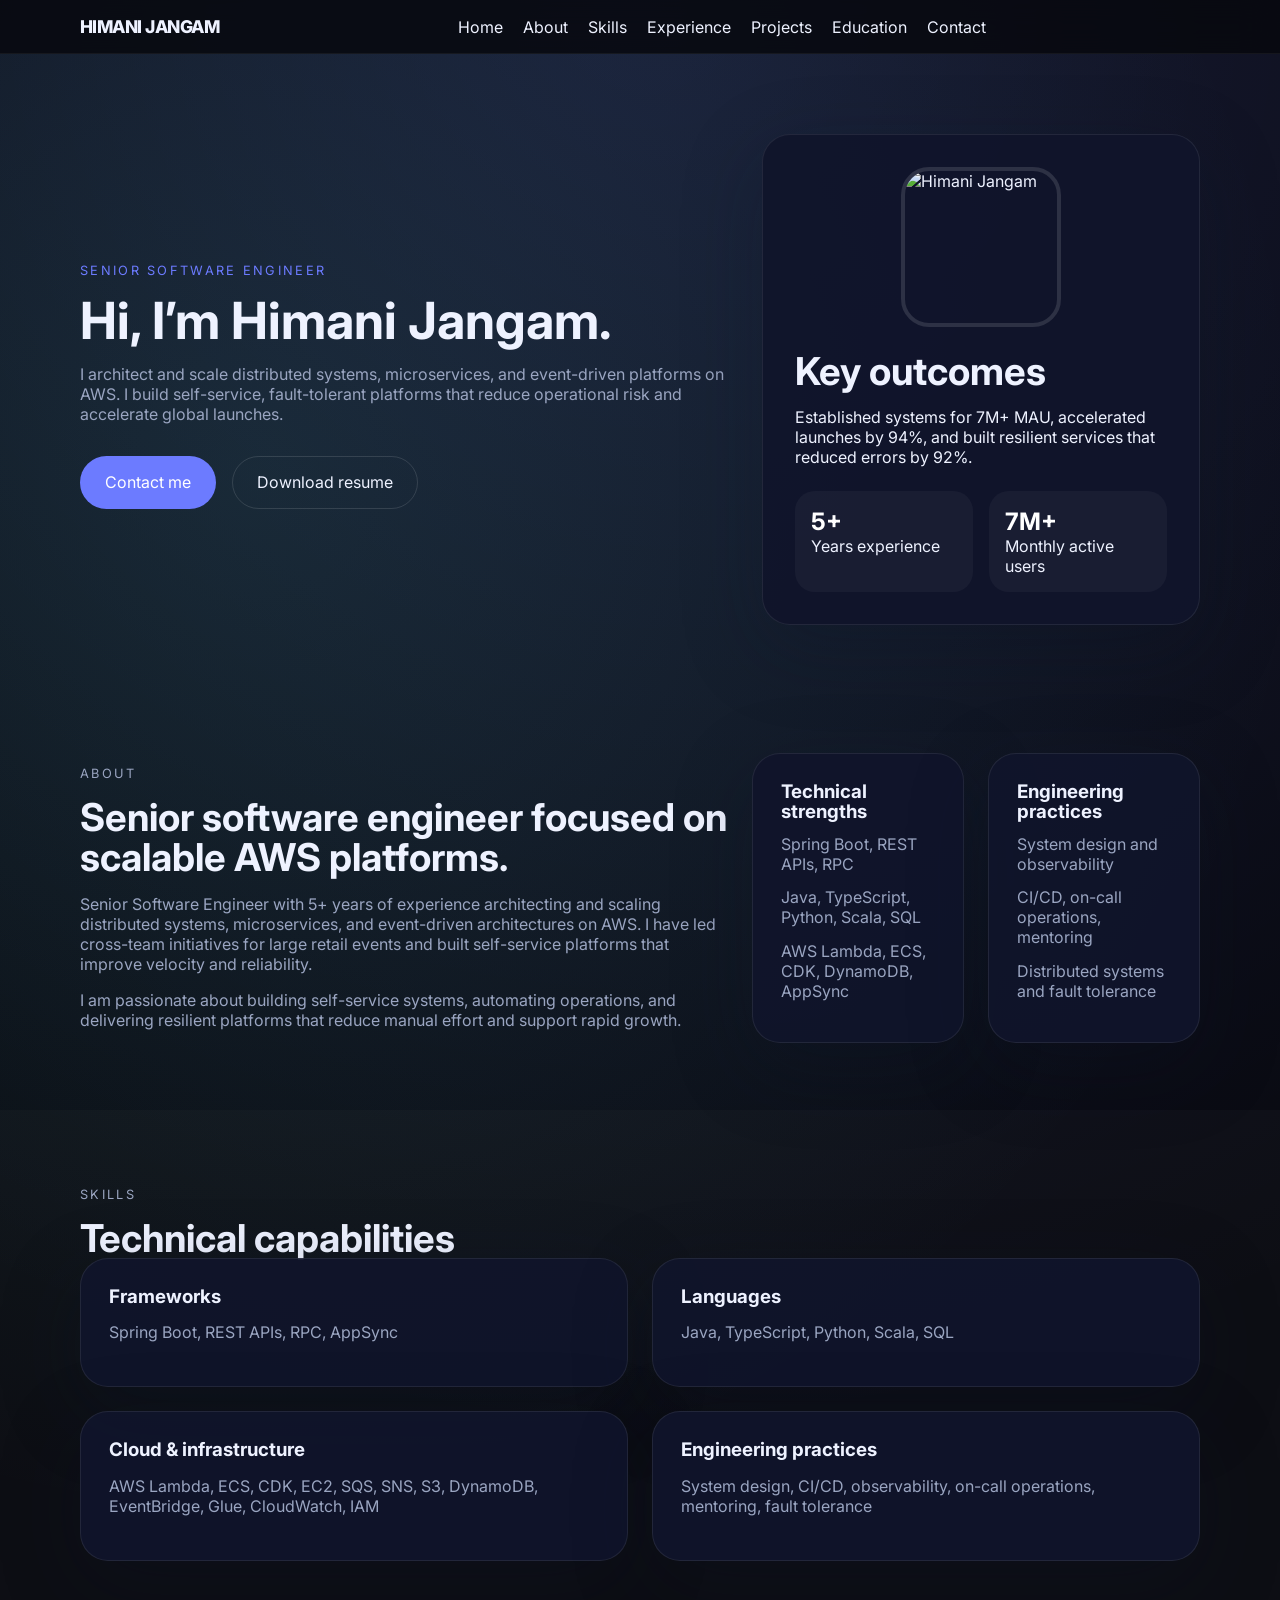
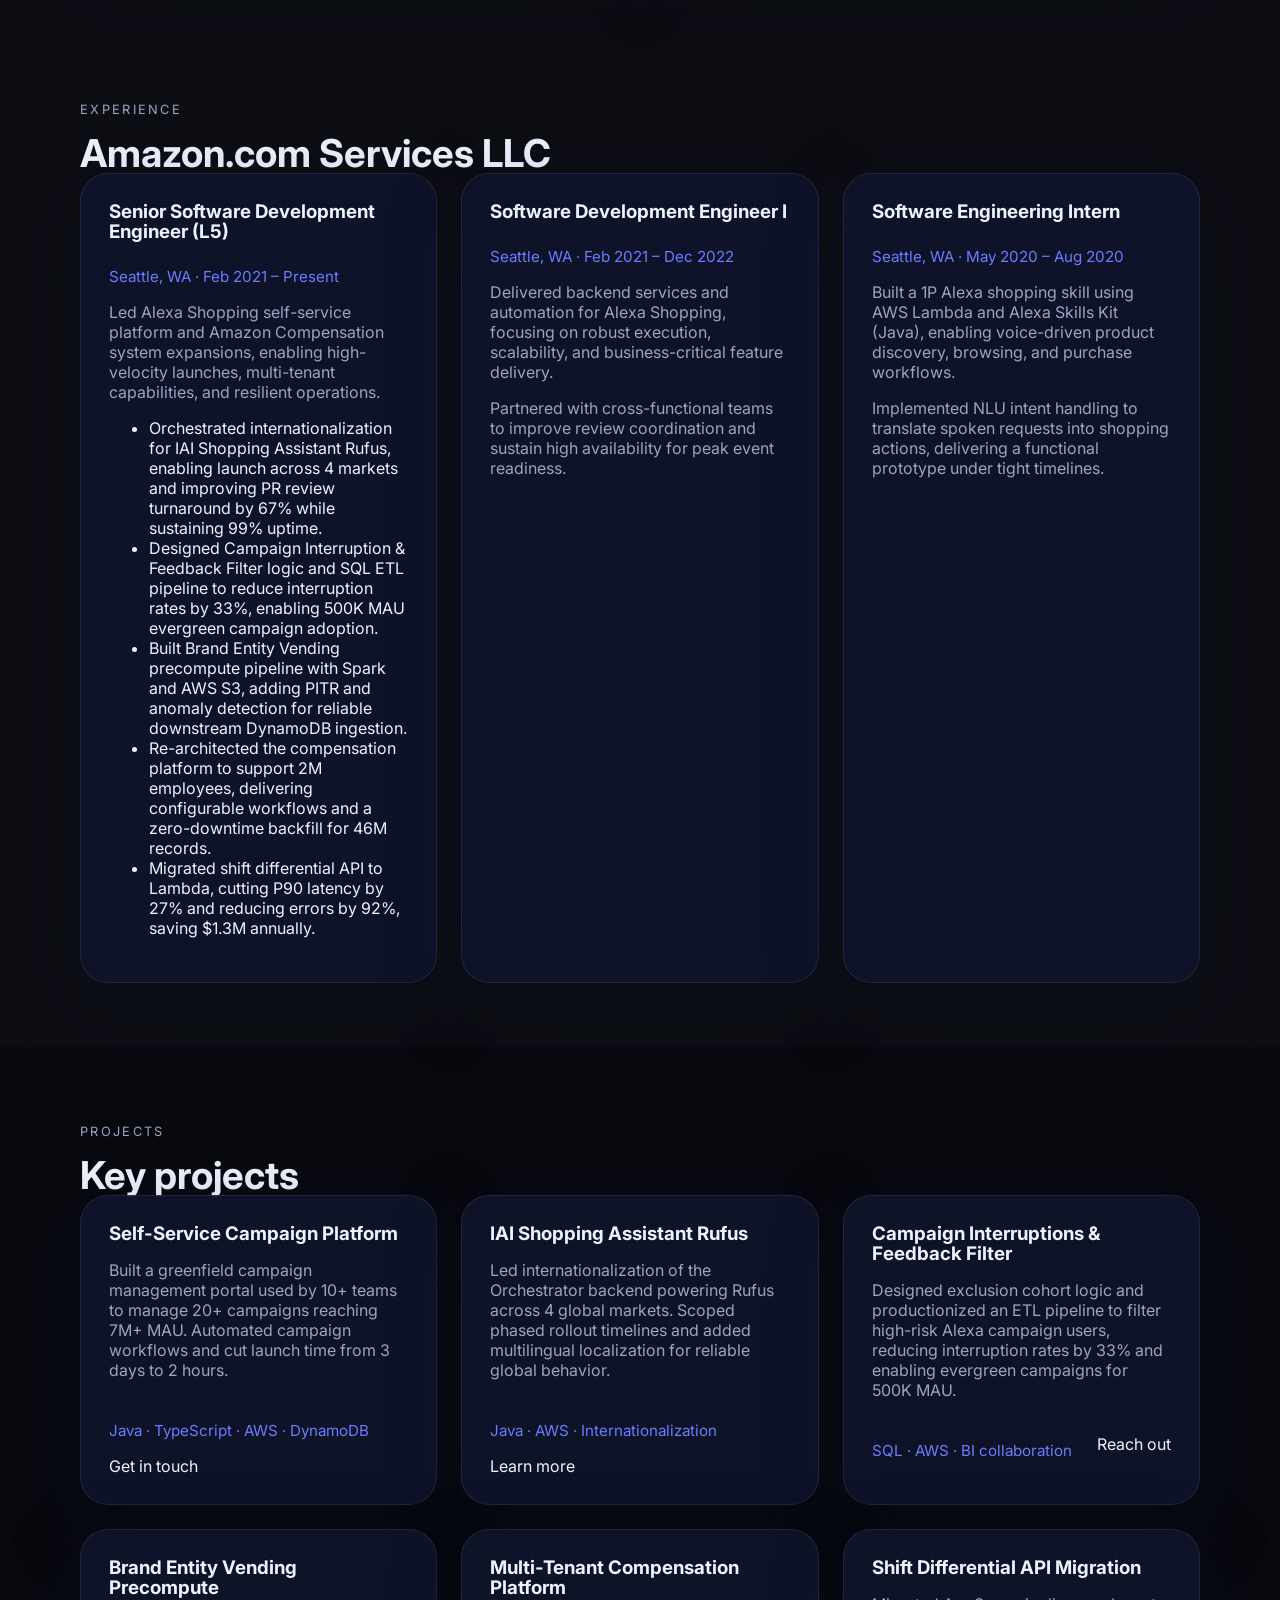
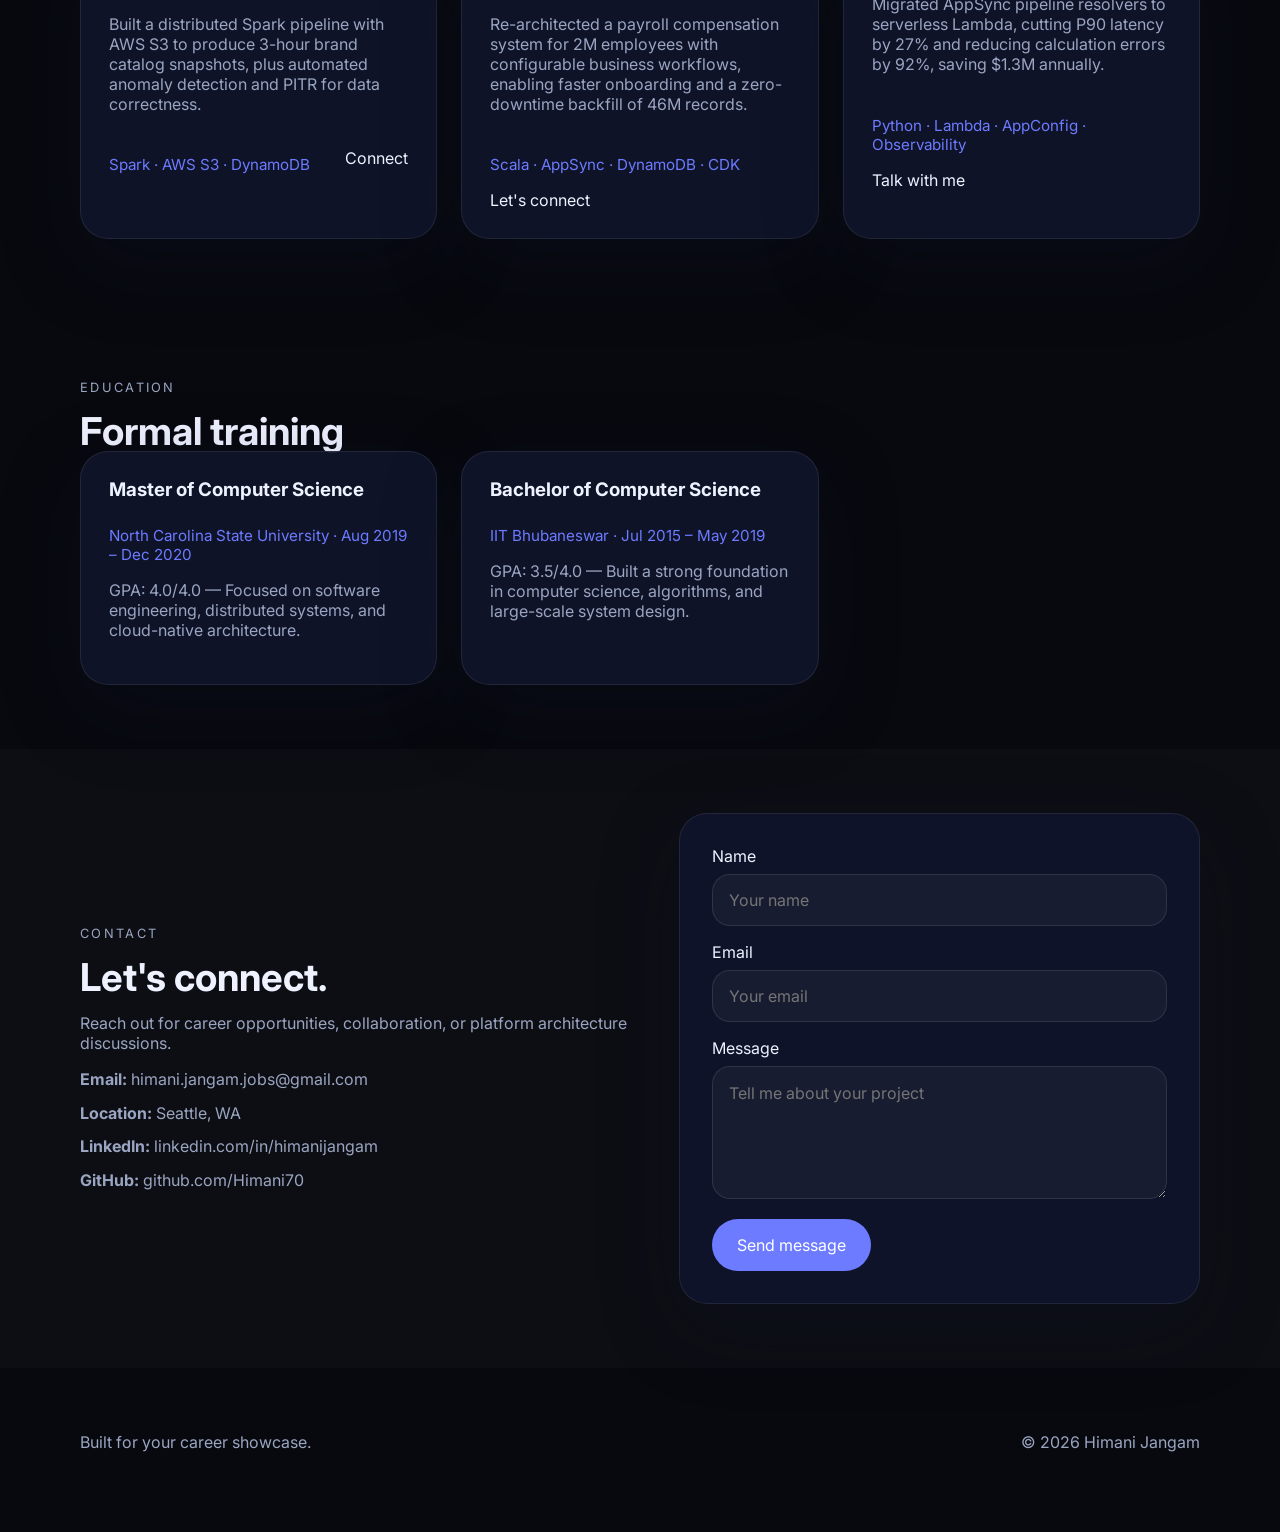
==== index.html @ 2b89b9ea "Add portfolio site and GitHub Pages workflow" ====
<!DOCTYPE html>
<html lang="en">
  <head>
    <meta charset="UTF-8" />
    <meta name="viewport" content="width=device-width, initial-scale=1.0" />
    <title>HIMANI JANGAM | Portfolio</title>
    <link rel="preconnect" href="https://fonts.googleapis.com" />
    <link rel="preconnect" href="https://fonts.gstatic.com" crossorigin />
    <link
      href="https://fonts.googleapis.com/css2?family=Inter:wght@400;500;600;700;800&display=swap"
      rel="stylesheet"
    />
    <link rel="stylesheet" href="styles.css" />
  </head>
  <body>
    <header class="header">
      <div class="container header-inner">
        <a class="brand" href="#home">HIMANI JANGAM</a>
        <button class="nav-toggle" id="navToggle" aria-label="Toggle navigation">
          <span></span>
          <span></span>
          <span></span>
        </button>
        <nav class="nav" id="navMenu">
          <a href="#home">Home</a>
          <a href="#about">About</a>
          <a href="#skills">Skills</a>
          <a href="#experience">Experience</a>
          <a href="#projects">Projects</a>
          <a href="#education">Education</a>
          <a href="#contact">Contact</a>
        </nav>
      </div>
    </header>

    <main>
      <section class="hero" id="home">
        <div class="container hero-grid">
          <div class="hero-copy">
            <p class="eyebrow">Senior Software Engineer</p>
            <h1>Hi, I’m Himani Jangam.</h1>
            <p class="hero-text">
              I architect and scale distributed systems, microservices, and event-driven platforms on AWS. I build self-service, fault-tolerant platforms that reduce operational risk and accelerate global launches.
            </p>
            <div class="hero-actions">
              <a class="button primary" href="#contact">Contact me</a>
              <a class="button secondary" href="resume.html" download="HIMANI_JANGAM_Resume.html">Download resume</a>
            </div>
          </div>
          <div class="hero-card">
            <img class="profile-photo" src="https://avatars.githubusercontent.com/u/55857710?v=4" alt="Himani Jangam" />
            <div class="card-inner">
              <h2>Key outcomes</h2>
              <p>Established systems for 7M+ MAU, accelerated launches by 94%, and built resilient services that reduced errors by 92%.</p>
              <div class="stats-grid">
                <div>
                  <strong>5+</strong>
                  <span>Years experience</span>
                </div>
                <div>
                  <strong>7M+</strong>
                  <span>Monthly active users</span>
                </div>
              </div>
            </div>
          </div>
        </div>
      </section>

      <section class="section" id="about">
        <div class="container section-grid">
          <div>
            <p class="section-label">About</p>
            <h2>Senior software engineer focused on scalable AWS platforms.</h2>
            <p>
              Senior Software Engineer with 5+ years of experience architecting and scaling distributed systems, microservices, and event-driven architectures on AWS. I have led cross-team initiatives for large retail events and built self-service platforms that improve velocity and reliability.
            </p>
            <p>
              I am passionate about building self-service systems, automating operations, and delivering resilient platforms that reduce manual effort and support rapid growth.
            </p>
          </div>
          <div class="about-cards">
            <div class="info-card">
              <h3>Technical strengths</h3>
              <ul>
                <li>Spring Boot, REST APIs, RPC</li>
                <li>Java, TypeScript, Python, Scala, SQL</li>
                <li>AWS Lambda, ECS, CDK, DynamoDB, AppSync</li>
              </ul>
            </div>
            <div class="info-card">
              <h3>Engineering practices</h3>
              <ul>
                <li>System design and observability</li>
                <li>CI/CD, on-call operations, mentoring</li>
                <li>Distributed systems and fault tolerance</li>
              </ul>
            </div>
          </div>
        </div>
      </section>

      <section class="section section-alt" id="skills">
        <div class="container">
          <p class="section-label">Skills</p>
          <h2>Technical capabilities</h2>
          <div class="skills-grid">
            <article class="skill-card">
              <h3>Frameworks</h3>
              <p>Spring Boot, REST APIs, RPC, AppSync</p>
            </article>
            <article class="skill-card">
              <h3>Languages</h3>
              <p>Java, TypeScript, Python, Scala, SQL</p>
            </article>
            <article class="skill-card">
              <h3>Cloud & infrastructure</h3>
              <p>AWS Lambda, ECS, CDK, EC2, SQS, SNS, S3, DynamoDB, EventBridge, Glue, CloudWatch, IAM</p>
            </article>
            <article class="skill-card">
              <h3>Engineering practices</h3>
              <p>System design, CI/CD, observability, on-call operations, mentoring, fault tolerance</p>
            </article>
          </div>
        </div>
      </section>

      <section class="section section-alt" id="experience">
        <div class="container">
          <p class="section-label">Experience</p>
          <h2>Amazon.com Services LLC</h2>
          <div class="cards-grid">
            <article class="experience-card">
              <h3>Senior Software Development Engineer (L5)</h3>
              <span class="meta">Seattle, WA · Feb 2021 – Present</span>
              <p>Led Alexa Shopping self-service platform and Amazon Compensation system expansions, enabling high-velocity launches, multi-tenant capabilities, and resilient operations.</p>
              <ul>
                <li>Orchestrated internationalization for IAI Shopping Assistant Rufus, enabling launch across 4 markets and improving PR review turnaround by 67% while sustaining 99% uptime.</li>
                <li>Designed Campaign Interruption & Feedback Filter logic and SQL ETL pipeline to reduce interruption rates by 33%, enabling 500K MAU evergreen campaign adoption.</li>
                <li>Built Brand Entity Vending precompute pipeline with Spark and AWS S3, adding PITR and anomaly detection for reliable downstream DynamoDB ingestion.</li>
                <li>Re-architected the compensation platform to support 2M employees, delivering configurable workflows and a zero-downtime backfill for 46M records.</li>
                <li>Migrated shift differential API to Lambda, cutting P90 latency by 27% and reducing errors by 92%, saving $1.3M annually.</li>
              </ul>
            </article>
            <article class="experience-card">
              <h3>Software Development Engineer I</h3>
              <span class="meta">Seattle, WA · Feb 2021 – Dec 2022</span>
              <p>Delivered backend services and automation for Alexa Shopping, focusing on robust execution, scalability, and business-critical feature delivery.</p>
              <p>Partnered with cross-functional teams to improve review coordination and sustain high availability for peak event readiness.</p>
            </article>
            <article class="experience-card">
              <h3>Software Engineering Intern</h3>
              <span class="meta">Seattle, WA · May 2020 – Aug 2020</span>
              <p>Built a 1P Alexa shopping skill using AWS Lambda and Alexa Skills Kit (Java), enabling voice-driven product discovery, browsing, and purchase workflows.</p>
              <p>Implemented NLU intent handling to translate spoken requests into shopping actions, delivering a functional prototype under tight timelines.</p>
            </article>
          </div>
        </div>
      </section>

      <section class="section" id="projects">
        <div class="container">
          <p class="section-label">Projects</p>
          <h2>Key projects</h2>
          <div class="cards-grid">
            <article class="project-card">
              <h3>Self-Service Campaign Platform</h3>
              <p>Built a greenfield campaign management portal used by 10+ teams to manage 20+ campaigns reaching 7M+ MAU. Automated campaign workflows and cut launch time from 3 days to 2 hours.</p>
              <div class="project-footer">
                <span>Java · TypeScript · AWS · DynamoDB</span>
                <a href="#contact">Get in touch</a>
              </div>
            </article>
            <article class="project-card">
              <h3>IAI Shopping Assistant Rufus</h3>
              <p>Led internationalization of the Orchestrator backend powering Rufus across 4 global markets. Scoped phased rollout timelines and added multilingual localization for reliable global behavior.</p>
              <div class="project-footer">
                <span>Java · AWS · Internationalization</span>
                <a href="#contact">Learn more</a>
              </div>
            </article>
            <article class="project-card">
              <h3>Campaign Interruptions & Feedback Filter</h3>
              <p>Designed exclusion cohort logic and productionized an ETL pipeline to filter high-risk Alexa campaign users, reducing interruption rates by 33% and enabling evergreen campaigns for 500K MAU.</p>
              <div class="project-footer">
                <span>SQL · AWS · BI collaboration</span>
                <a href="#contact">Reach out</a>
              </div>
            </article>
            <article class="project-card">
              <h3>Brand Entity Vending Precompute</h3>
              <p>Built a distributed Spark pipeline with AWS S3 to produce 3-hour brand catalog snapshots, plus automated anomaly detection and PITR for data correctness.</p>
              <div class="project-footer">
                <span>Spark · AWS S3 · DynamoDB</span>
                <a href="#contact">Connect</a>
              </div>
            </article>
            <article class="project-card">
              <h3>Multi-Tenant Compensation Platform</h3>
              <p>Re-architected a payroll compensation system for 2M employees with configurable business workflows, enabling faster onboarding and a zero-downtime backfill of 46M records.</p>
              <div class="project-footer">
                <span>Scala · AppSync · DynamoDB · CDK</span>
                <a href="#contact">Let's connect</a>
              </div>
            </article>
            <article class="project-card">
              <h3>Shift Differential API Migration</h3>
              <p>Migrated AppSync pipeline resolvers to serverless Lambda, cutting P90 latency by 27% and reducing calculation errors by 92%, saving $1.3M annually.</p>
              <div class="project-footer">
                <span>Python · Lambda · AppConfig · Observability</span>
                <a href="#contact">Talk with me</a>
              </div>
            </article>
          </div>
        </div>
      </section>

      <section class="section" id="education">
        <div class="container">
          <p class="section-label">Education</p>
          <h2>Formal training</h2>
          <div class="cards-grid">
            <article class="experience-card">
              <h3>Master of Computer Science</h3>
              <span class="meta">North Carolina State University · Aug 2019 – Dec 2020</span>
              <p>GPA: 4.0/4.0 — Focused on software engineering, distributed systems, and cloud-native architecture.</p>
            </article>
            <article class="experience-card">
              <h3>Bachelor of Computer Science</h3>
              <span class="meta">IIT Bhubaneswar · Jul 2015 – May 2019</span>
              <p>GPA: 3.5/4.0 — Built a strong foundation in computer science, algorithms, and large-scale system design.</p>
            </article>
          </div>
        </div>
      </section>

      <section class="section section-alt" id="contact">
        <div class="container contact-grid">
          <div>
            <p class="section-label">Contact</p>
            <h2>Let's connect.</h2>
            <p>Reach out for career opportunities, collaboration, or platform architecture discussions.</p>
            <ul class="contact-list">
              <li><strong>Email:</strong> <a href="mailto:himani.jangam.jobs@gmail.com">himani.jangam.jobs@gmail.com</a></li>
              <li><strong>Location:</strong> Seattle, WA</li>
              <li><strong>LinkedIn:</strong> <a href="https://linkedin.com/in/himanijangam" target="_blank" rel="noreferrer">linkedin.com/in/himanijangam</a></li>
              <li><strong>GitHub:</strong> <a href="https://github.com/Himani70" target="_blank" rel="noreferrer">github.com/Himani70</a></li>
            </ul>
          </div>
          <form class="contact-card" action="mailto:himani.jangam.jobs@gmail.com" method="post" enctype="text/plain">
            <label>
              Name
              <input type="text" name="name" placeholder="Your name" />
            </label>
            <label>
              Email
              <input type="email" name="email" placeholder="Your email" />
            </label>
            <label>
              Message
              <textarea name="message" rows="5" placeholder="Tell me about your project"></textarea>
            </label>
            <button class="button primary" type="submit">Send message</button>
          </form>
        </div>
      </section>
    </main>

    <footer class="footer">
      <div class="container footer-inner">
        <p>Built for your career showcase.</p>
        <p>&copy; 2026 Himani Jangam</p>
      </div>
    </footer>

    <script src="script.js"></script>
  </body>
</html>
---- styles.css ----
:root {
  color-scheme: dark;
  --bg: #08090f;
  --surface: rgba(16, 21, 43, 0.94);
  --surface-strong: #11172d;
  --text: #eef2ff;
  --muted: #9aa5c1;
  --primary: #6c7bff;
  --primary-soft: rgba(108, 123, 255, 0.16);
  --border: rgba(255, 255, 255, 0.08);
  --shadow: 0 24px 80px rgba(12, 18, 40, 0.25);
}

* {
  box-sizing: border-box;
}

html {
  scroll-behavior: smooth;
}

body {
  margin: 0;
  font-family: 'Inter', system-ui, sans-serif;
  background: radial-gradient(circle at top, rgba(108, 123, 255, 0.16), transparent 30%),
    radial-gradient(circle at 20% 10%, rgba(81, 213, 191, 0.12), transparent 24%),
    var(--bg);
  color: var(--text);
}

img {
  max-width: 100%;
}

a {
  color: inherit;
  text-decoration: none;
}

button,
input,
textarea {
  font: inherit;
}

.container {
  width: min(1120px, calc(100% - 2rem));
  margin: 0 auto;
}

.header {
  position: sticky;
  top: 0;
  z-index: 20;
  backdrop-filter: blur(18px);
  background: rgba(8, 9, 15, 0.85);
  border-bottom: 1px solid rgba(255, 255, 255, 0.05);
}

.header-inner,
.footer-inner,
.hero-grid,
.section-grid,
.contact-grid,
.cards-grid,
.stats-grid,
.about-cards {
  display: grid;
  gap: 1.5rem;
}

.header-inner,
.footer-inner {
  grid-template-columns: auto auto;
  align-items: center;
  padding: 1rem 0;
}

.brand {
  font-size: 1.1rem;
  font-weight: 800;
  letter-spacing: -0.03em;
}

.nav {
  display: flex;
  gap: 1.25rem;
  align-items: center;
}

.nav-toggle {
  display: none;
  width: 2rem;
  height: 2rem;
  border: none;
  background: transparent;
  cursor: pointer;
  flex-direction: column;
  justify-content: space-between;
  padding: 0;
}

.nav-toggle span {
  display: block;
  width: 100%;
  height: 2px;
  background: var(--text);
}

.hero {
  padding: 5rem 0 4rem;
}

.hero-grid {
  grid-template-columns: 1.35fr 0.9fr;
  align-items: center;
}

.eyebrow,
.section-label {
  text-transform: uppercase;
  letter-spacing: 0.18em;
  font-size: 0.8rem;
  color: var(--primary);
  margin-bottom: 1rem;
}

h1,
h2,
h3 {
  margin: 0;
  line-height: 1.05;
}

h1 {
  font-size: clamp(2.5rem, 4vw, 4rem);
}

h2 {
  font-size: clamp(2rem, 3vw, 2.5rem);
}

.hero-text,
.section p,
.experience-card p,
.project-card p,
.contact-list,
.about-cards li {
  color: var(--muted);
}

.hero-actions {
  display: flex;
  flex-wrap: wrap;
  gap: 1rem;
  margin-top: 2rem;
}

.button {
  display: inline-flex;
  align-items: center;
  justify-content: center;
  padding: 0.95rem 1.5rem;
  border-radius: 999px;
  border: 1px solid transparent;
  transition: transform 0.2s ease, background 0.2s ease, border-color 0.2s ease;
}

.button:hover {
  transform: translateY(-1px);
}

.button.primary {
  background: var(--primary);
  color: #fff;
}

.button.secondary {
  color: var(--text);
  border-color: rgba(255, 255, 255, 0.12);
}

.hero-card,
.info-card,
.experience-card,
.project-card,
.contact-card,
.skill-card {
  background: var(--surface);
  border: 1px solid var(--border);
  border-radius: 28px;
  box-shadow: var(--shadow);
}

.hero-card {
  padding: 2rem;
  display: flex;
  flex-direction: column;
  gap: 1.5rem;
  align-items: center;
}

.profile-photo {
  width: 160px;
  height: 160px;
  border-radius: 28px;
  object-fit: cover;
  border: 4px solid rgba(255, 255, 255, 0.12);
}

.hero-card h2,
.info-card h3,
.experience-card h3,
.project-card h3,
.skill-card h3 {
  margin-bottom: 0.75rem;
}

.skills-grid {
  display: grid;
  gap: 1.5rem;
  grid-template-columns: repeat(2, minmax(0, 1fr));
}

.skill-card {
  padding: 1.75rem;
}

.stats-grid {
  display: grid;
  gap: 1rem;
  grid-template-columns: repeat(2, minmax(0, 1fr));
  margin-top: 1.5rem;
}

.stats-grid div {
  padding: 1rem;
  border-radius: 20px;
  background: rgba(255, 255, 255, 0.04);
}

.stats-grid strong {
  display: block;
  font-size: 1.5rem;
  color: #fff;
}

.section {
  padding: 4rem 0;
}

.section-alt {
  background: rgba(255, 255, 255, 0.02);
}

.section-grid {
  grid-template-columns: 1.3fr 0.9fr;
  align-items: flex-start;
}

.about-cards {
  grid-template-columns: 1fr 1fr;
}

.info-card {
  padding: 1.75rem;
}

.info-card ul,
.contact-list {
  list-style: none;
  padding: 0;
  margin: 0;
}

.info-card li,
.contact-list li {
  margin-bottom: 0.85rem;
}

.cards-grid {
  grid-template-columns: repeat(3, minmax(0, 1fr));
}

.experience-card,
.project-card {
  padding: 1.75rem;
}

.experience-card .meta,
.project-footer span {
  display: inline-block;
  margin-top: 0.85rem;
  color: var(--primary);
  font-size: 0.95rem;
}

.project-footer {
  margin-top: 1.75rem;
  display: flex;
  align-items: center;
  justify-content: space-between;
  gap: 1rem;
  flex-wrap: wrap;
}

.contact-grid {
  grid-template-columns: 1.05fr 0.95fr;
  align-items: center;
}

.contact-card {
  padding: 2rem;
}

.contact-card label {
  display: block;
  margin-bottom: 1rem;
  color: var(--text);
}

.contact-card input,
.contact-card textarea {
  width: 100%;
  margin-top: 0.5rem;
  padding: 0.95rem 1rem;
  border-radius: 18px;
  border: 1px solid rgba(255, 255, 255, 0.1);
  background: rgba(255, 255, 255, 0.04);
  color: var(--text);
}

.contact-card textarea {
  resize: vertical;
}

.footer {
  padding: 2rem 0 3rem;
}

.footer-inner {
  justify-content: space-between;
  color: var(--muted);
}

@media (max-width: 960px) {
  .hero-grid,
  .section-grid,
  .contact-grid,
  .cards-grid,
  .about-cards {
    grid-template-columns: 1fr;
  }

  .hero {
    padding-top: 3.5rem;
  }
}

@media (max-width: 720px) {
  .header-inner,
  .footer-inner {
    grid-template-columns: 1fr;
    gap: 1rem;
  }

  .nav {
    position: fixed;
    inset: 5rem 1rem auto auto;
    right: 1rem;
    width: min(240px, calc(100% - 2rem));
    padding: 1.25rem;
    flex-direction: column;
    background: rgba(8, 9, 15, 0.98);
    border: 1px solid rgba(255, 255, 255, 0.08);
    border-radius: 22px;
    transform: translateY(-150%);
    opacity: 0;
    pointer-events: none;
    transition: transform 0.25s ease, opacity 0.25s ease;
  }

  .nav.open {
    transform: translateY(0);
    opacity: 1;
    pointer-events: auto;
  }

  .nav-toggle {
    display: inline-flex;
  }

  .nav a {
    padding: 0.75rem 0;
  }
}
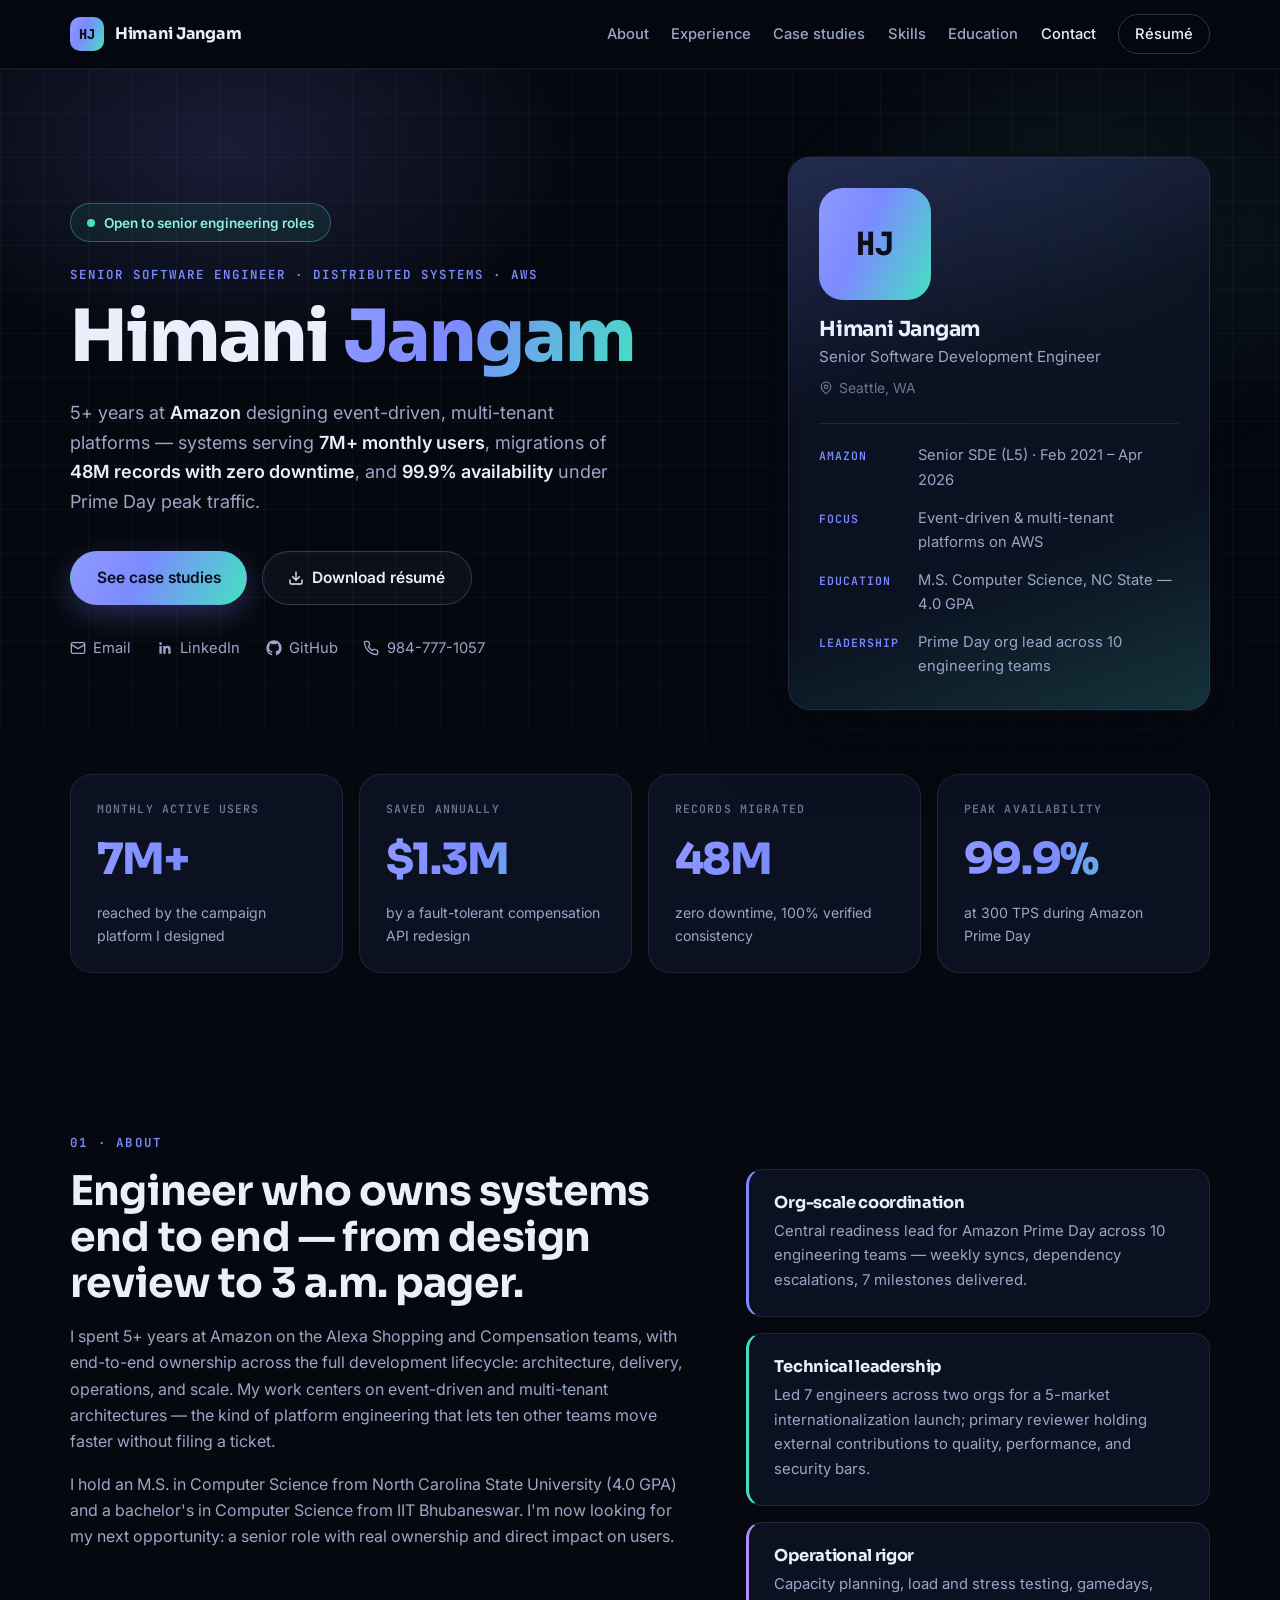
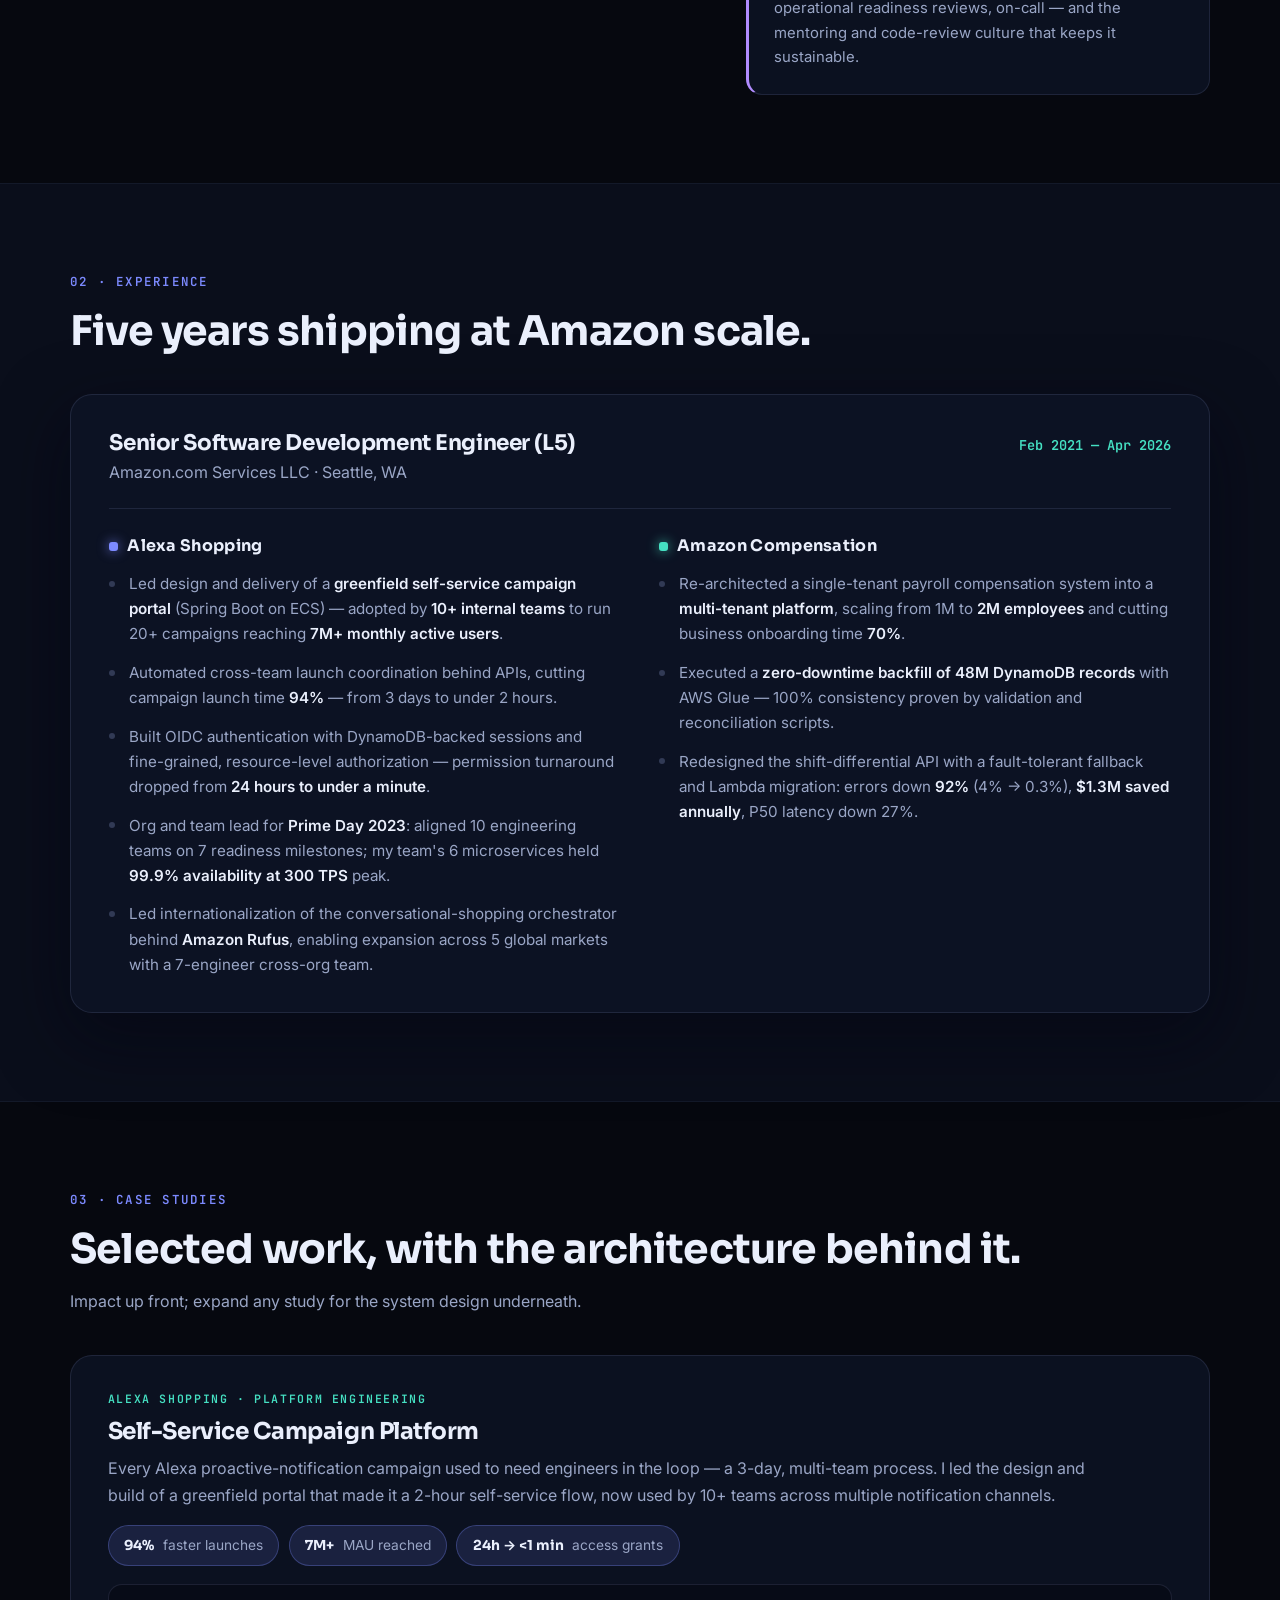
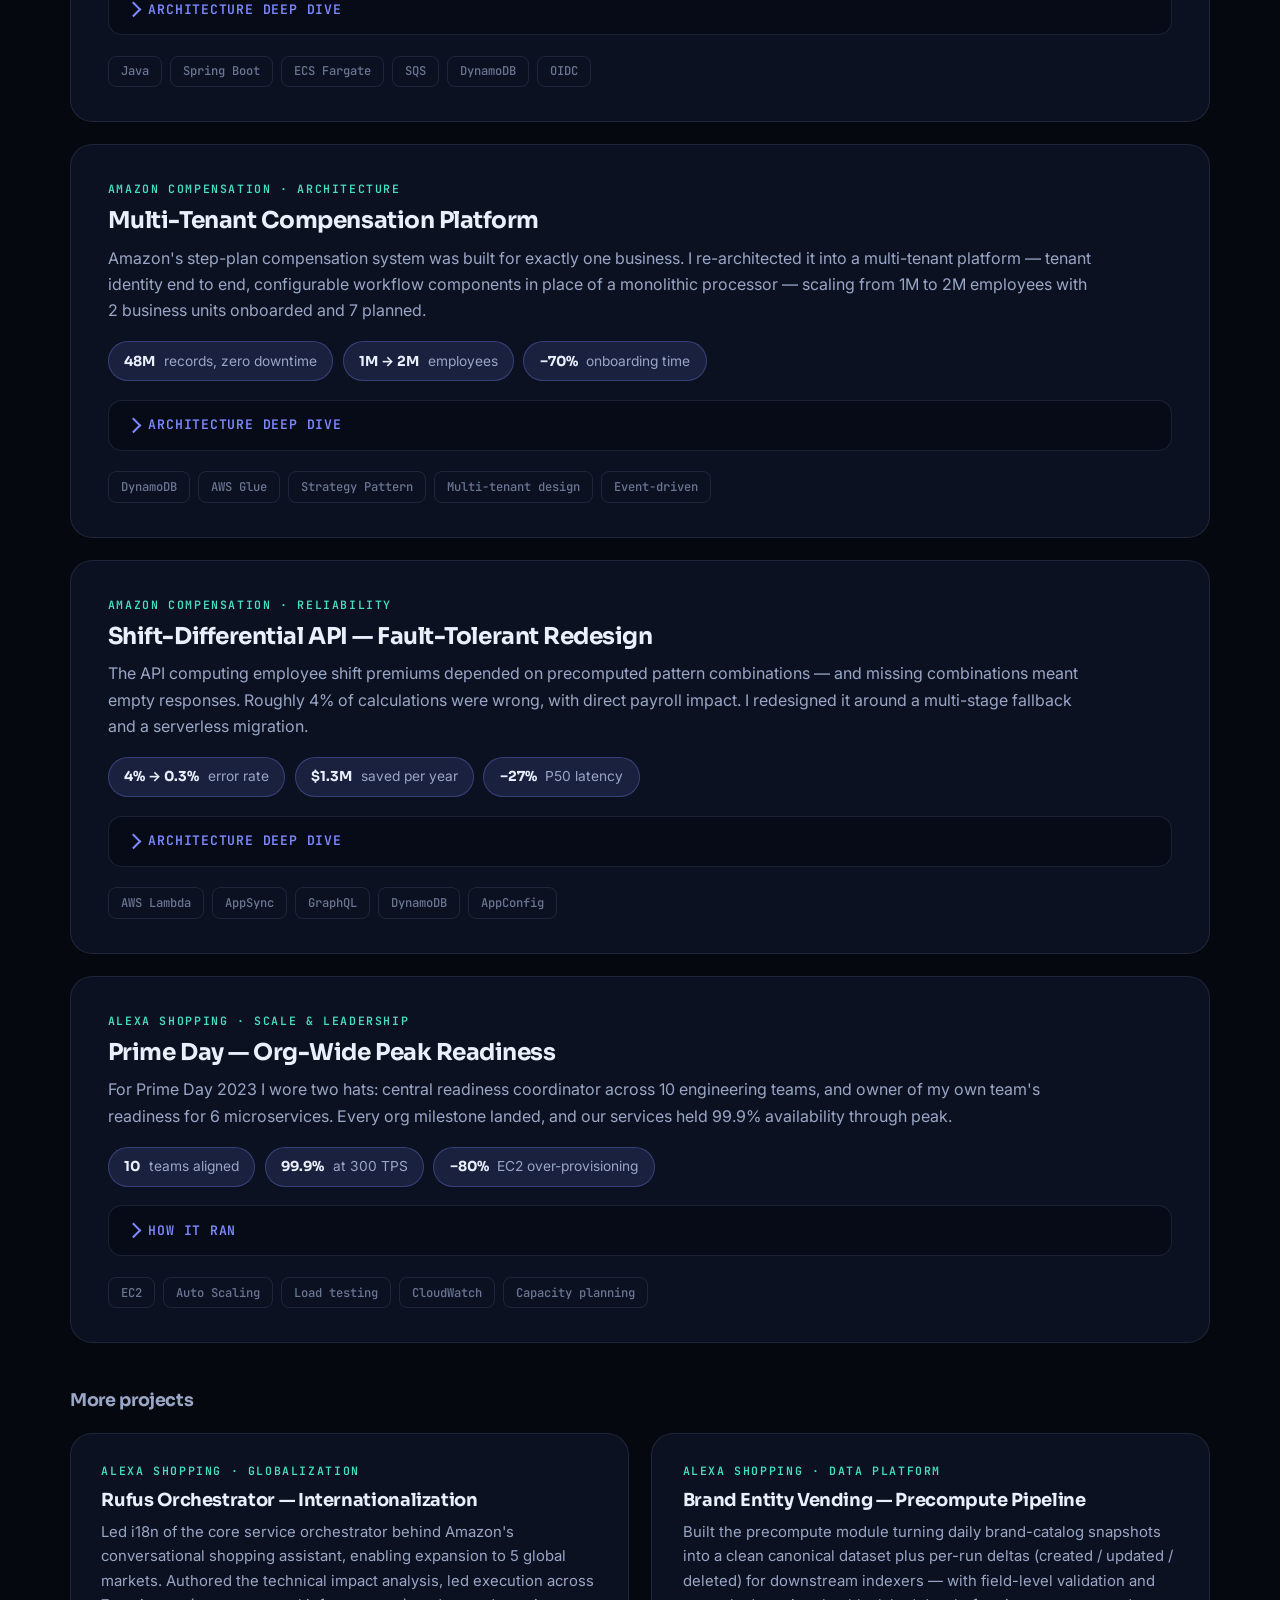
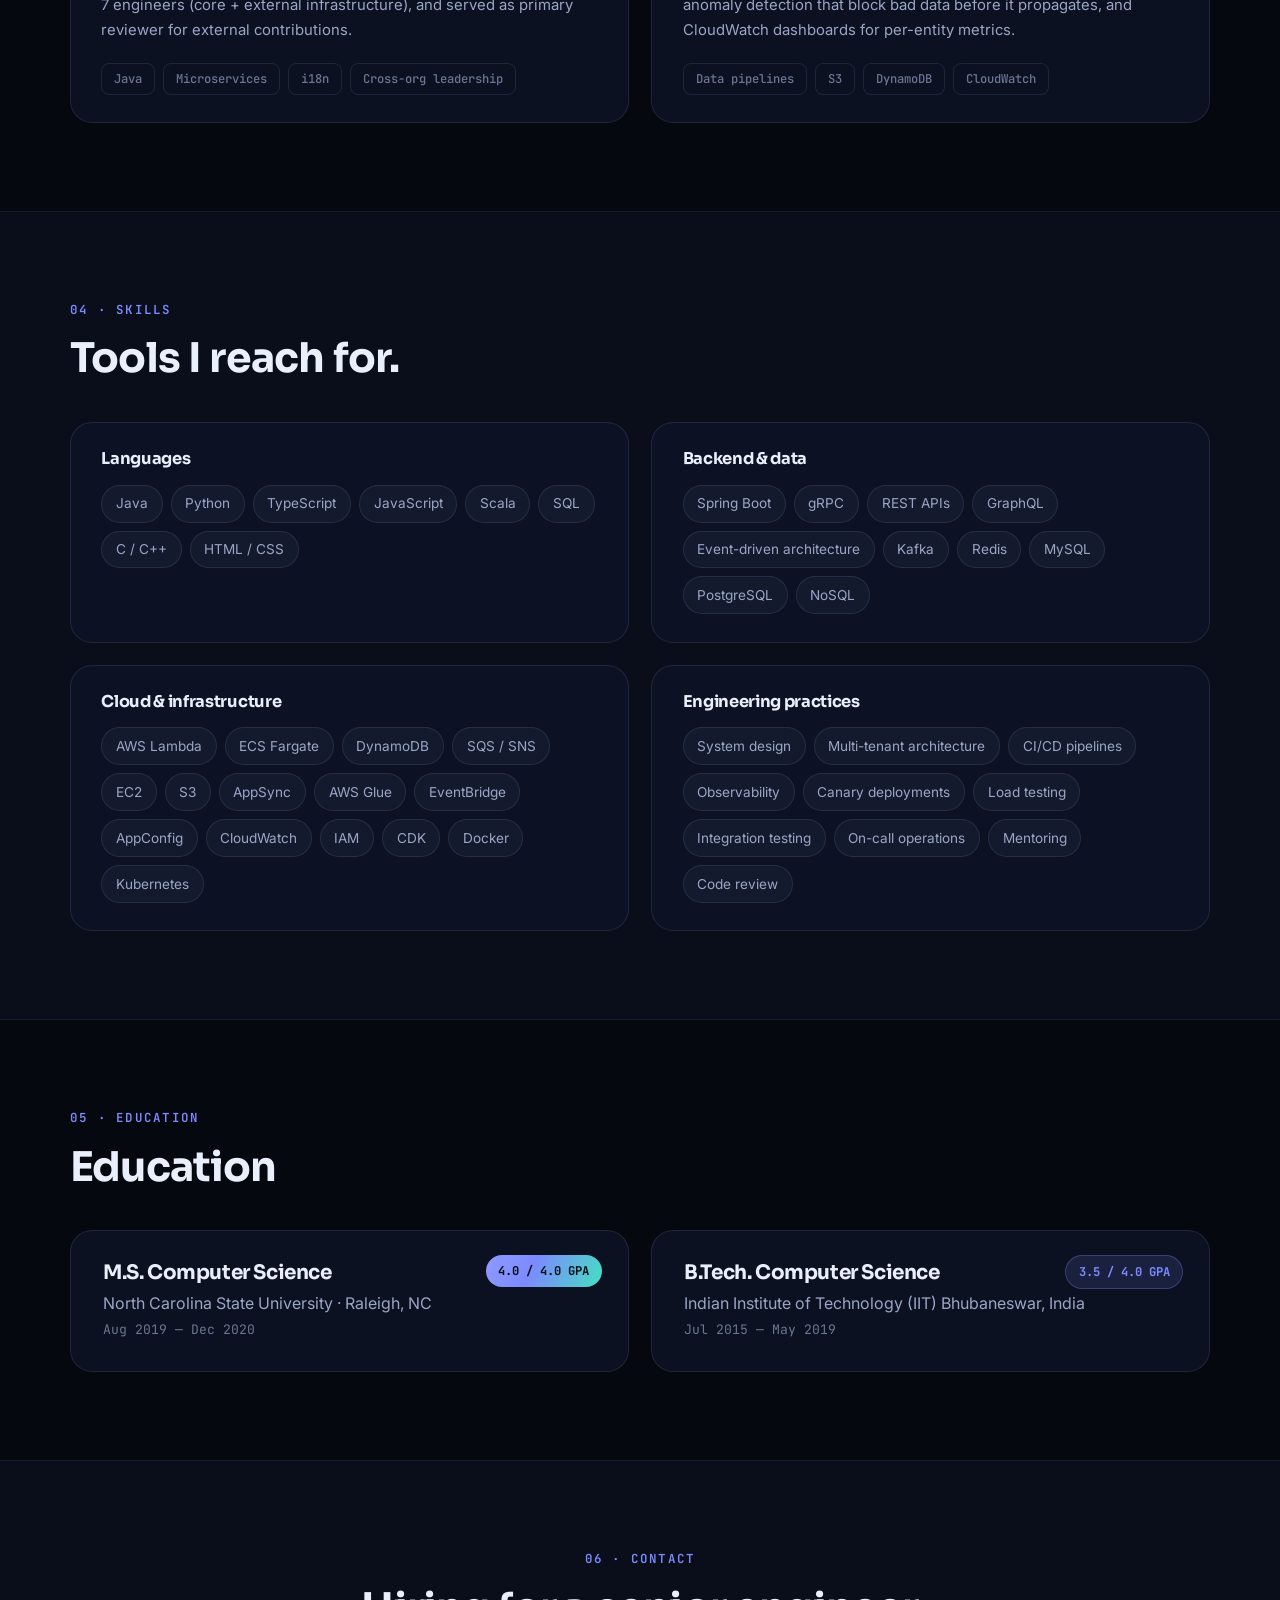
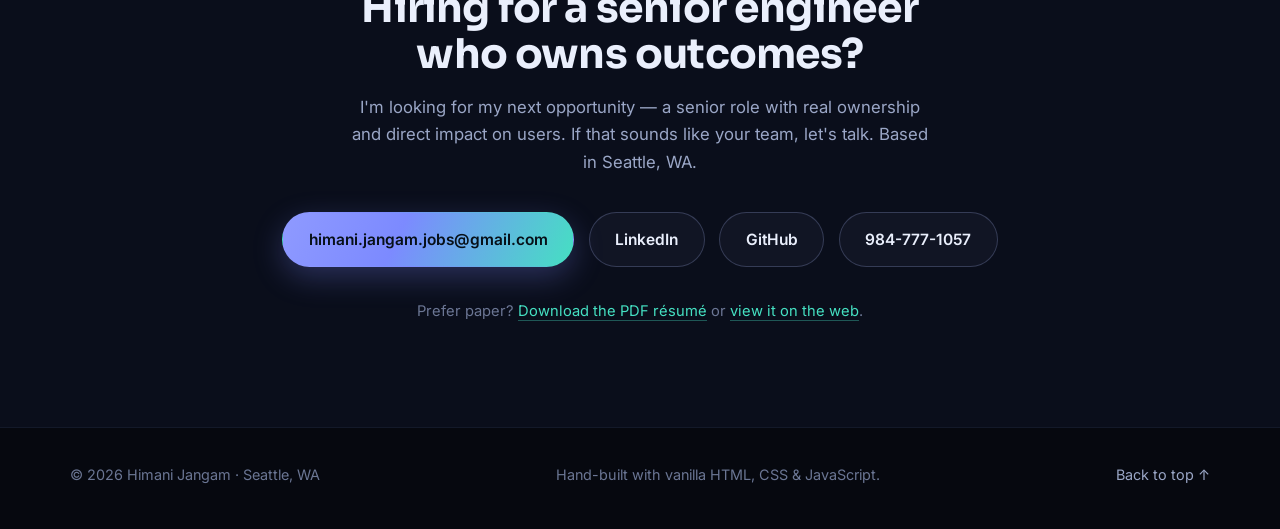
==== commit cf1e3bbf: "Revamp portfolio with recruiter-focused redesign - Rebuild index.html: impact metrics, Amazon experi" ====
--- a/index.html
+++ b/index.html
@@ -3,273 +3,491 @@
   <head>
     <meta charset="UTF-8" />
     <meta name="viewport" content="width=device-width, initial-scale=1.0" />
-    <title>HIMANI JANGAM | Portfolio</title>
+    <title>Himani Jangam · Senior Software Engineer</title>
+    <meta
+      name="description"
+      content="Himani Jangam — Senior Software Engineer with 5+ years at Amazon building distributed, event-driven systems on AWS. Platforms serving 7M+ MAU, zero-downtime migrations of 48M records, 99.9% availability at Prime Day peak."
+    />
+    <meta name="author" content="Himani Jangam" />
+    <meta name="theme-color" content="#06080f" />
+
+    <meta property="og:type" content="profile" />
+    <meta property="og:title" content="Himani Jangam · Senior Software Engineer" />
+    <meta
+      property="og:description"
+      content="5+ years at Amazon architecting distributed systems on AWS — 7M+ MAU platforms, $1.3M annual savings, 48M-record zero-downtime migrations, 99.9% availability at peak."
+    />
+    <meta property="og:image" content="https://avatars.githubusercontent.com/u/55857710?v=4" />
+
+    <link rel="icon" href="favicon.svg" type="image/svg+xml" />
     <link rel="preconnect" href="https://fonts.googleapis.com" />
     <link rel="preconnect" href="https://fonts.gstatic.com" crossorigin />
     <link
-      href="https://fonts.googleapis.com/css2?family=Inter:wght@400;500;600;700;800&display=swap"
+      href="https://fonts.googleapis.com/css2?family=Sora:wght@600;700;800&family=Inter:wght@400;500;600;700&family=JetBrains+Mono:wght@500;600&display=swap"
       rel="stylesheet"
     />
     <link rel="stylesheet" href="styles.css" />
+
+    <script type="application/ld+json">
+      {
+        "@context": "https://schema.org",
+        "@type": "Person",
+        "name": "Himani Jangam",
+        "jobTitle": "Senior Software Engineer",
+        "email": "mailto:himani.jangam.jobs@gmail.com",
+        "telephone": "+1-984-777-1057",
+        "address": { "@type": "PostalAddress", "addressLocality": "Seattle", "addressRegion": "WA" },
+        "alumniOf": [
+          { "@type": "CollegeOrUniversity", "name": "North Carolina State University" },
+          { "@type": "CollegeOrUniversity", "name": "Indian Institute of Technology Bhubaneswar" }
+        ],
+        "worksFor": { "@type": "Organization", "name": "Amazon" },
+        "sameAs": ["https://linkedin.com/in/himanijangam", "https://github.com/Himani70"]
+      }
+    </script>
   </head>
   <body>
+    <a class="skip-link" href="#main">Skip to content</a>
+    <div class="progress" id="progressBar" aria-hidden="true"></div>
+
     <header class="header">
       <div class="container header-inner">
-        <a class="brand" href="#home">HIMANI JANGAM</a>
-        <button class="nav-toggle" id="navToggle" aria-label="Toggle navigation">
-          <span></span>
-          <span></span>
-          <span></span>
-        </button>
-        <nav class="nav" id="navMenu">
-          <a href="#home">Home</a>
+        <a class="brand" href="#top" aria-label="Himani Jangam — home">
+          <span class="brand-mark" aria-hidden="true">HJ</span>
+          <span class="brand-name">Himani Jangam</span>
+        </a>
+        <nav class="nav" id="navMenu" aria-label="Primary">
           <a href="#about">About</a>
+          <a href="#experience">Experience</a>
+          <a href="#work">Case studies</a>
           <a href="#skills">Skills</a>
-          <a href="#experience">Experience</a>
-          <a href="#projects">Projects</a>
           <a href="#education">Education</a>
           <a href="#contact">Contact</a>
+          <a class="nav-cta" href="assets/Himani_Jangam_Resume.pdf" download>Résumé</a>
         </nav>
+        <button class="nav-toggle" id="navToggle" aria-label="Toggle navigation" aria-expanded="false" aria-controls="navMenu">
+          <span></span><span></span><span></span>
+        </button>
       </div>
     </header>
 
-    <main>
-      <section class="hero" id="home">
+    <main id="main">
+      <!-- ============ HERO ============ -->
+      <section class="hero" id="top">
+        <div class="hero-backdrop" aria-hidden="true"></div>
         <div class="container hero-grid">
           <div class="hero-copy">
-            <p class="eyebrow">Senior Software Engineer</p>
-            <h1>Hi, I’m Himani Jangam.</h1>
-            <p class="hero-text">
-              I architect and scale distributed systems, microservices, and event-driven platforms on AWS. I build self-service, fault-tolerant platforms that reduce operational risk and accelerate global launches.
+            <p class="status-badge reveal"><span class="pulse-dot" aria-hidden="true"></span>Open to senior engineering roles</p>
+            <p class="eyebrow reveal" style="--d: 0.05s">Senior Software Engineer · Distributed Systems · AWS</p>
+            <h1 class="reveal" style="--d: 0.1s">
+              Himani <span class="grad-text">Jangam</span>
+            </h1>
+            <p class="hero-lede reveal" style="--d: 0.15s">
+              5+ years at <strong>Amazon</strong> designing event-driven, multi-tenant platforms — systems serving
+              <strong>7M+ monthly users</strong>, migrations of <strong>48M records with zero downtime</strong>, and
+              <strong>99.9% availability</strong> under Prime Day peak traffic.
             </p>
-            <div class="hero-actions">
-              <a class="button primary" href="#contact">Contact me</a>
-              <a class="button secondary" href="resume.html" download="HIMANI_JANGAM_Resume.html">Download resume</a>
-            </div>
-          </div>
-          <div class="hero-card">
-            <img class="profile-photo" src="https://avatars.githubusercontent.com/u/55857710?v=4" alt="Himani Jangam" />
-            <div class="card-inner">
-              <h2>Key outcomes</h2>
-              <p>Established systems for 7M+ MAU, accelerated launches by 94%, and built resilient services that reduced errors by 92%.</p>
-              <div class="stats-grid">
-                <div>
-                  <strong>5+</strong>
-                  <span>Years experience</span>
-                </div>
-                <div>
-                  <strong>7M+</strong>
-                  <span>Monthly active users</span>
-                </div>
-              </div>
-            </div>
-          </div>
-        </div>
-      </section>
-
+            <div class="hero-actions reveal" style="--d: 0.2s">
+              <a class="button primary" href="#work">See case studies</a>
+              <a class="button secondary" href="assets/Himani_Jangam_Resume.pdf" download>
+                <svg viewBox="0 0 24 24" width="16" height="16" fill="none" stroke="currentColor" stroke-width="2" stroke-linecap="round" stroke-linejoin="round" aria-hidden="true"><path d="M21 15v4a2 2 0 0 1-2 2H5a2 2 0 0 1-2-2v-4"/><polyline points="7 10 12 15 17 10"/><line x1="12" y1="15" x2="12" y2="3"/></svg>
+                Download résumé
+              </a>
+            </div>
+            <ul class="hero-links reveal" style="--d: 0.25s">
+              <li>
+                <a href="mailto:himani.jangam.jobs@gmail.com">
+                  <svg viewBox="0 0 24 24" width="16" height="16" fill="none" stroke="currentColor" stroke-width="2" stroke-linecap="round" stroke-linejoin="round" aria-hidden="true"><rect x="2" y="4" width="20" height="16" rx="2"/><path d="m22 7-10 6L2 7"/></svg>
+                  Email
+                </a>
+              </li>
+              <li>
+                <a href="https://linkedin.com/in/himanijangam" target="_blank" rel="noreferrer">
+                  <svg viewBox="0 0 24 24" width="16" height="16" fill="currentColor" aria-hidden="true"><path d="M20.45 20.45h-3.55v-5.57c0-1.33-.03-3.04-1.85-3.04-1.86 0-2.14 1.45-2.14 2.94v5.67H9.35V9h3.41v1.56h.05c.48-.9 1.64-1.85 3.37-1.85 3.6 0 4.27 2.37 4.27 5.46v6.28zM5.34 7.43a2.06 2.06 0 1 1 0-4.12 2.06 2.06 0 0 1 0 4.12zM7.12 20.45H3.56V9h3.56v11.45z"/></svg>
+                  LinkedIn
+                </a>
+              </li>
+              <li>
+                <a href="https://github.com/Himani70" target="_blank" rel="noreferrer">
+                  <svg viewBox="0 0 24 24" width="16" height="16" fill="currentColor" aria-hidden="true"><path d="M12 .5A11.5 11.5 0 0 0 .5 12a11.5 11.5 0 0 0 7.86 10.91c.58.11.79-.25.79-.55v-2.17c-3.2.7-3.87-1.36-3.87-1.36-.53-1.33-1.28-1.69-1.28-1.69-1.05-.71.08-.7.08-.7 1.16.08 1.77 1.19 1.77 1.19 1.03 1.76 2.7 1.25 3.36.96.1-.75.4-1.26.72-1.55-2.55-.29-5.24-1.28-5.24-5.69 0-1.25.45-2.28 1.19-3.09-.12-.29-.52-1.46.11-3.05 0 0 .97-.31 3.18 1.18a11.05 11.05 0 0 1 5.79 0c2.2-1.49 3.17-1.18 3.17-1.18.63 1.59.23 2.76.12 3.05.74.81 1.18 1.84 1.18 3.09 0 4.42-2.69 5.39-5.26 5.68.41.35.78 1.05.78 2.12v3.14c0 .3.2.67.8.55A11.5 11.5 0 0 0 23.5 12 11.5 11.5 0 0 0 12 .5z"/></svg>
+                  GitHub
+                </a>
+              </li>
+              <li>
+                <a href="tel:+19847771057">
+                  <svg viewBox="0 0 24 24" width="16" height="16" fill="none" stroke="currentColor" stroke-width="2" stroke-linecap="round" stroke-linejoin="round" aria-hidden="true"><path d="M22 16.92v3a2 2 0 0 1-2.18 2 19.79 19.79 0 0 1-8.63-3.07 19.5 19.5 0 0 1-6-6 19.79 19.79 0 0 1-3.07-8.67A2 2 0 0 1 4.11 2h3a2 2 0 0 1 2 1.72c.12.96.36 1.9.7 2.81a2 2 0 0 1-.45 2.11L8.09 9.91a16 16 0 0 0 6 6l1.27-1.27a2 2 0 0 1 2.11-.45c.91.34 1.85.58 2.81.7A2 2 0 0 1 22 16.92z"/></svg>
+                  984-777-1057
+                </a>
+              </li>
+            </ul>
+          </div>
+
+          <aside class="hero-card reveal" style="--d: 0.2s" aria-label="Profile summary">
+            <div class="avatar-wrap">
+              <img
+                class="profile-photo"
+                id="profilePhoto"
+                src="https://avatars.githubusercontent.com/u/55857710?v=4"
+                alt="Portrait of Himani Jangam"
+                width="112"
+                height="112"
+              />
+              <div class="avatar-fallback" id="avatarFallback" aria-hidden="true">HJ</div>
+            </div>
+            <div class="hero-card-id">
+              <h2>Himani Jangam</h2>
+              <p>Senior Software Development Engineer</p>
+              <p class="hero-card-loc">
+                <svg viewBox="0 0 24 24" width="14" height="14" fill="none" stroke="currentColor" stroke-width="2" stroke-linecap="round" stroke-linejoin="round" aria-hidden="true"><path d="M20 10c0 6-8 12-8 12s-8-6-8-12a8 8 0 0 1 16 0z"/><circle cx="12" cy="10" r="3"/></svg>
+                Seattle, WA
+              </p>
+            </div>
+            <ul class="hero-card-facts">
+              <li>
+                <span class="fact-key">Amazon</span>
+                <span class="fact-val">Senior SDE (L5) · Feb 2021 – Apr 2026</span>
+              </li>
+              <li>
+                <span class="fact-key">Focus</span>
+                <span class="fact-val">Event-driven &amp; multi-tenant platforms on AWS</span>
+              </li>
+              <li>
+                <span class="fact-key">Education</span>
+                <span class="fact-val">M.S. Computer Science, NC State — 4.0 GPA</span>
+              </li>
+              <li>
+                <span class="fact-key">Leadership</span>
+                <span class="fact-val">Prime Day org lead across 10 engineering teams</span>
+              </li>
+            </ul>
+          </aside>
+        </div>
+
+        <div class="container">
+          <dl class="impact-strip reveal" aria-label="Career impact at a glance">
+            <div class="impact-tile">
+              <dt>Monthly active users</dt>
+              <dd><span class="counter" data-count="7" data-suffix="M+">0</span></dd>
+              <p>reached by the campaign platform I designed</p>
+            </div>
+            <div class="impact-tile">
+              <dt>Saved annually</dt>
+              <dd><span class="counter" data-count="1.3" data-prefix="$" data-suffix="M" data-decimals="1">0</span></dd>
+              <p>by a fault-tolerant compensation API redesign</p>
+            </div>
+            <div class="impact-tile">
+              <dt>Records migrated</dt>
+              <dd><span class="counter" data-count="48" data-suffix="M">0</span></dd>
+              <p>zero downtime, 100% verified consistency</p>
+            </div>
+            <div class="impact-tile">
+              <dt>Peak availability</dt>
+              <dd><span class="counter" data-count="99.9" data-suffix="%" data-decimals="1">0</span></dd>
+              <p>at 300 TPS during Amazon Prime Day</p>
+            </div>
+          </dl>
+        </div>
+      </section>
+
+      <!-- ============ ABOUT ============ -->
       <section class="section" id="about">
-        <div class="container section-grid">
-          <div>
-            <p class="section-label">About</p>
-            <h2>Senior software engineer focused on scalable AWS platforms.</h2>
-            <p>
-              Senior Software Engineer with 5+ years of experience architecting and scaling distributed systems, microservices, and event-driven architectures on AWS. I have led cross-team initiatives for large retail events and built self-service platforms that improve velocity and reliability.
-            </p>
-            <p>
-              I am passionate about building self-service systems, automating operations, and delivering resilient platforms that reduce manual effort and support rapid growth.
-            </p>
-          </div>
-          <div class="about-cards">
-            <div class="info-card">
-              <h3>Technical strengths</h3>
-              <ul>
-                <li>Spring Boot, REST APIs, RPC</li>
-                <li>Java, TypeScript, Python, Scala, SQL</li>
-                <li>AWS Lambda, ECS, CDK, DynamoDB, AppSync</li>
-              </ul>
-            </div>
-            <div class="info-card">
+        <div class="container">
+          <p class="section-label reveal">01 · About</p>
+          <div class="section-grid">
+            <div class="reveal" style="--d: 0.05s">
+              <h2>Engineer who owns systems end to end — from design review to 3&nbsp;a.m. pager.</h2>
+              <p>
+                I spent 5+ years at Amazon on the Alexa Shopping and Compensation teams, with end-to-end ownership across
+                the full development lifecycle: architecture, delivery, operations, and scale. My work centers on
+                event-driven and multi-tenant architectures — the kind of platform engineering that lets ten other teams
+                move faster without filing a ticket.
+              </p>
+              <p>
+                I hold an M.S. in Computer Science from North Carolina State University (4.0 GPA) and a bachelor's in
+                Computer Science from IIT Bhubaneswar. I'm now looking for my next opportunity: a senior role with real
+                ownership and direct impact on users.
+              </p>
+            </div>
+            <div class="about-cards">
+              <article class="info-card reveal" style="--d: 0.1s">
+                <h3>Org-scale coordination</h3>
+                <p>Central readiness lead for Amazon Prime Day across 10 engineering teams — weekly syncs, dependency escalations, 7 milestones delivered.</p>
+              </article>
+              <article class="info-card reveal" style="--d: 0.15s">
+                <h3>Technical leadership</h3>
+                <p>Led 7 engineers across two orgs for a 5-market internationalization launch; primary reviewer holding external contributions to quality, performance, and security bars.</p>
+              </article>
+              <article class="info-card reveal" style="--d: 0.2s">
+                <h3>Operational rigor</h3>
+                <p>Capacity planning, load and stress testing, gamedays, operational readiness reviews, on-call — and the mentoring and code-review culture that keeps it sustainable.</p>
+              </article>
+            </div>
+          </div>
+        </div>
+      </section>
+
+      <!-- ============ EXPERIENCE ============ -->
+      <section class="section section-alt" id="experience">
+        <div class="container">
+          <p class="section-label reveal">02 · Experience</p>
+          <h2 class="reveal" style="--d: 0.05s">Five years shipping at Amazon scale.</h2>
+
+          <article class="xp-card reveal" style="--d: 0.1s">
+            <header class="xp-head">
+              <div>
+                <h3>Senior Software Development Engineer (L5)</h3>
+                <p class="xp-org">Amazon.com Services LLC · Seattle, WA</p>
+              </div>
+              <p class="xp-dates">Feb 2021 — Apr 2026</p>
+            </header>
+
+            <div class="xp-teams">
+              <div class="xp-team">
+                <h4><span class="team-dot" aria-hidden="true"></span>Alexa Shopping</h4>
+                <ul>
+                  <li>Led design and delivery of a <strong>greenfield self-service campaign portal</strong> (Spring Boot on ECS) — adopted by <strong>10+ internal teams</strong> to run 20+ campaigns reaching <strong>7M+ monthly active users</strong>.</li>
+                  <li>Automated cross-team launch coordination behind APIs, cutting campaign launch time <strong>94%</strong> — from 3 days to under 2 hours.</li>
+                  <li>Built OIDC authentication with DynamoDB-backed sessions and fine-grained, resource-level authorization — permission turnaround dropped from <strong>24 hours to under a minute</strong>.</li>
+                  <li>Org and team lead for <strong>Prime Day 2023</strong>: aligned 10 engineering teams on 7 readiness milestones; my team's 6 microservices held <strong>99.9% availability at 300 TPS</strong> peak.</li>
+                  <li>Led internationalization of the conversational-shopping orchestrator behind <strong>Amazon Rufus</strong>, enabling expansion across 5 global markets with a 7-engineer cross-org team.</li>
+                </ul>
+              </div>
+              <div class="xp-team">
+                <h4><span class="team-dot alt" aria-hidden="true"></span>Amazon Compensation</h4>
+                <ul>
+                  <li>Re-architected a single-tenant payroll compensation system into a <strong>multi-tenant platform</strong>, scaling from 1M to <strong>2M employees</strong> and cutting business onboarding time <strong>70%</strong>.</li>
+                  <li>Executed a <strong>zero-downtime backfill of 48M DynamoDB records</strong> with AWS Glue — 100% consistency proven by validation and reconciliation scripts.</li>
+                  <li>Redesigned the shift-differential API with a fault-tolerant fallback and Lambda migration: errors down <strong>92%</strong> (4% → 0.3%), <strong>$1.3M saved annually</strong>, P50 latency down 27%.</li>
+                </ul>
+              </div>
+            </div>
+          </article>
+        </div>
+      </section>
+
+      <!-- ============ CASE STUDIES ============ -->
+      <section class="section" id="work">
+        <div class="container">
+          <p class="section-label reveal">03 · Case studies</p>
+          <h2 class="reveal" style="--d: 0.05s">Selected work, with the architecture behind it.</h2>
+          <p class="section-sub reveal" style="--d: 0.1s">
+            Impact up front; expand any study for the system design underneath.
+          </p>
+
+          <div class="case-list">
+            <article class="case-card reveal">
+              <p class="case-kicker">Alexa Shopping · Platform engineering</p>
+              <h3>Self-Service Campaign Platform</h3>
+              <p class="case-summary">
+                Every Alexa proactive-notification campaign used to need engineers in the loop — a 3-day,
+                multi-team process. I led the design and build of a greenfield portal that made it a 2-hour
+                self-service flow, now used by 10+ teams across multiple notification channels.
+              </p>
+              <div class="stat-chips">
+                <span class="stat-chip"><strong>94%</strong> faster launches</span>
+                <span class="stat-chip"><strong>7M+</strong> MAU reached</span>
+                <span class="stat-chip"><strong>24h → &lt;1 min</strong> access grants</span>
+              </div>
+              <details class="deep-dive">
+                <summary>Architecture deep dive</summary>
+                <ul>
+                  <li>Spring Boot service on ECS Fargate acts as the orchestration layer between the portal UI and downstream notification systems, supporting multiple delivery channels (device notifications, shopping hints, ambient home cards).</li>
+                  <li>Event-driven fan-out: audience-segment updates land on a segments queue (SQS); a producer task expands each segment into per-customer messages on a notifications queue; consumer tasks build payloads and invoke downstream delivery APIs. Each stage scales horizontally and fails independently.</li>
+                  <li>OIDC authentication through an internal identity broker, enforced by a servlet security filter with DynamoDB-backed sessions.</li>
+                  <li>Campaigns modeled as first-class resources in a centralized entitlement system — per-campaign view / update / test / execute / delete permissions, granted self-service with no manual approvals.</li>
+                </ul>
+              </details>
+              <p class="tech-tags"><span>Java</span><span>Spring Boot</span><span>ECS Fargate</span><span>SQS</span><span>DynamoDB</span><span>OIDC</span></p>
+            </article>
+
+            <article class="case-card reveal">
+              <p class="case-kicker">Amazon Compensation · Architecture</p>
+              <h3>Multi-Tenant Compensation Platform</h3>
+              <p class="case-summary">
+                Amazon's step-plan compensation system was built for exactly one business. I re-architected it
+                into a multi-tenant platform — tenant identity end to end, configurable workflow components in
+                place of a monolithic processor — scaling from 1M to 2M employees with 2 business units onboarded
+                and 7 planned.
+              </p>
+              <div class="stat-chips">
+                <span class="stat-chip"><strong>48M</strong> records, zero downtime</span>
+                <span class="stat-chip"><strong>1M → 2M</strong> employees</span>
+                <span class="stat-chip"><strong>−70%</strong> onboarding time</span>
+              </div>
+              <details class="deep-dive">
+                <summary>Architecture deep dive</summary>
+                <ul>
+                  <li>Introduced a business identifier through every service, table, and event in the platform, giving each tenant isolation plus configuration-driven business logic.</li>
+                  <li>Replaced a monolithic if/else processor with Strategy-pattern processors per workflow — wage change, tenure progression, audit — selected at runtime; each is independently testable and extensible.</li>
+                  <li>Zero-downtime backfill of 48M DynamoDB production records using AWS Glue, with validation and reconciliation scripts proving 100% data consistency.</li>
+                  <li>Partnered with BI and compensation teams to onboard the first 2 business units of 7 planned.</li>
+                </ul>
+              </details>
+              <p class="tech-tags"><span>DynamoDB</span><span>AWS Glue</span><span>Strategy Pattern</span><span>Multi-tenant design</span><span>Event-driven</span></p>
+            </article>
+
+            <article class="case-card reveal">
+              <p class="case-kicker">Amazon Compensation · Reliability</p>
+              <h3>Shift-Differential API — Fault-Tolerant Redesign</h3>
+              <p class="case-summary">
+                The API computing employee shift premiums depended on precomputed pattern combinations — and
+                missing combinations meant empty responses. Roughly 4% of calculations were wrong, with direct
+                payroll impact. I redesigned it around a multi-stage fallback and a serverless migration.
+              </p>
+              <div class="stat-chips">
+                <span class="stat-chip"><strong>4% → 0.3%</strong> error rate</span>
+                <span class="stat-chip"><strong>$1.3M</strong> saved per year</span>
+                <span class="stat-chip"><strong>−27%</strong> P50 latency</span>
+              </div>
+              <details class="deep-dive">
+                <summary>Architecture deep dive</summary>
+                <ul>
+                  <li>Multi-stage lookup: when the primary precomputed DynamoDB lookup misses, the system derives the shift-differential value dynamically from secondary lookup tables instead of returning empty.</li>
+                  <li>Migrated the AppSync API from pipeline resolvers to a Lambda-based architecture after a proof-of-concept tradeoff evaluation — the better fit for complex orchestration logic and future extensibility.</li>
+                  <li>Phased rollout behind AWS AppConfig feature flags with automatic rollback, decoupling the data-source transition from business logic — zero service interruption during migration.</li>
+                </ul>
+              </details>
+              <p class="tech-tags"><span>AWS Lambda</span><span>AppSync</span><span>GraphQL</span><span>DynamoDB</span><span>AppConfig</span></p>
+            </article>
+
+            <article class="case-card reveal">
+              <p class="case-kicker">Alexa Shopping · Scale &amp; leadership</p>
+              <h3>Prime Day — Org-Wide Peak Readiness</h3>
+              <p class="case-summary">
+                For Prime Day 2023 I wore two hats: central readiness coordinator across 10 engineering teams,
+                and owner of my own team's readiness for 6 microservices. Every org milestone landed, and our
+                services held 99.9% availability through peak.
+              </p>
+              <div class="stat-chips">
+                <span class="stat-chip"><strong>10</strong> teams aligned</span>
+                <span class="stat-chip"><strong>99.9%</strong> at 300 TPS</span>
+                <span class="stat-chip"><strong>−80%</strong> EC2 over-provisioning</span>
+              </div>
+              <details class="deep-dive">
+                <summary>How it ran</summary>
+                <ul>
+                  <li>Ran weekly readiness syncs with designated POCs from each of 10 teams — tracking milestones, communicating operational requirements, unblocking dependencies, and keeping leadership sighted on risk.</li>
+                  <li>Caught a missed downstream traffic projection late in the cycle and drove emergency scaling approval through the peak-readiness lead and org director — removing a genuine Prime Day availability risk.</li>
+                  <li>Owned my team's end-to-end readiness: capacity planning, hardware ordering, load and stress testing, operational readiness reviews, and gamedays across 6 microservices.</li>
+                  <li>Found deprecated scaling formulas silently over-provisioning EC2; corrected the configuration to cut excess capacity ~80% (~$10K/yr) and proposed the deadline-separation process fix adopted for future readiness cycles.</li>
+                </ul>
+              </details>
+              <p class="tech-tags"><span>EC2</span><span>Auto Scaling</span><span>Load testing</span><span>CloudWatch</span><span>Capacity planning</span></p>
+            </article>
+          </div>
+
+          <h3 class="more-work-title reveal">More projects</h3>
+          <div class="mini-case-grid">
+            <article class="mini-case reveal">
+              <p class="case-kicker">Alexa Shopping · Globalization</p>
+              <h4>Rufus Orchestrator — Internationalization</h4>
+              <p>
+                Led i18n of the core service orchestrator behind Amazon's conversational shopping assistant,
+                enabling expansion to 5 global markets. Authored the technical impact analysis, led execution
+                across 7 engineers (core + external infrastructure), and served as primary reviewer for external
+                contributions.
+              </p>
+              <p class="tech-tags"><span>Java</span><span>Microservices</span><span>i18n</span><span>Cross-org leadership</span></p>
+            </article>
+            <article class="mini-case reveal" style="--d: 0.08s">
+              <p class="case-kicker">Alexa Shopping · Data platform</p>
+              <h4>Brand Entity Vending — Precompute Pipeline</h4>
+              <p>
+                Built the precompute module turning daily brand-catalog snapshots into a clean canonical dataset
+                plus per-run deltas (created / updated / deleted) for downstream indexers — with field-level
+                validation and anomaly detection that block bad data before it propagates, and CloudWatch
+                dashboards for per-entity metrics.
+              </p>
+              <p class="tech-tags"><span>Data pipelines</span><span>S3</span><span>DynamoDB</span><span>CloudWatch</span></p>
+            </article>
+          </div>
+        </div>
+      </section>
+
+      <!-- ============ SKILLS ============ -->
+      <section class="section section-alt" id="skills">
+        <div class="container">
+          <p class="section-label reveal">04 · Skills</p>
+          <h2 class="reveal" style="--d: 0.05s">Tools I reach for.</h2>
+          <div class="skills-grid">
+            <article class="skill-group reveal">
+              <h3>Languages</h3>
+              <p class="chips">
+                <span>Java</span><span>Python</span><span>TypeScript</span><span>JavaScript</span><span>Scala</span><span>SQL</span><span>C / C++</span><span>HTML / CSS</span>
+              </p>
+            </article>
+            <article class="skill-group reveal" style="--d: 0.05s">
+              <h3>Backend &amp; data</h3>
+              <p class="chips">
+                <span>Spring Boot</span><span>gRPC</span><span>REST APIs</span><span>GraphQL</span><span>Event-driven architecture</span><span>Kafka</span><span>Redis</span><span>MySQL</span><span>PostgreSQL</span><span>NoSQL</span>
+              </p>
+            </article>
+            <article class="skill-group reveal" style="--d: 0.1s">
+              <h3>Cloud &amp; infrastructure</h3>
+              <p class="chips">
+                <span>AWS Lambda</span><span>ECS Fargate</span><span>DynamoDB</span><span>SQS / SNS</span><span>EC2</span><span>S3</span><span>AppSync</span><span>AWS Glue</span><span>EventBridge</span><span>AppConfig</span><span>CloudWatch</span><span>IAM</span><span>CDK</span><span>Docker</span><span>Kubernetes</span>
+              </p>
+            </article>
+            <article class="skill-group reveal" style="--d: 0.15s">
               <h3>Engineering practices</h3>
-              <ul>
-                <li>System design and observability</li>
-                <li>CI/CD, on-call operations, mentoring</li>
-                <li>Distributed systems and fault tolerance</li>
-              </ul>
-            </div>
-          </div>
-        </div>
-      </section>
-
-      <section class="section section-alt" id="skills">
-        <div class="container">
-          <p class="section-label">Skills</p>
-          <h2>Technical capabilities</h2>
-          <div class="skills-grid">
-            <article class="skill-card">
-              <h3>Frameworks</h3>
-              <p>Spring Boot, REST APIs, RPC, AppSync</p>
-            </article>
-            <article class="skill-card">
-              <h3>Languages</h3>
-              <p>Java, TypeScript, Python, Scala, SQL</p>
-            </article>
-            <article class="skill-card">
-              <h3>Cloud & infrastructure</h3>
-              <p>AWS Lambda, ECS, CDK, EC2, SQS, SNS, S3, DynamoDB, EventBridge, Glue, CloudWatch, IAM</p>
-            </article>
-            <article class="skill-card">
-              <h3>Engineering practices</h3>
-              <p>System design, CI/CD, observability, on-call operations, mentoring, fault tolerance</p>
-            </article>
-          </div>
-        </div>
-      </section>
-
-      <section class="section section-alt" id="experience">
-        <div class="container">
-          <p class="section-label">Experience</p>
-          <h2>Amazon.com Services LLC</h2>
-          <div class="cards-grid">
-            <article class="experience-card">
-              <h3>Senior Software Development Engineer (L5)</h3>
-              <span class="meta">Seattle, WA · Feb 2021 – Present</span>
-              <p>Led Alexa Shopping self-service platform and Amazon Compensation system expansions, enabling high-velocity launches, multi-tenant capabilities, and resilient operations.</p>
-              <ul>
-                <li>Orchestrated internationalization for IAI Shopping Assistant Rufus, enabling launch across 4 markets and improving PR review turnaround by 67% while sustaining 99% uptime.</li>
-                <li>Designed Campaign Interruption & Feedback Filter logic and SQL ETL pipeline to reduce interruption rates by 33%, enabling 500K MAU evergreen campaign adoption.</li>
-                <li>Built Brand Entity Vending precompute pipeline with Spark and AWS S3, adding PITR and anomaly detection for reliable downstream DynamoDB ingestion.</li>
-                <li>Re-architected the compensation platform to support 2M employees, delivering configurable workflows and a zero-downtime backfill for 46M records.</li>
-                <li>Migrated shift differential API to Lambda, cutting P90 latency by 27% and reducing errors by 92%, saving $1.3M annually.</li>
-              </ul>
-            </article>
-            <article class="experience-card">
-              <h3>Software Development Engineer I</h3>
-              <span class="meta">Seattle, WA · Feb 2021 – Dec 2022</span>
-              <p>Delivered backend services and automation for Alexa Shopping, focusing on robust execution, scalability, and business-critical feature delivery.</p>
-              <p>Partnered with cross-functional teams to improve review coordination and sustain high availability for peak event readiness.</p>
-            </article>
-            <article class="experience-card">
-              <h3>Software Engineering Intern</h3>
-              <span class="meta">Seattle, WA · May 2020 – Aug 2020</span>
-              <p>Built a 1P Alexa shopping skill using AWS Lambda and Alexa Skills Kit (Java), enabling voice-driven product discovery, browsing, and purchase workflows.</p>
-              <p>Implemented NLU intent handling to translate spoken requests into shopping actions, delivering a functional prototype under tight timelines.</p>
-            </article>
-          </div>
-        </div>
-      </section>
-
-      <section class="section" id="projects">
-        <div class="container">
-          <p class="section-label">Projects</p>
-          <h2>Key projects</h2>
-          <div class="cards-grid">
-            <article class="project-card">
-              <h3>Self-Service Campaign Platform</h3>
-              <p>Built a greenfield campaign management portal used by 10+ teams to manage 20+ campaigns reaching 7M+ MAU. Automated campaign workflows and cut launch time from 3 days to 2 hours.</p>
-              <div class="project-footer">
-                <span>Java · TypeScript · AWS · DynamoDB</span>
-                <a href="#contact">Get in touch</a>
-              </div>
-            </article>
-            <article class="project-card">
-              <h3>IAI Shopping Assistant Rufus</h3>
-              <p>Led internationalization of the Orchestrator backend powering Rufus across 4 global markets. Scoped phased rollout timelines and added multilingual localization for reliable global behavior.</p>
-              <div class="project-footer">
-                <span>Java · AWS · Internationalization</span>
-                <a href="#contact">Learn more</a>
-              </div>
-            </article>
-            <article class="project-card">
-              <h3>Campaign Interruptions & Feedback Filter</h3>
-              <p>Designed exclusion cohort logic and productionized an ETL pipeline to filter high-risk Alexa campaign users, reducing interruption rates by 33% and enabling evergreen campaigns for 500K MAU.</p>
-              <div class="project-footer">
-                <span>SQL · AWS · BI collaboration</span>
-                <a href="#contact">Reach out</a>
-              </div>
-            </article>
-            <article class="project-card">
-              <h3>Brand Entity Vending Precompute</h3>
-              <p>Built a distributed Spark pipeline with AWS S3 to produce 3-hour brand catalog snapshots, plus automated anomaly detection and PITR for data correctness.</p>
-              <div class="project-footer">
-                <span>Spark · AWS S3 · DynamoDB</span>
-                <a href="#contact">Connect</a>
-              </div>
-            </article>
-            <article class="project-card">
-              <h3>Multi-Tenant Compensation Platform</h3>
-              <p>Re-architected a payroll compensation system for 2M employees with configurable business workflows, enabling faster onboarding and a zero-downtime backfill of 46M records.</p>
-              <div class="project-footer">
-                <span>Scala · AppSync · DynamoDB · CDK</span>
-                <a href="#contact">Let's connect</a>
-              </div>
-            </article>
-            <article class="project-card">
-              <h3>Shift Differential API Migration</h3>
-              <p>Migrated AppSync pipeline resolvers to serverless Lambda, cutting P90 latency by 27% and reducing calculation errors by 92%, saving $1.3M annually.</p>
-              <div class="project-footer">
-                <span>Python · Lambda · AppConfig · Observability</span>
-                <a href="#contact">Talk with me</a>
-              </div>
-            </article>
-          </div>
-        </div>
-      </section>
-
+              <p class="chips">
+                <span>System design</span><span>Multi-tenant architecture</span><span>CI/CD pipelines</span><span>Observability</span><span>Canary deployments</span><span>Load testing</span><span>Integration testing</span><span>On-call operations</span><span>Mentoring</span><span>Code review</span>
+              </p>
+            </article>
+          </div>
+        </div>
+      </section>
+
+      <!-- ============ EDUCATION ============ -->
       <section class="section" id="education">
         <div class="container">
-          <p class="section-label">Education</p>
-          <h2>Formal training</h2>
-          <div class="cards-grid">
-            <article class="experience-card">
-              <h3>Master of Computer Science</h3>
-              <span class="meta">North Carolina State University · Aug 2019 – Dec 2020</span>
-              <p>GPA: 4.0/4.0 — Focused on software engineering, distributed systems, and cloud-native architecture.</p>
-            </article>
-            <article class="experience-card">
-              <h3>Bachelor of Computer Science</h3>
-              <span class="meta">IIT Bhubaneswar · Jul 2015 – May 2019</span>
-              <p>GPA: 3.5/4.0 — Built a strong foundation in computer science, algorithms, and large-scale system design.</p>
-            </article>
-          </div>
-        </div>
-      </section>
-
+          <p class="section-label reveal">05 · Education</p>
+          <h2 class="reveal" style="--d: 0.05s">Education</h2>
+          <div class="edu-grid">
+            <article class="edu-card reveal">
+              <span class="gpa-badge">4.0 / 4.0 GPA</span>
+              <h3>M.S. Computer Science</h3>
+              <p class="edu-school">North Carolina State University · Raleigh, NC</p>
+              <p class="edu-dates">Aug 2019 — Dec 2020</p>
+            </article>
+            <article class="edu-card reveal" style="--d: 0.08s">
+              <span class="gpa-badge subtle">3.5 / 4.0 GPA</span>
+              <h3>B.Tech. Computer Science</h3>
+              <p class="edu-school">Indian Institute of Technology (IIT) Bhubaneswar, India</p>
+              <p class="edu-dates">Jul 2015 — May 2019</p>
+            </article>
+          </div>
+        </div>
+      </section>
+
+      <!-- ============ CONTACT ============ -->
       <section class="section section-alt" id="contact">
-        <div class="container contact-grid">
-          <div>
-            <p class="section-label">Contact</p>
-            <h2>Let's connect.</h2>
-            <p>Reach out for career opportunities, collaboration, or platform architecture discussions.</p>
-            <ul class="contact-list">
-              <li><strong>Email:</strong> <a href="mailto:himani.jangam.jobs@gmail.com">himani.jangam.jobs@gmail.com</a></li>
-              <li><strong>Location:</strong> Seattle, WA</li>
-              <li><strong>LinkedIn:</strong> <a href="https://linkedin.com/in/himanijangam" target="_blank" rel="noreferrer">linkedin.com/in/himanijangam</a></li>
-              <li><strong>GitHub:</strong> <a href="https://github.com/Himani70" target="_blank" rel="noreferrer">github.com/Himani70</a></li>
-            </ul>
-          </div>
-          <form class="contact-card" action="mailto:himani.jangam.jobs@gmail.com" method="post" enctype="text/plain">
-            <label>
-              Name
-              <input type="text" name="name" placeholder="Your name" />
-            </label>
-            <label>
-              Email
-              <input type="email" name="email" placeholder="Your email" />
-            </label>
-            <label>
-              Message
-              <textarea name="message" rows="5" placeholder="Tell me about your project"></textarea>
-            </label>
-            <button class="button primary" type="submit">Send message</button>
-          </form>
+        <div class="container contact-wrap">
+          <p class="section-label reveal">06 · Contact</p>
+          <h2 class="reveal" style="--d: 0.05s">Hiring for a senior engineer<br />who owns outcomes?</h2>
+          <p class="contact-lede reveal" style="--d: 0.1s">
+            I'm looking for my next opportunity — a senior role with real ownership and direct impact on users.
+            If that sounds like your team, let's talk. Based in Seattle, WA.
+          </p>
+          <div class="contact-actions reveal" style="--d: 0.15s">
+            <a class="button primary" href="mailto:himani.jangam.jobs@gmail.com">himani.jangam.jobs@gmail.com</a>
+            <a class="button secondary" href="https://linkedin.com/in/himanijangam" target="_blank" rel="noreferrer">LinkedIn</a>
+            <a class="button secondary" href="https://github.com/Himani70" target="_blank" rel="noreferrer">GitHub</a>
+            <a class="button secondary" href="tel:+19847771057">984-777-1057</a>
+          </div>
+          <p class="contact-alt reveal" style="--d: 0.2s">
+            Prefer paper? <a href="assets/Himani_Jangam_Resume.pdf" download>Download the PDF résumé</a> or
+            <a href="resume.html">view it on the web</a>.
+          </p>
         </div>
       </section>
     </main>
 
     <footer class="footer">
       <div class="container footer-inner">
-        <p>Built for your career showcase.</p>
-        <p>&copy; 2026 Himani Jangam</p>
+        <p>© <span id="year">2026</span> Himani Jangam · Seattle, WA</p>
+        <p class="footer-note">Hand-built with vanilla HTML, CSS &amp; JavaScript.</p>
+        <a class="to-top" href="#top">Back to top ↑</a>
       </div>
     </footer>
 
--- a/styles.css
+++ b/styles.css
@@ -1,396 +1,870 @@
+/* ==========================================================================
+   Himani Jangam — portfolio
+   Dark, editorial, recruiter-first. Vanilla CSS, no frameworks.
+   ========================================================================== */
+
 :root {
   color-scheme: dark;
-  --bg: #08090f;
-  --surface: rgba(16, 21, 43, 0.94);
-  --surface-strong: #11172d;
-  --text: #eef2ff;
-  --muted: #9aa5c1;
-  --primary: #6c7bff;
-  --primary-soft: rgba(108, 123, 255, 0.16);
-  --border: rgba(255, 255, 255, 0.08);
-  --shadow: 0 24px 80px rgba(12, 18, 40, 0.25);
-}
-
-* {
-  box-sizing: border-box;
-}
+  --bg: #06080f;
+  --bg-raise: #0a0e1b;
+  --surface: rgba(15, 21, 40, 0.72);
+  --surface-solid: #10162a;
+  --border: rgba(148, 163, 216, 0.14);
+  --border-strong: rgba(148, 163, 216, 0.28);
+  --text: #eaeffc;
+  --muted: #9aa6c6;
+  --faint: #6b7694;
+  --accent: #7c8aff;
+  --accent-2: #45e0c2;
+  --accent-soft: rgba(124, 138, 255, 0.14);
+  --grad: linear-gradient(115deg, #8f9aff 0%, #7c8aff 40%, #45e0c2 100%);
+  --shadow: 0 24px 70px rgba(3, 6, 18, 0.55);
+  --radius: 22px;
+  --font-display: 'Sora', 'Inter', system-ui, sans-serif;
+  --font-body: 'Inter', system-ui, -apple-system, sans-serif;
+  --font-mono: 'JetBrains Mono', 'SFMono-Regular', Consolas, monospace;
+}
+
+* { box-sizing: border-box; }
 
 html {
   scroll-behavior: smooth;
+  scroll-padding-top: 5.5rem;
 }
 
 body {
   margin: 0;
-  font-family: 'Inter', system-ui, sans-serif;
-  background: radial-gradient(circle at top, rgba(108, 123, 255, 0.16), transparent 30%),
-    radial-gradient(circle at 20% 10%, rgba(81, 213, 191, 0.12), transparent 24%),
-    var(--bg);
+  font-family: var(--font-body);
+  font-size: 1rem;
+  line-height: 1.65;
+  background: var(--bg);
   color: var(--text);
-}
-
-img {
-  max-width: 100%;
-}
-
-a {
-  color: inherit;
-  text-decoration: none;
-}
-
-button,
-input,
-textarea {
-  font: inherit;
-}
+  -webkit-font-smoothing: antialiased;
+  text-rendering: optimizeLegibility;
+}
+
+img { max-width: 100%; display: block; }
+
+a { color: inherit; text-decoration: none; }
+
+p { margin: 0 0 1rem; }
+
+h1, h2, h3, h4 {
+  margin: 0 0 1rem;
+  font-family: var(--font-display);
+  font-weight: 700;
+  line-height: 1.12;
+  letter-spacing: -0.02em;
+}
+
+h1 { font-size: clamp(2.75rem, 6vw, 4.5rem); font-weight: 800; }
+h2 { font-size: clamp(1.85rem, 3.2vw, 2.6rem); }
+h3 { font-size: 1.35rem; }
+h4 { font-size: 1.05rem; }
 
 .container {
-  width: min(1120px, calc(100% - 2rem));
+  width: min(1140px, calc(100% - 2.5rem));
   margin: 0 auto;
+}
+
+::selection { background: rgba(124, 138, 255, 0.35); }
+
+:focus-visible {
+  outline: 2px solid var(--accent-2);
+  outline-offset: 3px;
+  border-radius: 4px;
+}
+
+.skip-link {
+  position: absolute;
+  top: -100px;
+  left: 1rem;
+  z-index: 100;
+  padding: 0.6rem 1rem;
+  background: var(--accent);
+  color: #fff;
+  border-radius: 10px;
+  font-weight: 600;
+}
+.skip-link:focus { top: 0.75rem; }
+
+/* --------------------------------------------------------------------------
+   Scroll progress + header
+   -------------------------------------------------------------------------- */
+
+.progress {
+  position: fixed;
+  inset: 0 auto auto 0;
+  height: 2px;
+  width: 0;
+  z-index: 60;
+  background: var(--grad);
 }
 
 .header {
   position: sticky;
   top: 0;
-  z-index: 20;
-  backdrop-filter: blur(18px);
-  background: rgba(8, 9, 15, 0.85);
-  border-bottom: 1px solid rgba(255, 255, 255, 0.05);
-}
-
-.header-inner,
-.footer-inner,
-.hero-grid,
-.section-grid,
-.contact-grid,
-.cards-grid,
-.stats-grid,
-.about-cards {
+  z-index: 50;
+  background: rgba(6, 8, 15, 0.78);
+  backdrop-filter: blur(16px);
+  -webkit-backdrop-filter: blur(16px);
+  border-bottom: 1px solid rgba(148, 163, 216, 0.1);
+}
+
+.header-inner {
+  display: flex;
+  align-items: center;
+  justify-content: space-between;
+  gap: 1.5rem;
+  padding: 0.85rem 0;
+}
+
+.brand {
+  display: inline-flex;
+  align-items: center;
+  gap: 0.65rem;
+  font-family: var(--font-display);
+  font-weight: 700;
+  letter-spacing: -0.01em;
+}
+
+.brand-mark {
+  display: inline-grid;
+  place-items: center;
+  width: 2.15rem;
+  height: 2.15rem;
+  border-radius: 10px;
+  background: var(--grad);
+  color: #0a0d1a;
+  font-size: 0.85rem;
+  font-weight: 800;
+  font-family: var(--font-mono);
+}
+
+.nav {
+  display: flex;
+  align-items: center;
+  gap: 1.4rem;
+  font-size: 0.92rem;
+  font-weight: 500;
+  color: var(--muted);
+}
+
+.nav a { transition: color 0.2s ease; }
+.nav a:hover { color: var(--text); }
+.nav a.active { color: var(--text); }
+
+.nav-cta {
+  padding: 0.45rem 1rem;
+  border: 1px solid var(--border-strong);
+  border-radius: 999px;
+  color: var(--text);
+  transition: border-color 0.2s ease, background 0.2s ease;
+}
+.nav-cta:hover { border-color: var(--accent); background: var(--accent-soft); }
+
+.nav-toggle {
+  display: none;
+  flex-direction: column;
+  justify-content: center;
+  gap: 5px;
+  width: 2.4rem;
+  height: 2.4rem;
+  padding: 0.5rem;
+  border: 1px solid var(--border);
+  border-radius: 10px;
+  background: transparent;
+  cursor: pointer;
+}
+.nav-toggle span {
+  display: block;
+  height: 2px;
+  width: 100%;
+  border-radius: 2px;
+  background: var(--text);
+  transition: transform 0.25s ease, opacity 0.25s ease;
+}
+.nav-toggle[aria-expanded='true'] span:nth-child(1) { transform: translateY(7px) rotate(45deg); }
+.nav-toggle[aria-expanded='true'] span:nth-child(2) { opacity: 0; }
+.nav-toggle[aria-expanded='true'] span:nth-child(3) { transform: translateY(-7px) rotate(-45deg); }
+
+/* --------------------------------------------------------------------------
+   Hero
+   -------------------------------------------------------------------------- */
+
+.hero {
+  position: relative;
+  padding: 5.5rem 0 4.5rem;
+  overflow: hidden;
+}
+
+.hero-backdrop {
+  position: absolute;
+  inset: 0;
+  pointer-events: none;
+  background:
+    radial-gradient(560px 340px at 18% 8%, rgba(124, 138, 255, 0.16), transparent 65%),
+    radial-gradient(520px 360px at 85% 18%, rgba(69, 224, 194, 0.1), transparent 62%),
+    linear-gradient(rgba(148, 163, 216, 0.05) 1px, transparent 1px),
+    linear-gradient(90deg, rgba(148, 163, 216, 0.05) 1px, transparent 1px);
+  background-size: auto, auto, 44px 44px, 44px 44px;
+  -webkit-mask-image: linear-gradient(#000 55%, transparent 96%);
+  mask-image: linear-gradient(#000 55%, transparent 96%);
+}
+
+.hero-grid {
+  position: relative;
   display: grid;
-  gap: 1.5rem;
-}
-
-.header-inner,
-.footer-inner {
-  grid-template-columns: auto auto;
-  align-items: center;
-  padding: 1rem 0;
-}
-
-.brand {
-  font-size: 1.1rem;
+  grid-template-columns: 1.35fr 0.85fr;
+  gap: 3rem;
+  align-items: center;
+}
+
+.status-badge {
+  display: inline-flex;
+  align-items: center;
+  gap: 0.55rem;
+  margin: 0 0 1.4rem;
+  padding: 0.45rem 1rem;
+  border: 1px solid rgba(69, 224, 194, 0.35);
+  border-radius: 999px;
+  background: rgba(69, 224, 194, 0.08);
+  color: #8ef0dc;
+  font-size: 0.85rem;
+  font-weight: 600;
+}
+
+.pulse-dot {
+  width: 8px;
+  height: 8px;
+  border-radius: 50%;
+  background: var(--accent-2);
+  box-shadow: 0 0 0 0 rgba(69, 224, 194, 0.6);
+  animation: pulse 2.2s infinite;
+}
+
+@keyframes pulse {
+  0% { box-shadow: 0 0 0 0 rgba(69, 224, 194, 0.55); }
+  70% { box-shadow: 0 0 0 9px rgba(69, 224, 194, 0); }
+  100% { box-shadow: 0 0 0 0 rgba(69, 224, 194, 0); }
+}
+
+.eyebrow {
+  margin: 0 0 0.75rem;
+  font-family: var(--font-mono);
+  font-size: 0.78rem;
+  font-weight: 600;
+  letter-spacing: 0.16em;
+  text-transform: uppercase;
+  color: var(--accent);
+}
+
+.grad-text {
+  background: var(--grad);
+  -webkit-background-clip: text;
+  background-clip: text;
+  color: transparent;
+}
+
+.hero-lede {
+  max-width: 34rem;
+  margin: 1.25rem 0 0;
+  font-size: 1.13rem;
+  color: var(--muted);
+}
+.hero-lede strong { color: var(--text); font-weight: 600; }
+
+.hero-actions {
+  display: flex;
+  flex-wrap: wrap;
+  gap: 0.9rem;
+  margin-top: 2.1rem;
+}
+
+.button {
+  display: inline-flex;
+  align-items: center;
+  justify-content: center;
+  gap: 0.5rem;
+  padding: 0.85rem 1.6rem;
+  border-radius: 999px;
+  border: 1px solid transparent;
+  font-weight: 600;
+  font-size: 0.97rem;
+  cursor: pointer;
+  transition: transform 0.2s ease, box-shadow 0.2s ease, border-color 0.2s ease, background 0.2s ease;
+}
+.button:hover { transform: translateY(-2px); }
+.button:active { transform: translateY(0); }
+
+.button.primary {
+  background: var(--grad);
+  color: #071018;
+  box-shadow: 0 10px 30px rgba(124, 138, 255, 0.28);
+}
+.button.primary:hover { box-shadow: 0 14px 38px rgba(124, 138, 255, 0.4); }
+
+.button.secondary {
+  border-color: var(--border-strong);
+  color: var(--text);
+  background: rgba(148, 163, 216, 0.05);
+}
+.button.secondary:hover { border-color: var(--accent); background: var(--accent-soft); }
+
+.hero-links {
+  display: flex;
+  flex-wrap: wrap;
+  gap: 0.5rem 1.6rem;
+  margin: 1.9rem 0 0;
+  padding: 0;
+  list-style: none;
+  font-size: 0.92rem;
+  color: var(--muted);
+}
+.hero-links a {
+  display: inline-flex;
+  align-items: center;
+  gap: 0.45rem;
+  transition: color 0.2s ease;
+}
+.hero-links a:hover { color: var(--accent-2); }
+
+/* Hero profile card */
+
+.hero-card {
+  position: relative;
+  padding: 1.9rem;
+  border: 1px solid var(--border);
+  border-radius: var(--radius);
+  background: var(--surface);
+  box-shadow: var(--shadow);
+  backdrop-filter: blur(10px);
+}
+.hero-card::before {
+  content: '';
+  position: absolute;
+  inset: -1px;
+  z-index: -1;
+  border-radius: inherit;
+  background: linear-gradient(160deg, rgba(124, 138, 255, 0.4), transparent 38%, transparent 68%, rgba(69, 224, 194, 0.3));
+  opacity: 0.55;
+  filter: blur(1px);
+}
+
+.avatar-wrap { position: relative; width: 112px; height: 112px; margin-bottom: 1.1rem; }
+
+.profile-photo {
+  width: 112px;
+  height: 112px;
+  border-radius: 24px;
+  object-fit: cover;
+  border: 2px solid rgba(148, 163, 216, 0.3);
+}
+
+.avatar-fallback {
+  display: none;
+  position: absolute;
+  inset: 0;
+  place-items: center;
+  border-radius: 24px;
+  background: var(--grad);
+  color: #0a0d1a;
+  font-family: var(--font-mono);
+  font-size: 2rem;
+  font-weight: 800;
+}
+.avatar-wrap.failed .profile-photo { display: none; }
+.avatar-wrap.failed .avatar-fallback { display: grid; }
+
+.hero-card-id h2 { margin: 0 0 0.2rem; font-size: 1.3rem; }
+.hero-card-id p { margin: 0; color: var(--muted); font-size: 0.95rem; }
+
+.hero-card-loc {
+  display: inline-flex;
+  align-items: center;
+  gap: 0.35rem;
+  margin-top: 0.45rem !important;
+  color: var(--faint) !important;
+  font-size: 0.87rem !important;
+}
+
+.hero-card-facts {
+  margin: 1.3rem 0 0;
+  padding: 1.2rem 0 0;
+  list-style: none;
+  border-top: 1px solid var(--border);
+  display: grid;
+  gap: 0.85rem;
+}
+.hero-card-facts li { display: grid; grid-template-columns: 5.4rem 1fr; gap: 0.75rem; align-items: baseline; }
+.fact-key {
+  font-family: var(--font-mono);
+  font-size: 0.72rem;
+  font-weight: 600;
+  letter-spacing: 0.08em;
+  text-transform: uppercase;
+  color: var(--accent);
+}
+.fact-val { font-size: 0.92rem; color: var(--muted); }
+
+/* Impact strip */
+
+.impact-strip {
+  display: grid;
+  grid-template-columns: repeat(4, 1fr);
+  gap: 1rem;
+  margin: 4rem 0 0;
+  padding: 0;
+}
+
+.impact-tile {
+  padding: 1.5rem 1.6rem;
+  border: 1px solid var(--border);
+  border-radius: var(--radius);
+  background: var(--surface);
+  transition: transform 0.25s ease, border-color 0.25s ease;
+}
+.impact-tile:hover { transform: translateY(-4px); border-color: var(--border-strong); }
+
+.impact-tile dt {
+  font-family: var(--font-mono);
+  font-size: 0.72rem;
+  font-weight: 600;
+  letter-spacing: 0.1em;
+  text-transform: uppercase;
+  color: var(--faint);
+}
+
+.impact-tile dd {
+  margin: 0.4rem 0 0.35rem;
+  font-family: var(--font-display);
+  font-size: clamp(2rem, 3.4vw, 2.7rem);
   font-weight: 800;
   letter-spacing: -0.03em;
-}
-
-.nav {
-  display: flex;
-  gap: 1.25rem;
-  align-items: center;
-}
-
-.nav-toggle {
-  display: none;
-  width: 2rem;
-  height: 2rem;
-  border: none;
-  background: transparent;
+  background: var(--grad);
+  -webkit-background-clip: text;
+  background-clip: text;
+  color: transparent;
+}
+
+.impact-tile p { margin: 0; font-size: 0.88rem; color: var(--muted); }
+
+/* --------------------------------------------------------------------------
+   Sections
+   -------------------------------------------------------------------------- */
+
+.section { padding: 5.5rem 0; }
+.section-alt { background: var(--bg-raise); border-block: 1px solid rgba(148, 163, 216, 0.07); }
+
+.section-label {
+  margin: 0 0 1rem;
+  font-family: var(--font-mono);
+  font-size: 0.78rem;
+  font-weight: 600;
+  letter-spacing: 0.18em;
+  text-transform: uppercase;
+  color: var(--accent);
+}
+
+.section-sub { max-width: 40rem; color: var(--muted); margin-bottom: 2.5rem; }
+
+.section-grid {
+  display: grid;
+  grid-template-columns: 1.15fr 0.85fr;
+  gap: 3rem;
+  align-items: start;
+}
+.section-grid p { color: var(--muted); }
+.section-grid h2 { max-width: 24ch; }
+
+.about-cards { display: grid; gap: 1rem; }
+
+.info-card {
+  padding: 1.5rem 1.6rem;
+  border: 1px solid var(--border);
+  border-left: 3px solid var(--accent);
+  border-radius: 16px;
+  background: var(--surface);
+}
+.info-card:nth-child(2) { border-left-color: var(--accent-2); }
+.info-card:nth-child(3) { border-left-color: #b18cff; }
+.info-card h3 { margin-bottom: 0.4rem; font-size: 1.02rem; }
+.info-card p { margin: 0; font-size: 0.93rem; color: var(--muted); }
+
+/* --------------------------------------------------------------------------
+   Experience
+   -------------------------------------------------------------------------- */
+
+.xp-card {
+  margin-top: 2.5rem;
+  padding: 2.2rem 2.4rem;
+  border: 1px solid var(--border);
+  border-radius: var(--radius);
+  background: var(--surface);
+  box-shadow: var(--shadow);
+}
+
+.xp-head {
+  display: flex;
+  flex-wrap: wrap;
+  justify-content: space-between;
+  align-items: baseline;
+  gap: 0.5rem 2rem;
+  padding-bottom: 1.4rem;
+  border-bottom: 1px solid var(--border);
+}
+.xp-head h3 { margin: 0 0 0.25rem; }
+.xp-org { margin: 0; color: var(--muted); }
+.xp-dates {
+  margin: 0;
+  font-family: var(--font-mono);
+  font-size: 0.85rem;
+  font-weight: 600;
+  color: var(--accent-2);
+  white-space: nowrap;
+}
+
+.xp-teams {
+  display: grid;
+  grid-template-columns: 1fr 1fr;
+  gap: 2.4rem;
+  margin-top: 1.8rem;
+}
+
+.xp-team h4 {
+  display: flex;
+  align-items: center;
+  gap: 0.55rem;
+  margin-bottom: 1rem;
+  font-size: 1rem;
+  letter-spacing: 0.02em;
+}
+
+.team-dot {
+  width: 9px;
+  height: 9px;
+  border-radius: 3px;
+  background: var(--accent);
+  box-shadow: 0 0 12px rgba(124, 138, 255, 0.8);
+}
+.team-dot.alt { background: var(--accent-2); box-shadow: 0 0 12px rgba(69, 224, 194, 0.8); }
+
+.xp-team ul { margin: 0; padding: 0; list-style: none; display: grid; gap: 0.85rem; }
+.xp-team li {
+  position: relative;
+  padding-left: 1.25rem;
+  font-size: 0.95rem;
+  color: var(--muted);
+}
+.xp-team li::before {
+  content: '';
+  position: absolute;
+  left: 0;
+  top: 0.62em;
+  width: 6px;
+  height: 6px;
+  border-radius: 50%;
+  background: var(--border-strong);
+}
+.xp-team strong { color: var(--text); font-weight: 600; }
+
+/* --------------------------------------------------------------------------
+   Case studies
+   -------------------------------------------------------------------------- */
+
+.case-list { display: grid; gap: 1.4rem; margin-top: 2.5rem; }
+
+.case-card {
+  padding: 2.1rem 2.3rem;
+  border: 1px solid var(--border);
+  border-radius: var(--radius);
+  background: var(--surface);
+  transition: border-color 0.25s ease, transform 0.25s ease;
+}
+.case-card:hover { border-color: var(--border-strong); transform: translateY(-3px); }
+
+.case-kicker {
+  margin: 0 0 0.6rem;
+  font-family: var(--font-mono);
+  font-size: 0.72rem;
+  font-weight: 600;
+  letter-spacing: 0.14em;
+  text-transform: uppercase;
+  color: var(--accent-2);
+}
+
+.case-card h3 { margin-bottom: 0.7rem; font-size: 1.45rem; }
+.case-summary { max-width: 62rem; color: var(--muted); }
+
+.stat-chips { display: flex; flex-wrap: wrap; gap: 0.6rem; margin: 1.1rem 0 0.4rem; }
+
+.stat-chip {
+  padding: 0.45rem 0.95rem;
+  border: 1px solid rgba(124, 138, 255, 0.3);
+  border-radius: 999px;
+  background: var(--accent-soft);
+  font-size: 0.86rem;
+  color: var(--muted);
+}
+.stat-chip strong {
+  margin-right: 0.3rem;
+  font-family: var(--font-display);
+  font-weight: 700;
+  color: var(--text);
+}
+
+.deep-dive {
+  margin-top: 1.15rem;
+  border: 1px solid var(--border);
+  border-radius: 14px;
+  background: rgba(6, 9, 18, 0.55);
+  overflow: hidden;
+}
+
+.deep-dive summary {
+  display: flex;
+  align-items: center;
+  gap: 0.6rem;
+  padding: 0.85rem 1.2rem;
   cursor: pointer;
-  flex-direction: column;
-  justify-content: space-between;
-  padding: 0;
-}
-
-.nav-toggle span {
-  display: block;
-  width: 100%;
-  height: 2px;
-  background: var(--text);
-}
-
-.hero {
-  padding: 5rem 0 4rem;
-}
-
-.hero-grid {
-  grid-template-columns: 1.35fr 0.9fr;
-  align-items: center;
-}
-
-.eyebrow,
-.section-label {
+  list-style: none;
+  font-family: var(--font-mono);
+  font-size: 0.82rem;
+  font-weight: 600;
+  letter-spacing: 0.06em;
   text-transform: uppercase;
-  letter-spacing: 0.18em;
-  font-size: 0.8rem;
-  color: var(--primary);
-  margin-bottom: 1rem;
-}
-
-h1,
-h2,
-h3 {
+  color: var(--accent);
+  user-select: none;
+  transition: background 0.2s ease;
+}
+.deep-dive summary:hover { background: rgba(124, 138, 255, 0.07); }
+.deep-dive summary::-webkit-details-marker { display: none; }
+.deep-dive summary::before {
+  content: '';
+  width: 0.55rem;
+  height: 0.55rem;
+  border-right: 2px solid currentColor;
+  border-bottom: 2px solid currentColor;
+  transform: rotate(-45deg);
+  transition: transform 0.25s ease;
+  flex: none;
+}
+.deep-dive[open] summary::before { transform: rotate(45deg); }
+
+.deep-dive ul {
   margin: 0;
-  line-height: 1.05;
-}
-
-h1 {
-  font-size: clamp(2.5rem, 4vw, 4rem);
-}
-
-h2 {
-  font-size: clamp(2rem, 3vw, 2.5rem);
-}
-
-.hero-text,
-.section p,
-.experience-card p,
-.project-card p,
-.contact-list,
-.about-cards li {
+  padding: 0.35rem 1.4rem 1.25rem 2.4rem;
+  display: grid;
+  gap: 0.7rem;
+  font-size: 0.93rem;
   color: var(--muted);
 }
-
-.hero-actions {
+.deep-dive li::marker { color: var(--accent); }
+
+.tech-tags {
   display: flex;
   flex-wrap: wrap;
-  gap: 1rem;
-  margin-top: 2rem;
-}
-
-.button {
-  display: inline-flex;
-  align-items: center;
-  justify-content: center;
-  padding: 0.95rem 1.5rem;
-  border-radius: 999px;
-  border: 1px solid transparent;
-  transition: transform 0.2s ease, background 0.2s ease, border-color 0.2s ease;
-}
-
-.button:hover {
-  transform: translateY(-1px);
-}
-
-.button.primary {
-  background: var(--primary);
-  color: #fff;
-}
-
-.button.secondary {
-  color: var(--text);
-  border-color: rgba(255, 255, 255, 0.12);
-}
-
-.hero-card,
-.info-card,
-.experience-card,
-.project-card,
-.contact-card,
-.skill-card {
+  gap: 0.5rem;
+  margin: 1.3rem 0 0;
+}
+.tech-tags span {
+  padding: 0.3rem 0.75rem;
+  border: 1px solid var(--border);
+  border-radius: 8px;
+  font-family: var(--font-mono);
+  font-size: 0.76rem;
+  font-weight: 500;
+  color: var(--faint);
+}
+
+.more-work-title { margin: 3rem 0 1.4rem; font-size: 1.1rem; color: var(--muted); }
+
+.mini-case-grid { display: grid; grid-template-columns: 1fr 1fr; gap: 1.4rem; }
+
+.mini-case {
+  padding: 1.7rem 1.9rem;
+  border: 1px solid var(--border);
+  border-radius: var(--radius);
   background: var(--surface);
-  border: 1px solid var(--border);
-  border-radius: 28px;
-  box-shadow: var(--shadow);
-}
-
-.hero-card {
-  padding: 2rem;
-  display: flex;
-  flex-direction: column;
-  gap: 1.5rem;
-  align-items: center;
-}
-
-.profile-photo {
-  width: 160px;
-  height: 160px;
-  border-radius: 28px;
-  object-fit: cover;
-  border: 4px solid rgba(255, 255, 255, 0.12);
-}
-
-.hero-card h2,
-.info-card h3,
-.experience-card h3,
-.project-card h3,
-.skill-card h3 {
-  margin-bottom: 0.75rem;
-}
+  transition: border-color 0.25s ease, transform 0.25s ease;
+}
+.mini-case:hover { border-color: var(--border-strong); transform: translateY(-3px); }
+.mini-case h4 { margin-bottom: 0.6rem; font-size: 1.12rem; }
+.mini-case > p:not(.case-kicker):not(.tech-tags) { font-size: 0.93rem; color: var(--muted); }
+
+/* --------------------------------------------------------------------------
+   Skills
+   -------------------------------------------------------------------------- */
 
 .skills-grid {
   display: grid;
-  gap: 1.5rem;
-  grid-template-columns: repeat(2, minmax(0, 1fr));
-}
-
-.skill-card {
-  padding: 1.75rem;
-}
-
-.stats-grid {
-  display: grid;
-  gap: 1rem;
-  grid-template-columns: repeat(2, minmax(0, 1fr));
-  margin-top: 1.5rem;
-}
-
-.stats-grid div {
-  padding: 1rem;
-  border-radius: 20px;
-  background: rgba(255, 255, 255, 0.04);
-}
-
-.stats-grid strong {
-  display: block;
-  font-size: 1.5rem;
-  color: #fff;
-}
-
-.section {
-  padding: 4rem 0;
-}
-
-.section-alt {
-  background: rgba(255, 255, 255, 0.02);
-}
-
-.section-grid {
-  grid-template-columns: 1.3fr 0.9fr;
-  align-items: flex-start;
-}
-
-.about-cards {
   grid-template-columns: 1fr 1fr;
-}
-
-.info-card {
-  padding: 1.75rem;
-}
-
-.info-card ul,
-.contact-list {
-  list-style: none;
-  padding: 0;
-  margin: 0;
-}
-
-.info-card li,
-.contact-list li {
-  margin-bottom: 0.85rem;
-}
-
-.cards-grid {
-  grid-template-columns: repeat(3, minmax(0, 1fr));
-}
-
-.experience-card,
-.project-card {
-  padding: 1.75rem;
-}
-
-.experience-card .meta,
-.project-footer span {
-  display: inline-block;
-  margin-top: 0.85rem;
-  color: var(--primary);
-  font-size: 0.95rem;
-}
-
-.project-footer {
-  margin-top: 1.75rem;
-  display: flex;
+  gap: 1.4rem;
+  margin-top: 2.5rem;
+}
+
+.skill-group {
+  padding: 1.7rem 1.9rem;
+  border: 1px solid var(--border);
+  border-radius: var(--radius);
+  background: var(--surface);
+}
+.skill-group h3 { font-size: 1.02rem; margin-bottom: 1rem; }
+
+.chips { display: flex; flex-wrap: wrap; gap: 0.5rem; margin: 0; }
+.chips span {
+  padding: 0.42rem 0.85rem;
+  border: 1px solid var(--border);
+  border-radius: 999px;
+  background: rgba(148, 163, 216, 0.06);
+  font-size: 0.85rem;
+  color: var(--muted);
+  transition: border-color 0.2s ease, color 0.2s ease, background 0.2s ease;
+}
+.chips span:hover {
+  border-color: var(--accent);
+  color: var(--text);
+  background: var(--accent-soft);
+}
+
+/* --------------------------------------------------------------------------
+   Education
+   -------------------------------------------------------------------------- */
+
+.edu-grid { display: grid; grid-template-columns: 1fr 1fr; gap: 1.4rem; margin-top: 2.5rem; }
+
+.edu-card {
+  position: relative;
+  padding: 1.9rem 2rem;
+  border: 1px solid var(--border);
+  border-radius: var(--radius);
+  background: var(--surface);
+}
+.edu-card h3 { margin: 0 0 0.35rem; font-size: 1.25rem; }
+.edu-school { margin: 0 0 0.2rem; color: var(--muted); }
+.edu-dates { margin: 0; font-family: var(--font-mono); font-size: 0.82rem; color: var(--faint); }
+
+.gpa-badge {
+  position: absolute;
+  top: 1.5rem;
+  right: 1.6rem;
+  padding: 0.35rem 0.8rem;
+  border-radius: 999px;
+  background: var(--grad);
+  color: #071018;
+  font-family: var(--font-mono);
+  font-size: 0.76rem;
+  font-weight: 700;
+}
+.gpa-badge.subtle {
+  background: var(--accent-soft);
+  color: var(--accent);
+  border: 1px solid rgba(124, 138, 255, 0.3);
+}
+
+/* --------------------------------------------------------------------------
+   Contact + footer
+   -------------------------------------------------------------------------- */
+
+.contact-wrap { text-align: center; max-width: 780px; }
+.contact-wrap .section-label { text-align: center; }
+.contact-wrap h2 { margin-inline: auto; }
+
+.contact-lede { max-width: 36rem; margin: 0 auto 2.2rem; color: var(--muted); font-size: 1.05rem; }
+
+.contact-actions {
+  display: flex;
+  flex-wrap: wrap;
+  justify-content: center;
+  gap: 0.9rem;
+}
+
+.contact-alt { margin-top: 2rem; font-size: 0.92rem; color: var(--faint); }
+.contact-alt a { color: var(--accent-2); border-bottom: 1px solid rgba(69, 224, 194, 0.35); }
+.contact-alt a:hover { border-bottom-color: var(--accent-2); }
+
+.footer { padding: 2.2rem 0 2.6rem; }
+
+.footer-inner {
+  display: flex;
+  flex-wrap: wrap;
   align-items: center;
   justify-content: space-between;
-  gap: 1rem;
-  flex-wrap: wrap;
-}
-
-.contact-grid {
-  grid-template-columns: 1.05fr 0.95fr;
-  align-items: center;
-}
-
-.contact-card {
-  padding: 2rem;
-}
-
-.contact-card label {
-  display: block;
-  margin-bottom: 1rem;
-  color: var(--text);
-}
-
-.contact-card input,
-.contact-card textarea {
-  width: 100%;
-  margin-top: 0.5rem;
-  padding: 0.95rem 1rem;
-  border-radius: 18px;
-  border: 1px solid rgba(255, 255, 255, 0.1);
-  background: rgba(255, 255, 255, 0.04);
-  color: var(--text);
-}
-
-.contact-card textarea {
-  resize: vertical;
-}
-
-.footer {
-  padding: 2rem 0 3rem;
-}
-
-.footer-inner {
-  justify-content: space-between;
-  color: var(--muted);
-}
-
-@media (max-width: 960px) {
-  .hero-grid,
-  .section-grid,
-  .contact-grid,
-  .cards-grid,
-  .about-cards {
-    grid-template-columns: 1fr;
-  }
-
-  .hero {
-    padding-top: 3.5rem;
-  }
-}
-
-@media (max-width: 720px) {
-  .header-inner,
-  .footer-inner {
-    grid-template-columns: 1fr;
-    gap: 1rem;
-  }
+  gap: 0.75rem 2rem;
+  color: var(--faint);
+  font-size: 0.9rem;
+}
+.footer-inner p { margin: 0; }
+.footer-note { color: var(--faint); }
+.to-top { color: var(--muted); transition: color 0.2s ease; }
+.to-top:hover { color: var(--accent-2); }
+
+/* --------------------------------------------------------------------------
+   Reveal animation
+   -------------------------------------------------------------------------- */
+
+.reveal {
+  opacity: 0;
+  transform: translateY(18px);
+  transition: opacity 0.65s ease var(--d, 0s), transform 0.65s ease var(--d, 0s);
+}
+.reveal.visible { opacity: 1; transform: none; }
+
+/* No-JS and reduced motion: everything visible, nothing moves */
+@media (prefers-reduced-motion: reduce) {
+  html { scroll-behavior: auto; }
+  .reveal { opacity: 1; transform: none; transition: none; }
+  .pulse-dot { animation: none; }
+  * { transition-duration: 0.01ms !important; animation-duration: 0.01ms !important; }
+}
+
+/* --------------------------------------------------------------------------
+   Responsive
+   -------------------------------------------------------------------------- */
+
+@media (max-width: 1000px) {
+  .hero-grid { grid-template-columns: 1fr; gap: 2.2rem; }
+  .hero-card { max-width: 480px; }
+  .impact-strip { grid-template-columns: 1fr 1fr; }
+  .section-grid { grid-template-columns: 1fr; gap: 2rem; }
+  .xp-teams { grid-template-columns: 1fr; gap: 2rem; }
+  .skills-grid, .edu-grid, .mini-case-grid { grid-template-columns: 1fr; }
+}
+
+@media (max-width: 760px) {
+  .section { padding: 4rem 0; }
+  .hero { padding: 3.5rem 0; }
+
+  .nav-toggle { display: inline-flex; }
 
   .nav {
     position: fixed;
-    inset: 5rem 1rem auto auto;
+    top: 4.4rem;
     right: 1rem;
-    width: min(240px, calc(100% - 2rem));
-    padding: 1.25rem;
+    z-index: 55;
     flex-direction: column;
-    background: rgba(8, 9, 15, 0.98);
-    border: 1px solid rgba(255, 255, 255, 0.08);
-    border-radius: 22px;
-    transform: translateY(-150%);
+    align-items: flex-start;
+    gap: 0.4rem;
+    width: min(260px, calc(100% - 2rem));
+    padding: 1rem;
+    border: 1px solid var(--border-strong);
+    border-radius: 18px;
+    background: rgba(9, 12, 23, 0.98);
+    box-shadow: var(--shadow);
+    transform: translateY(-12px);
     opacity: 0;
     pointer-events: none;
-    transition: transform 0.25s ease, opacity 0.25s ease;
+    visibility: hidden;
+    transition: transform 0.25s ease, opacity 0.25s ease, visibility 0.25s;
   }
-
-  .nav.open {
-    transform: translateY(0);
-    opacity: 1;
-    pointer-events: auto;
-  }
-
-  .nav-toggle {
-    display: inline-flex;
-  }
-
-  .nav a {
-    padding: 0.75rem 0;
-  }
-}
+  .nav.open { transform: none; opacity: 1; pointer-events: auto; visibility: visible; }
+  .nav a { width: 100%; padding: 0.55rem 0.6rem; border-radius: 10px; }
+  .nav a:hover { background: rgba(148, 163, 216, 0.08); }
+  .nav-cta { text-align: center; margin-top: 0.4rem; }
+
+  .brand-name { font-size: 0.98rem; }
+  .impact-strip { grid-template-columns: 1fr; }
+  .xp-card, .case-card { padding: 1.6rem 1.4rem; }
+  .hero-card-facts li { grid-template-columns: 1fr; gap: 0.15rem; }
+  .contact-actions .button { width: 100%; }
+}
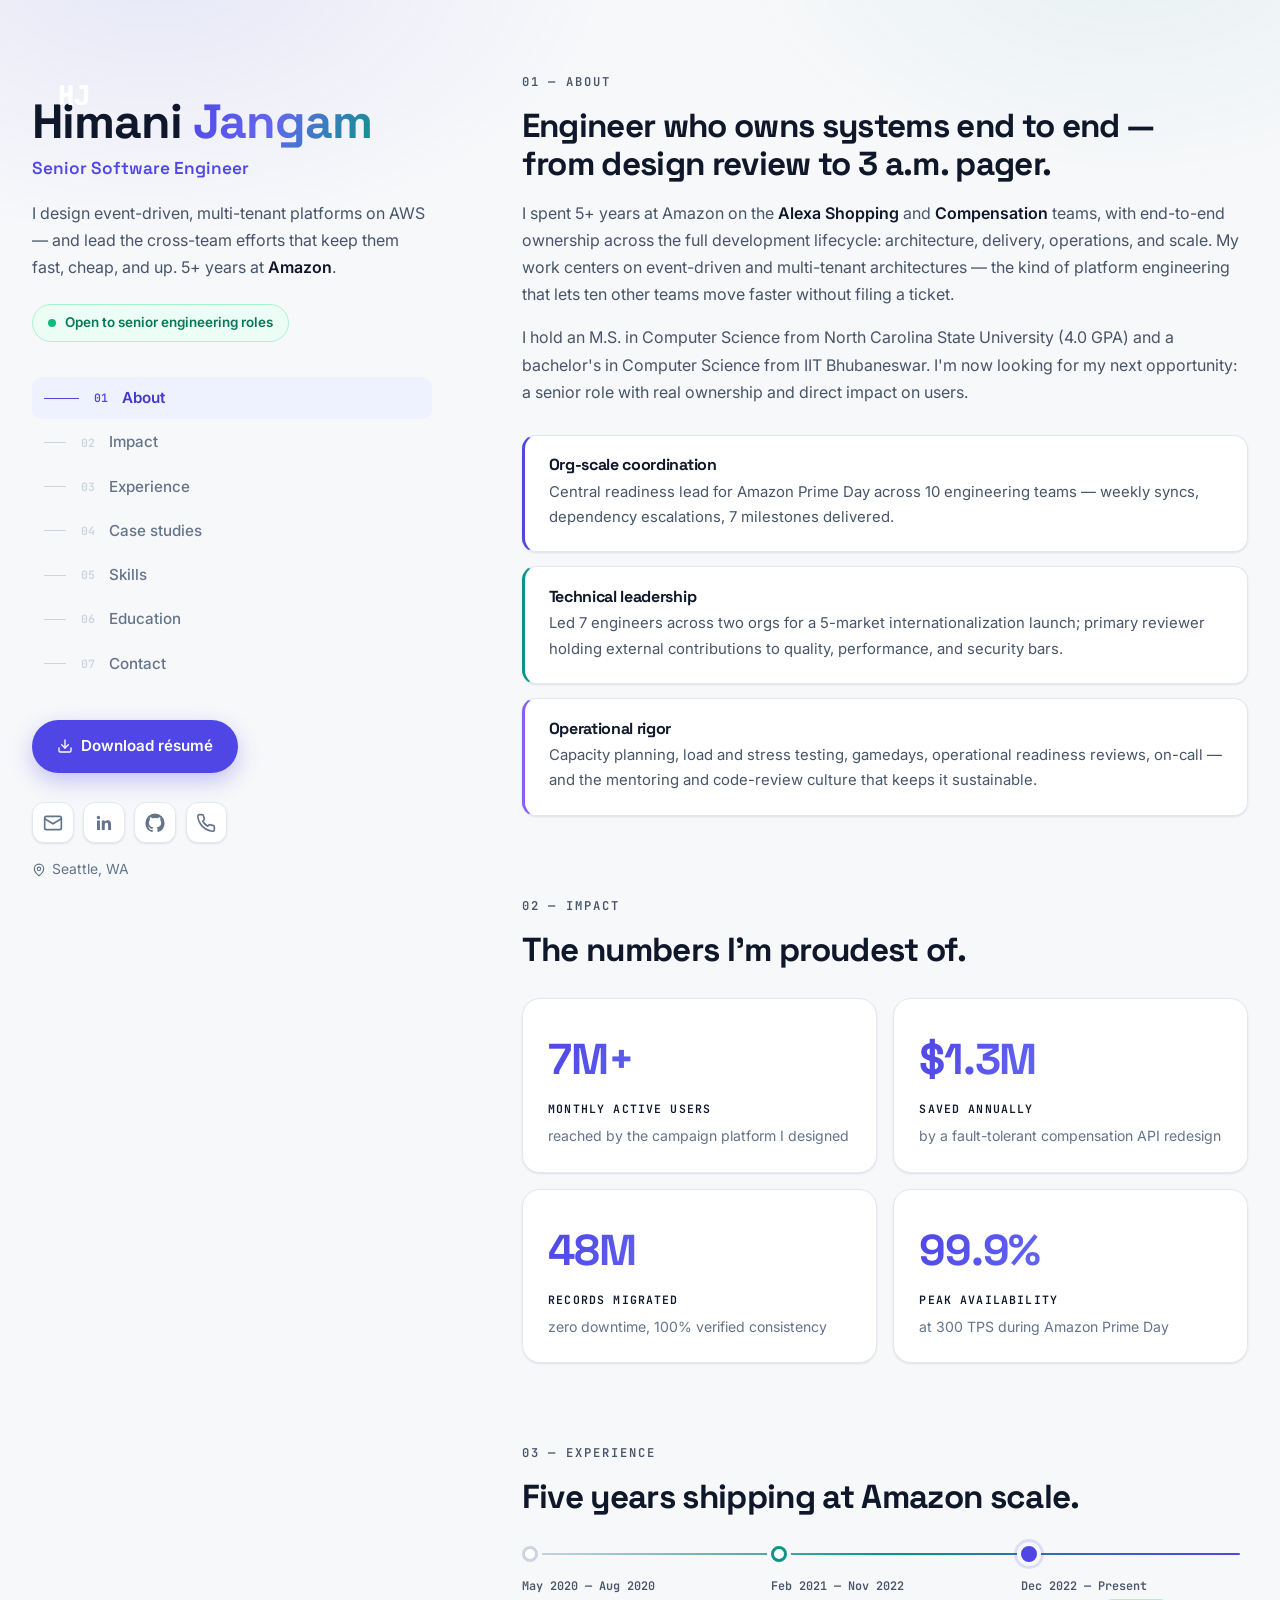
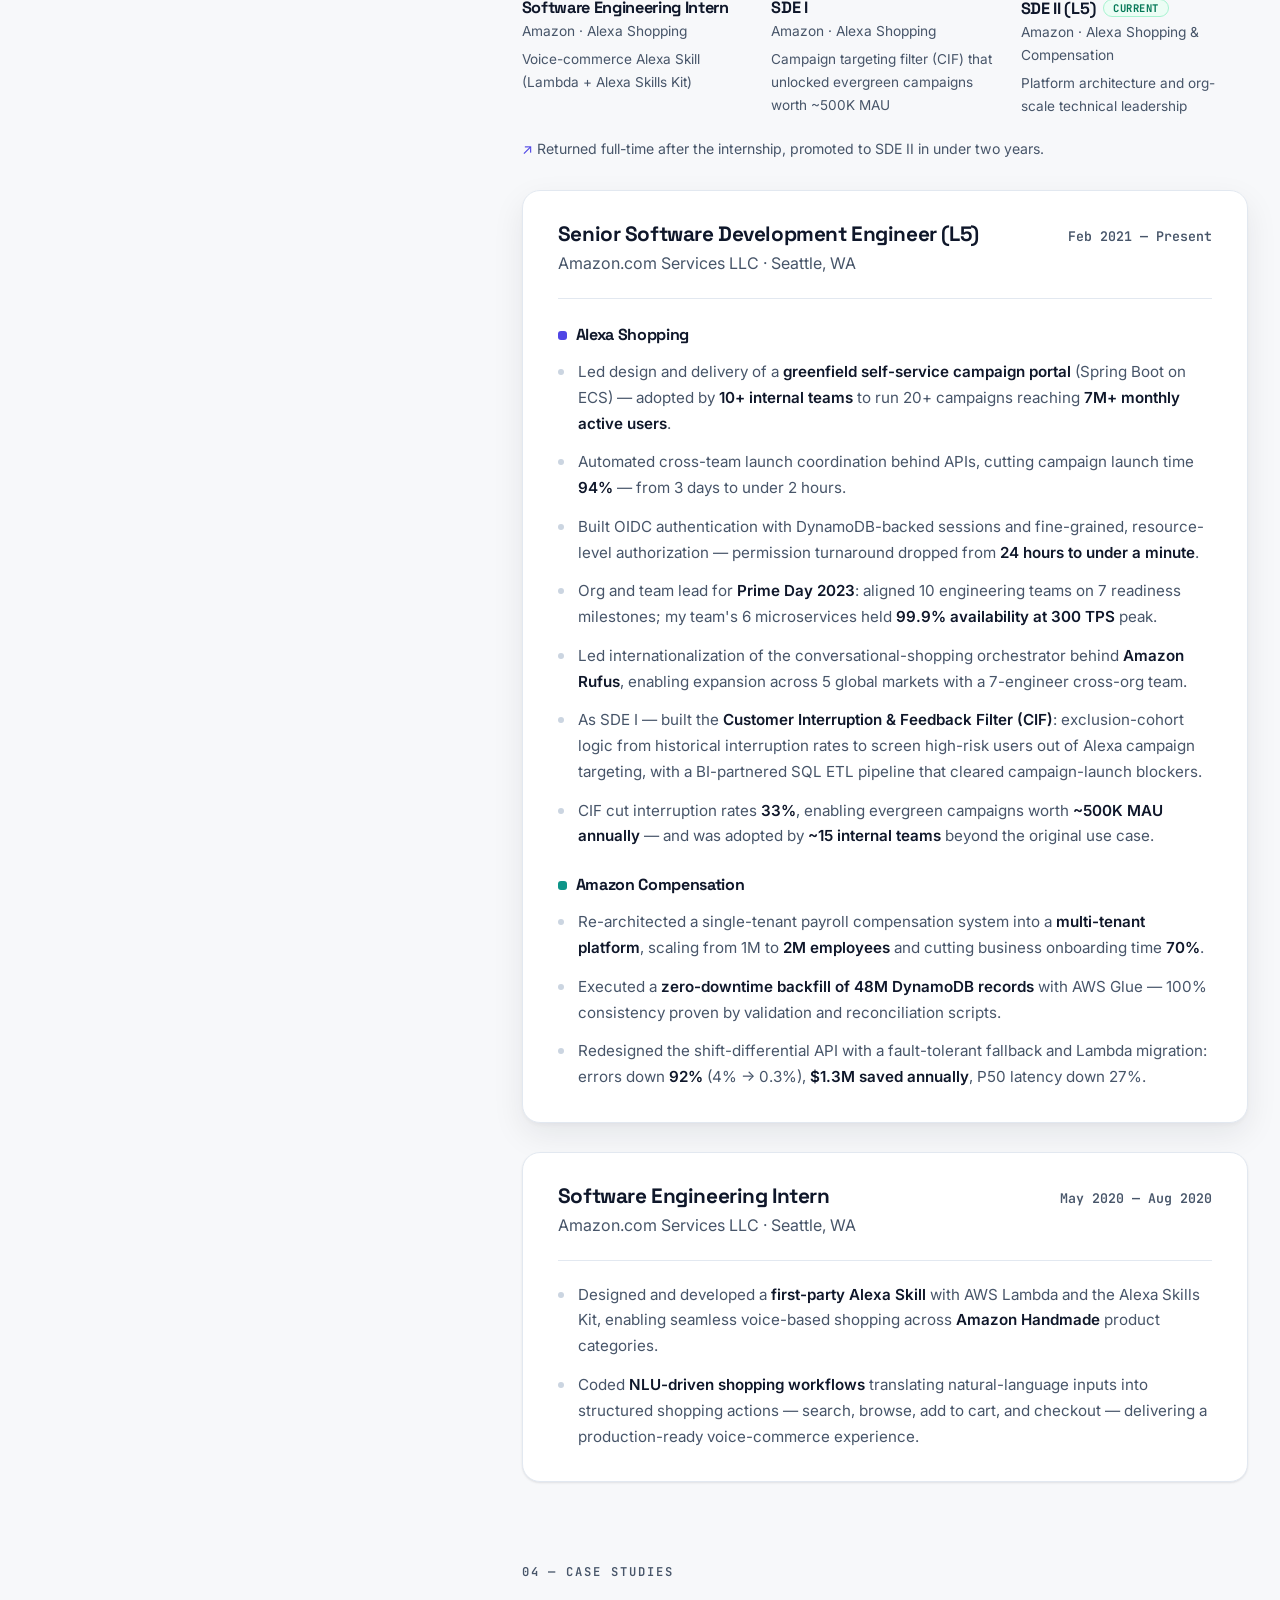
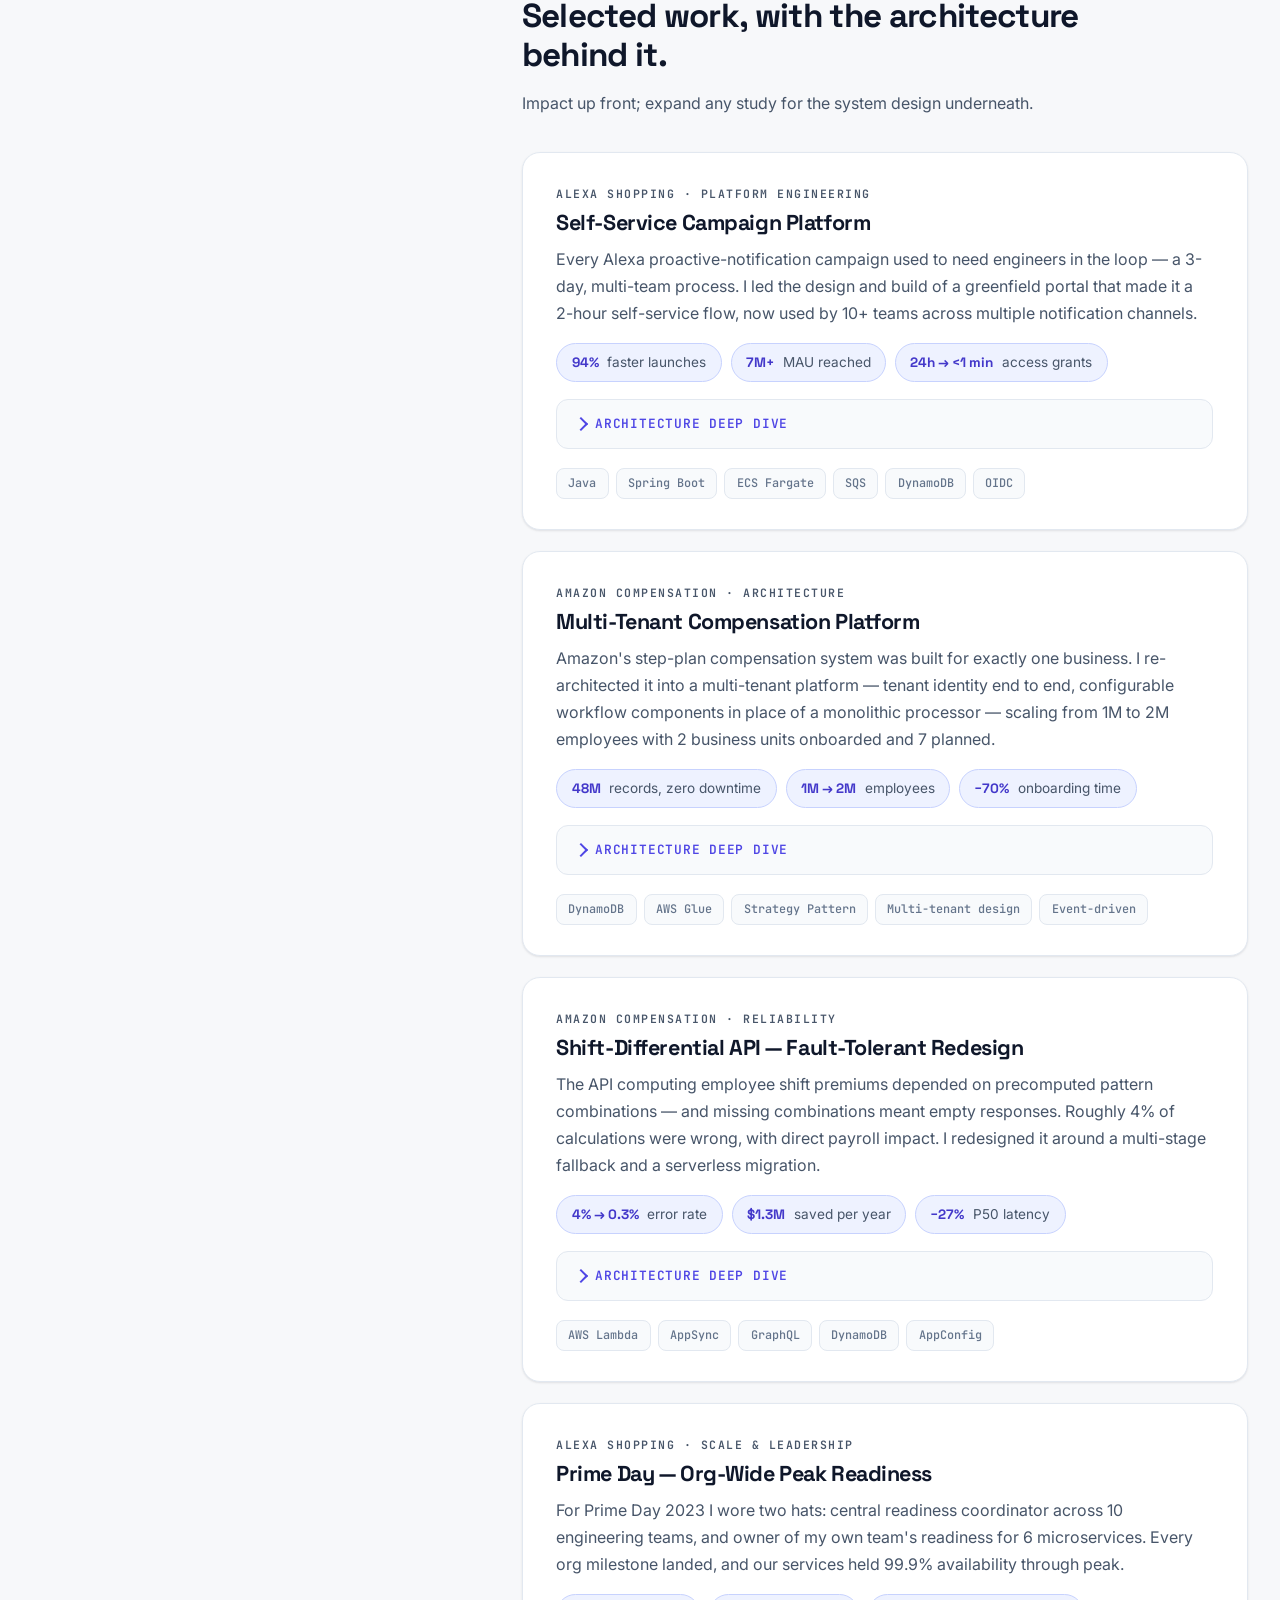
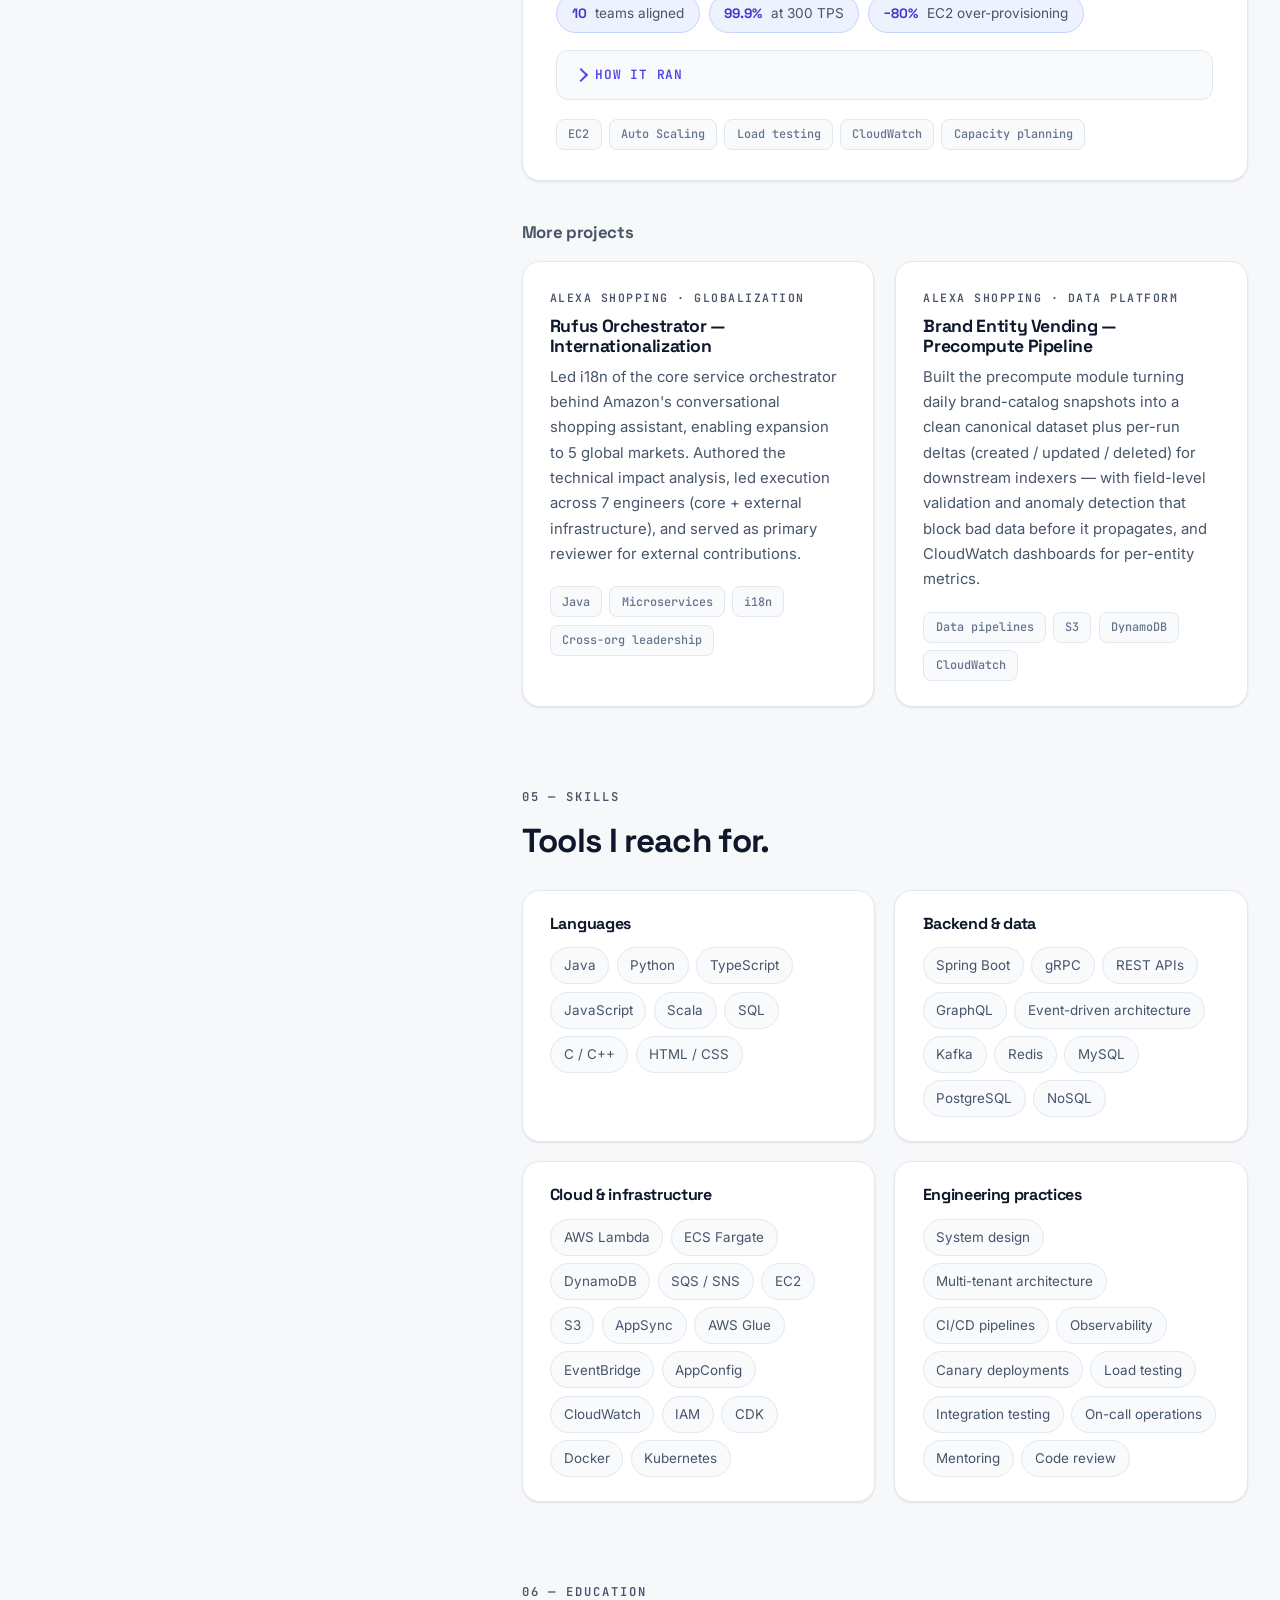
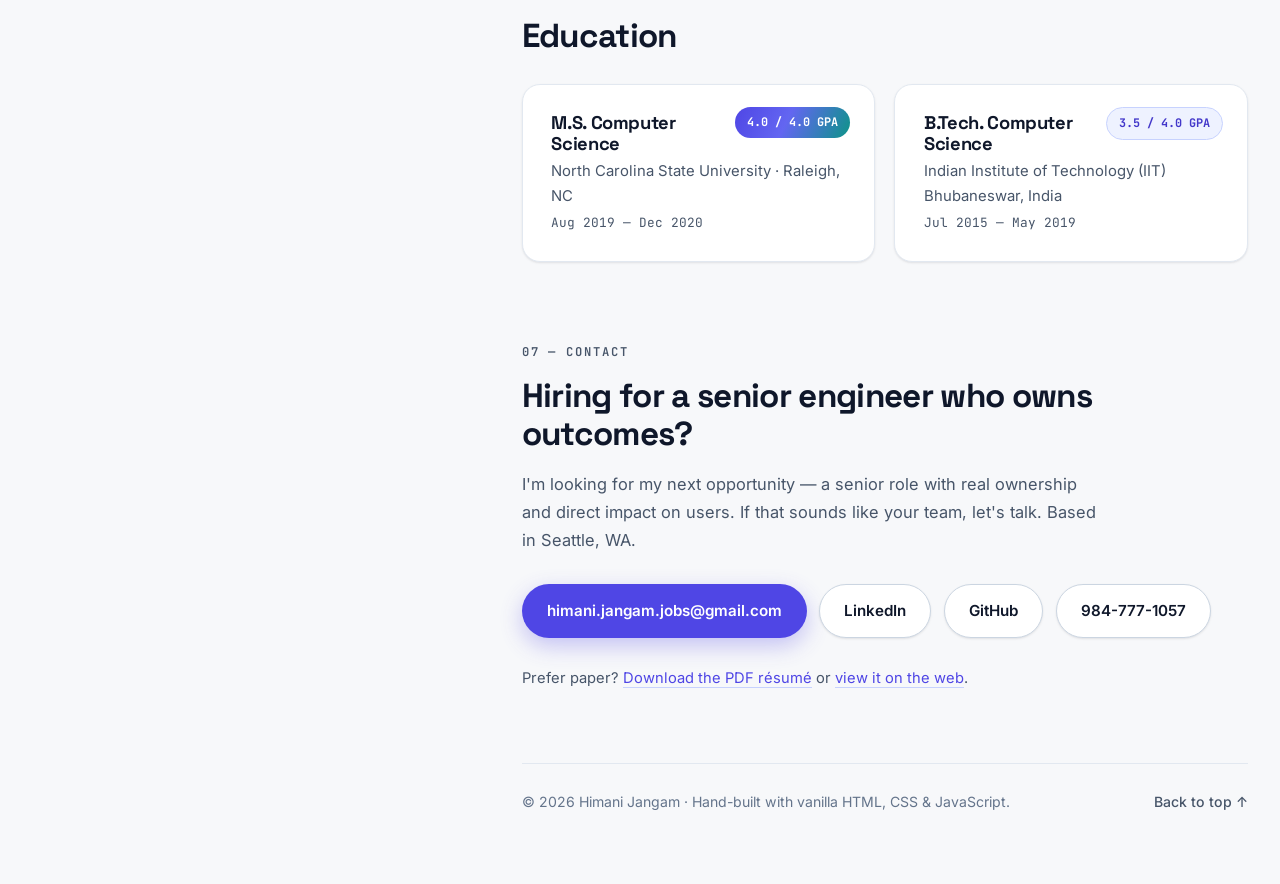
==== commit 3aa2cb9f: "Switch to light theme with split-sidebar layout; add career progression - Rebuild as split-screen te" ====
--- a/index.html
+++ b/index.html
@@ -9,7 +9,7 @@
       content="Himani Jangam — Senior Software Engineer with 5+ years at Amazon building distributed, event-driven systems on AWS. Platforms serving 7M+ MAU, zero-downtime migrations of 48M records, 99.9% availability at Prime Day peak."
     />
     <meta name="author" content="Himani Jangam" />
-    <meta name="theme-color" content="#06080f" />
+    <meta name="theme-color" content="#f7f8fa" />
 
     <meta property="og:type" content="profile" />
     <meta property="og:title" content="Himani Jangam · Senior Software Engineer" />
@@ -23,7 +23,7 @@
     <link rel="preconnect" href="https://fonts.googleapis.com" />
     <link rel="preconnect" href="https://fonts.gstatic.com" crossorigin />
     <link
-      href="https://fonts.googleapis.com/css2?family=Sora:wght@600;700;800&family=Inter:wght@400;500;600;700&family=JetBrains+Mono:wght@500;600&display=swap"
+      href="https://fonts.googleapis.com/css2?family=Space+Grotesk:wght@500;600;700&family=Inter:wght@400;500;600;700&family=JetBrains+Mono:wght@500;600&display=swap"
       rel="stylesheet"
     />
     <link rel="stylesheet" href="styles.css" />
@@ -49,188 +49,171 @@
   <body>
     <a class="skip-link" href="#main">Skip to content</a>
     <div class="progress" id="progressBar" aria-hidden="true"></div>
-
-    <header class="header">
-      <div class="container header-inner">
-        <a class="brand" href="#top" aria-label="Himani Jangam — home">
-          <span class="brand-mark" aria-hidden="true">HJ</span>
-          <span class="brand-name">Himani Jangam</span>
-        </a>
-        <nav class="nav" id="navMenu" aria-label="Primary">
-          <a href="#about">About</a>
-          <a href="#experience">Experience</a>
-          <a href="#work">Case studies</a>
-          <a href="#skills">Skills</a>
-          <a href="#education">Education</a>
-          <a href="#contact">Contact</a>
-          <a class="nav-cta" href="assets/Himani_Jangam_Resume.pdf" download>Résumé</a>
-        </nav>
-        <button class="nav-toggle" id="navToggle" aria-label="Toggle navigation" aria-expanded="false" aria-controls="navMenu">
-          <span></span><span></span><span></span>
-        </button>
-      </div>
-    </header>
-
-    <main id="main">
-      <!-- ============ HERO ============ -->
-      <section class="hero" id="top">
-        <div class="hero-backdrop" aria-hidden="true"></div>
-        <div class="container hero-grid">
-          <div class="hero-copy">
-            <p class="status-badge reveal"><span class="pulse-dot" aria-hidden="true"></span>Open to senior engineering roles</p>
-            <p class="eyebrow reveal" style="--d: 0.05s">Senior Software Engineer · Distributed Systems · AWS</p>
-            <h1 class="reveal" style="--d: 0.1s">
-              Himani <span class="grad-text">Jangam</span>
-            </h1>
-            <p class="hero-lede reveal" style="--d: 0.15s">
-              5+ years at <strong>Amazon</strong> designing event-driven, multi-tenant platforms — systems serving
-              <strong>7M+ monthly users</strong>, migrations of <strong>48M records with zero downtime</strong>, and
-              <strong>99.9% availability</strong> under Prime Day peak traffic.
-            </p>
-            <div class="hero-actions reveal" style="--d: 0.2s">
-              <a class="button primary" href="#work">See case studies</a>
-              <a class="button secondary" href="assets/Himani_Jangam_Resume.pdf" download>
-                <svg viewBox="0 0 24 24" width="16" height="16" fill="none" stroke="currentColor" stroke-width="2" stroke-linecap="round" stroke-linejoin="round" aria-hidden="true"><path d="M21 15v4a2 2 0 0 1-2 2H5a2 2 0 0 1-2-2v-4"/><polyline points="7 10 12 15 17 10"/><line x1="12" y1="15" x2="12" y2="3"/></svg>
-                Download résumé
+    <div class="page-glow" aria-hidden="true"></div>
+
+    <div class="layout">
+      <!-- ============ SIDEBAR ============ -->
+      <header class="sidebar">
+        <div class="sidebar-inner">
+          <div class="avatar-wrap">
+            <img
+              class="profile-photo"
+              id="profilePhoto"
+              src="https://avatars.githubusercontent.com/u/55857710?v=4"
+              alt="Portrait of Himani Jangam"
+              width="84"
+              height="84"
+            />
+            <div class="avatar-fallback" id="avatarFallback" aria-hidden="true">HJ</div>
+          </div>
+
+          <h1>Himani <span class="grad-text">Jangam</span></h1>
+          <p class="role">Senior Software Engineer</p>
+          <p class="pitch">
+            I design event-driven, multi-tenant platforms on AWS — and lead the cross-team efforts
+            that keep them fast, cheap, and up. 5+ years at <strong>Amazon</strong>.
+          </p>
+
+          <p class="status-badge"><span class="pulse-dot" aria-hidden="true"></span>Open to senior engineering roles</p>
+
+          <nav class="side-nav" aria-label="Primary">
+            <a href="#about"><span>01</span>About</a>
+            <a href="#impact"><span>02</span>Impact</a>
+            <a href="#experience"><span>03</span>Experience</a>
+            <a href="#work"><span>04</span>Case studies</a>
+            <a href="#skills"><span>05</span>Skills</a>
+            <a href="#education"><span>06</span>Education</a>
+            <a href="#contact"><span>07</span>Contact</a>
+          </nav>
+
+          <div class="sidebar-actions">
+            <a class="button primary" href="assets/Himani_Jangam_Resume.pdf" download>
+              <svg viewBox="0 0 24 24" width="16" height="16" fill="none" stroke="currentColor" stroke-width="2" stroke-linecap="round" stroke-linejoin="round" aria-hidden="true"><path d="M21 15v4a2 2 0 0 1-2 2H5a2 2 0 0 1-2-2v-4"/><polyline points="7 10 12 15 17 10"/><line x1="12" y1="15" x2="12" y2="3"/></svg>
+              Download résumé
+            </a>
+          </div>
+
+          <ul class="social-row" aria-label="Contact links">
+            <li>
+              <a href="mailto:himani.jangam.jobs@gmail.com" aria-label="Email Himani" title="Email">
+                <svg viewBox="0 0 24 24" width="20" height="20" fill="none" stroke="currentColor" stroke-width="2" stroke-linecap="round" stroke-linejoin="round" aria-hidden="true"><rect x="2" y="4" width="20" height="16" rx="2"/><path d="m22 7-10 6L2 7"/></svg>
               </a>
-            </div>
-            <ul class="hero-links reveal" style="--d: 0.25s">
-              <li>
-                <a href="mailto:himani.jangam.jobs@gmail.com">
-                  <svg viewBox="0 0 24 24" width="16" height="16" fill="none" stroke="currentColor" stroke-width="2" stroke-linecap="round" stroke-linejoin="round" aria-hidden="true"><rect x="2" y="4" width="20" height="16" rx="2"/><path d="m22 7-10 6L2 7"/></svg>
-                  Email
-                </a>
+            </li>
+            <li>
+              <a href="https://linkedin.com/in/himanijangam" target="_blank" rel="noreferrer" aria-label="LinkedIn profile" title="LinkedIn">
+                <svg viewBox="0 0 24 24" width="20" height="20" fill="currentColor" aria-hidden="true"><path d="M20.45 20.45h-3.55v-5.57c0-1.33-.03-3.04-1.85-3.04-1.86 0-2.14 1.45-2.14 2.94v5.67H9.35V9h3.41v1.56h.05c.48-.9 1.64-1.85 3.37-1.85 3.6 0 4.27 2.37 4.27 5.46v6.28zM5.34 7.43a2.06 2.06 0 1 1 0-4.12 2.06 2.06 0 0 1 0 4.12zM7.12 20.45H3.56V9h3.56v11.45z"/></svg>
+              </a>
+            </li>
+            <li>
+              <a href="https://github.com/Himani70" target="_blank" rel="noreferrer" aria-label="GitHub profile" title="GitHub">
+                <svg viewBox="0 0 24 24" width="20" height="20" fill="currentColor" aria-hidden="true"><path d="M12 .5A11.5 11.5 0 0 0 .5 12a11.5 11.5 0 0 0 7.86 10.91c.58.11.79-.25.79-.55v-2.17c-3.2.7-3.87-1.36-3.87-1.36-.53-1.33-1.28-1.69-1.28-1.69-1.05-.71.08-.7.08-.7 1.16.08 1.77 1.19 1.77 1.19 1.03 1.76 2.7 1.25 3.36.96.1-.75.4-1.26.72-1.55-2.55-.29-5.24-1.28-5.24-5.69 0-1.25.45-2.28 1.19-3.09-.12-.29-.52-1.46.11-3.05 0 0 .97-.31 3.18 1.18a11.05 11.05 0 0 1 5.79 0c2.2-1.49 3.17-1.18 3.17-1.18.63 1.59.23 2.76.12 3.05.74.81 1.18 1.84 1.18 3.09 0 4.42-2.69 5.39-5.26 5.68.41.35.78 1.05.78 2.12v3.14c0 .3.2.67.8.55A11.5 11.5 0 0 0 23.5 12 11.5 11.5 0 0 0 12 .5z"/></svg>
+              </a>
+            </li>
+            <li>
+              <a href="tel:+19847771057" aria-label="Call 984-777-1057" title="984-777-1057">
+                <svg viewBox="0 0 24 24" width="20" height="20" fill="none" stroke="currentColor" stroke-width="2" stroke-linecap="round" stroke-linejoin="round" aria-hidden="true"><path d="M22 16.92v3a2 2 0 0 1-2.18 2 19.79 19.79 0 0 1-8.63-3.07 19.5 19.5 0 0 1-6-6 19.79 19.79 0 0 1-3.07-8.67A2 2 0 0 1 4.11 2h3a2 2 0 0 1 2 1.72c.12.96.36 1.9.7 2.81a2 2 0 0 1-.45 2.11L8.09 9.91a16 16 0 0 0 6 6l1.27-1.27a2 2 0 0 1 2.11-.45c.91.34 1.85.58 2.81.7A2 2 0 0 1 22 16.92z"/></svg>
+              </a>
+            </li>
+          </ul>
+          <p class="sidebar-loc">
+            <svg viewBox="0 0 24 24" width="14" height="14" fill="none" stroke="currentColor" stroke-width="2" stroke-linecap="round" stroke-linejoin="round" aria-hidden="true"><path d="M20 10c0 6-8 12-8 12s-8-6-8-12a8 8 0 0 1 16 0z"/><circle cx="12" cy="10" r="3"/></svg>
+            Seattle, WA
+          </p>
+        </div>
+      </header>
+
+      <!-- ============ CONTENT ============ -->
+      <main class="content" id="main">
+        <!-- About -->
+        <section class="section" id="about">
+          <p class="section-label reveal">01 — About</p>
+          <h2 class="reveal" style="--d: 0.05s">Engineer who owns systems end to end — from design review to 3&nbsp;a.m. pager.</h2>
+          <p class="reveal" style="--d: 0.1s">
+            I spent 5+ years at Amazon on the <strong>Alexa Shopping</strong> and <strong>Compensation</strong> teams,
+            with end-to-end ownership across the full development lifecycle: architecture, delivery, operations, and
+            scale. My work centers on event-driven and multi-tenant architectures — the kind of platform engineering
+            that lets ten other teams move faster without filing a ticket.
+          </p>
+          <p class="reveal" style="--d: 0.15s">
+            I hold an M.S. in Computer Science from North Carolina State University (4.0 GPA) and a bachelor's in
+            Computer Science from IIT Bhubaneswar. I'm now looking for my next opportunity: a senior role with real
+            ownership and direct impact on users.
+          </p>
+          <div class="about-cards">
+            <article class="info-card reveal" style="--d: 0.1s">
+              <h3>Org-scale coordination</h3>
+              <p>Central readiness lead for Amazon Prime Day across 10 engineering teams — weekly syncs, dependency escalations, 7 milestones delivered.</p>
+            </article>
+            <article class="info-card reveal" style="--d: 0.15s">
+              <h3>Technical leadership</h3>
+              <p>Led 7 engineers across two orgs for a 5-market internationalization launch; primary reviewer holding external contributions to quality, performance, and security bars.</p>
+            </article>
+            <article class="info-card reveal" style="--d: 0.2s">
+              <h3>Operational rigor</h3>
+              <p>Capacity planning, load and stress testing, gamedays, operational readiness reviews, on-call — and the mentoring and code-review culture that keeps it sustainable.</p>
+            </article>
+          </div>
+        </section>
+
+        <!-- Impact -->
+        <section class="section" id="impact">
+          <p class="section-label reveal">02 — Impact</p>
+          <h2 class="reveal" style="--d: 0.05s">The numbers I'm proudest of.</h2>
+          <dl class="impact-grid" aria-label="Career impact at a glance">
+            <div class="impact-tile reveal">
+              <dd><span class="counter" data-count="7" data-suffix="M+">0</span></dd>
+              <dt>Monthly active users</dt>
+              <p>reached by the campaign platform I designed</p>
+            </div>
+            <div class="impact-tile reveal" style="--d: 0.06s">
+              <dd><span class="counter" data-count="1.3" data-prefix="$" data-suffix="M" data-decimals="1">0</span></dd>
+              <dt>Saved annually</dt>
+              <p>by a fault-tolerant compensation API redesign</p>
+            </div>
+            <div class="impact-tile reveal" style="--d: 0.12s">
+              <dd><span class="counter" data-count="48" data-suffix="M">0</span></dd>
+              <dt>Records migrated</dt>
+              <p>zero downtime, 100% verified consistency</p>
+            </div>
+            <div class="impact-tile reveal" style="--d: 0.18s">
+              <dd><span class="counter" data-count="99.9" data-suffix="%" data-decimals="1">0</span></dd>
+              <dt>Peak availability</dt>
+              <p>at 300 TPS during Amazon Prime Day</p>
+            </div>
+          </dl>
+        </section>
+
+        <!-- Experience -->
+        <section class="section" id="experience">
+          <p class="section-label reveal">03 — Experience</p>
+          <h2 class="reveal" style="--d: 0.05s">Five years shipping at Amazon scale.</h2>
+
+          <div class="career-path reveal" style="--d: 0.08s" aria-label="Career progression at Amazon">
+            <ol class="path-steps">
+              <li class="path-step">
+                <span class="path-dot" aria-hidden="true"></span>
+                <p class="path-dates">May 2020 — Aug 2020</p>
+                <h4>Software Engineering Intern</h4>
+                <p class="path-org">Amazon · Alexa Shopping</p>
+                <p class="path-note">Voice-commerce Alexa Skill (Lambda + Alexa Skills Kit)</p>
               </li>
-              <li>
-                <a href="https://linkedin.com/in/himanijangam" target="_blank" rel="noreferrer">
-                  <svg viewBox="0 0 24 24" width="16" height="16" fill="currentColor" aria-hidden="true"><path d="M20.45 20.45h-3.55v-5.57c0-1.33-.03-3.04-1.85-3.04-1.86 0-2.14 1.45-2.14 2.94v5.67H9.35V9h3.41v1.56h.05c.48-.9 1.64-1.85 3.37-1.85 3.6 0 4.27 2.37 4.27 5.46v6.28zM5.34 7.43a2.06 2.06 0 1 1 0-4.12 2.06 2.06 0 0 1 0 4.12zM7.12 20.45H3.56V9h3.56v11.45z"/></svg>
-                  LinkedIn
-                </a>
+              <li class="path-step">
+                <span class="path-dot" aria-hidden="true"></span>
+                <p class="path-dates">Feb 2021 — Nov 2022</p>
+                <h4>SDE I</h4>
+                <p class="path-org">Amazon · Alexa Shopping</p>
+                <p class="path-note">Campaign targeting filter (CIF) that unlocked evergreen campaigns worth ~500K MAU</p>
               </li>
-              <li>
-                <a href="https://github.com/Himani70" target="_blank" rel="noreferrer">
-                  <svg viewBox="0 0 24 24" width="16" height="16" fill="currentColor" aria-hidden="true"><path d="M12 .5A11.5 11.5 0 0 0 .5 12a11.5 11.5 0 0 0 7.86 10.91c.58.11.79-.25.79-.55v-2.17c-3.2.7-3.87-1.36-3.87-1.36-.53-1.33-1.28-1.69-1.28-1.69-1.05-.71.08-.7.08-.7 1.16.08 1.77 1.19 1.77 1.19 1.03 1.76 2.7 1.25 3.36.96.1-.75.4-1.26.72-1.55-2.55-.29-5.24-1.28-5.24-5.69 0-1.25.45-2.28 1.19-3.09-.12-.29-.52-1.46.11-3.05 0 0 .97-.31 3.18 1.18a11.05 11.05 0 0 1 5.79 0c2.2-1.49 3.17-1.18 3.17-1.18.63 1.59.23 2.76.12 3.05.74.81 1.18 1.84 1.18 3.09 0 4.42-2.69 5.39-5.26 5.68.41.35.78 1.05.78 2.12v3.14c0 .3.2.67.8.55A11.5 11.5 0 0 0 23.5 12 11.5 11.5 0 0 0 12 .5z"/></svg>
-                  GitHub
-                </a>
+              <li class="path-step">
+                <span class="path-dot" aria-hidden="true"></span>
+                <p class="path-dates">Dec 2022 — Present</p>
+                <h4>SDE II (L5)<span class="current-chip">Current</span></h4>
+                <p class="path-org">Amazon · Alexa Shopping &amp; Compensation</p>
+                <p class="path-note">Platform architecture and org-scale technical leadership</p>
               </li>
-              <li>
-                <a href="tel:+19847771057">
-                  <svg viewBox="0 0 24 24" width="16" height="16" fill="none" stroke="currentColor" stroke-width="2" stroke-linecap="round" stroke-linejoin="round" aria-hidden="true"><path d="M22 16.92v3a2 2 0 0 1-2.18 2 19.79 19.79 0 0 1-8.63-3.07 19.5 19.5 0 0 1-6-6 19.79 19.79 0 0 1-3.07-8.67A2 2 0 0 1 4.11 2h3a2 2 0 0 1 2 1.72c.12.96.36 1.9.7 2.81a2 2 0 0 1-.45 2.11L8.09 9.91a16 16 0 0 0 6 6l1.27-1.27a2 2 0 0 1 2.11-.45c.91.34 1.85.58 2.81.7A2 2 0 0 1 22 16.92z"/></svg>
-                  984-777-1057
-                </a>
-              </li>
-            </ul>
-          </div>
-
-          <aside class="hero-card reveal" style="--d: 0.2s" aria-label="Profile summary">
-            <div class="avatar-wrap">
-              <img
-                class="profile-photo"
-                id="profilePhoto"
-                src="https://avatars.githubusercontent.com/u/55857710?v=4"
-                alt="Portrait of Himani Jangam"
-                width="112"
-                height="112"
-              />
-              <div class="avatar-fallback" id="avatarFallback" aria-hidden="true">HJ</div>
-            </div>
-            <div class="hero-card-id">
-              <h2>Himani Jangam</h2>
-              <p>Senior Software Development Engineer</p>
-              <p class="hero-card-loc">
-                <svg viewBox="0 0 24 24" width="14" height="14" fill="none" stroke="currentColor" stroke-width="2" stroke-linecap="round" stroke-linejoin="round" aria-hidden="true"><path d="M20 10c0 6-8 12-8 12s-8-6-8-12a8 8 0 0 1 16 0z"/><circle cx="12" cy="10" r="3"/></svg>
-                Seattle, WA
-              </p>
-            </div>
-            <ul class="hero-card-facts">
-              <li>
-                <span class="fact-key">Amazon</span>
-                <span class="fact-val">Senior SDE (L5) · Feb 2021 – Apr 2026</span>
-              </li>
-              <li>
-                <span class="fact-key">Focus</span>
-                <span class="fact-val">Event-driven &amp; multi-tenant platforms on AWS</span>
-              </li>
-              <li>
-                <span class="fact-key">Education</span>
-                <span class="fact-val">M.S. Computer Science, NC State — 4.0 GPA</span>
-              </li>
-              <li>
-                <span class="fact-key">Leadership</span>
-                <span class="fact-val">Prime Day org lead across 10 engineering teams</span>
-              </li>
-            </ul>
-          </aside>
-        </div>
-
-        <div class="container">
-          <dl class="impact-strip reveal" aria-label="Career impact at a glance">
-            <div class="impact-tile">
-              <dt>Monthly active users</dt>
-              <dd><span class="counter" data-count="7" data-suffix="M+">0</span></dd>
-              <p>reached by the campaign platform I designed</p>
-            </div>
-            <div class="impact-tile">
-              <dt>Saved annually</dt>
-              <dd><span class="counter" data-count="1.3" data-prefix="$" data-suffix="M" data-decimals="1">0</span></dd>
-              <p>by a fault-tolerant compensation API redesign</p>
-            </div>
-            <div class="impact-tile">
-              <dt>Records migrated</dt>
-              <dd><span class="counter" data-count="48" data-suffix="M">0</span></dd>
-              <p>zero downtime, 100% verified consistency</p>
-            </div>
-            <div class="impact-tile">
-              <dt>Peak availability</dt>
-              <dd><span class="counter" data-count="99.9" data-suffix="%" data-decimals="1">0</span></dd>
-              <p>at 300 TPS during Amazon Prime Day</p>
-            </div>
-          </dl>
-        </div>
-      </section>
-
-      <!-- ============ ABOUT ============ -->
-      <section class="section" id="about">
-        <div class="container">
-          <p class="section-label reveal">01 · About</p>
-          <div class="section-grid">
-            <div class="reveal" style="--d: 0.05s">
-              <h2>Engineer who owns systems end to end — from design review to 3&nbsp;a.m. pager.</h2>
-              <p>
-                I spent 5+ years at Amazon on the Alexa Shopping and Compensation teams, with end-to-end ownership across
-                the full development lifecycle: architecture, delivery, operations, and scale. My work centers on
-                event-driven and multi-tenant architectures — the kind of platform engineering that lets ten other teams
-                move faster without filing a ticket.
-              </p>
-              <p>
-                I hold an M.S. in Computer Science from North Carolina State University (4.0 GPA) and a bachelor's in
-                Computer Science from IIT Bhubaneswar. I'm now looking for my next opportunity: a senior role with real
-                ownership and direct impact on users.
-              </p>
-            </div>
-            <div class="about-cards">
-              <article class="info-card reveal" style="--d: 0.1s">
-                <h3>Org-scale coordination</h3>
-                <p>Central readiness lead for Amazon Prime Day across 10 engineering teams — weekly syncs, dependency escalations, 7 milestones delivered.</p>
-              </article>
-              <article class="info-card reveal" style="--d: 0.15s">
-                <h3>Technical leadership</h3>
-                <p>Led 7 engineers across two orgs for a 5-market internationalization launch; primary reviewer holding external contributions to quality, performance, and security bars.</p>
-              </article>
-              <article class="info-card reveal" style="--d: 0.2s">
-                <h3>Operational rigor</h3>
-                <p>Capacity planning, load and stress testing, gamedays, operational readiness reviews, on-call — and the mentoring and code-review culture that keeps it sustainable.</p>
-              </article>
-            </div>
-          </div>
-        </div>
-      </section>
-
-      <!-- ============ EXPERIENCE ============ -->
-      <section class="section section-alt" id="experience">
-        <div class="container">
-          <p class="section-label reveal">02 · Experience</p>
-          <h2 class="reveal" style="--d: 0.05s">Five years shipping at Amazon scale.</h2>
+            </ol>
+            <p class="path-caption">↗ Returned full-time after the internship, promoted to SDE II in under two years.</p>
+          </div>
 
           <article class="xp-card reveal" style="--d: 0.1s">
             <header class="xp-head">
@@ -238,41 +221,53 @@
                 <h3>Senior Software Development Engineer (L5)</h3>
                 <p class="xp-org">Amazon.com Services LLC · Seattle, WA</p>
               </div>
-              <p class="xp-dates">Feb 2021 — Apr 2026</p>
+              <p class="xp-dates">Feb 2021 — Present</p>
             </header>
 
-            <div class="xp-teams">
-              <div class="xp-team">
-                <h4><span class="team-dot" aria-hidden="true"></span>Alexa Shopping</h4>
-                <ul>
-                  <li>Led design and delivery of a <strong>greenfield self-service campaign portal</strong> (Spring Boot on ECS) — adopted by <strong>10+ internal teams</strong> to run 20+ campaigns reaching <strong>7M+ monthly active users</strong>.</li>
-                  <li>Automated cross-team launch coordination behind APIs, cutting campaign launch time <strong>94%</strong> — from 3 days to under 2 hours.</li>
-                  <li>Built OIDC authentication with DynamoDB-backed sessions and fine-grained, resource-level authorization — permission turnaround dropped from <strong>24 hours to under a minute</strong>.</li>
-                  <li>Org and team lead for <strong>Prime Day 2023</strong>: aligned 10 engineering teams on 7 readiness milestones; my team's 6 microservices held <strong>99.9% availability at 300 TPS</strong> peak.</li>
-                  <li>Led internationalization of the conversational-shopping orchestrator behind <strong>Amazon Rufus</strong>, enabling expansion across 5 global markets with a 7-engineer cross-org team.</li>
-                </ul>
-              </div>
-              <div class="xp-team">
-                <h4><span class="team-dot alt" aria-hidden="true"></span>Amazon Compensation</h4>
-                <ul>
-                  <li>Re-architected a single-tenant payroll compensation system into a <strong>multi-tenant platform</strong>, scaling from 1M to <strong>2M employees</strong> and cutting business onboarding time <strong>70%</strong>.</li>
-                  <li>Executed a <strong>zero-downtime backfill of 48M DynamoDB records</strong> with AWS Glue — 100% consistency proven by validation and reconciliation scripts.</li>
-                  <li>Redesigned the shift-differential API with a fault-tolerant fallback and Lambda migration: errors down <strong>92%</strong> (4% → 0.3%), <strong>$1.3M saved annually</strong>, P50 latency down 27%.</li>
-                </ul>
-              </div>
+            <div class="xp-team">
+              <h4><span class="team-dot" aria-hidden="true"></span>Alexa Shopping</h4>
+              <ul>
+                <li>Led design and delivery of a <strong>greenfield self-service campaign portal</strong> (Spring Boot on ECS) — adopted by <strong>10+ internal teams</strong> to run 20+ campaigns reaching <strong>7M+ monthly active users</strong>.</li>
+                <li>Automated cross-team launch coordination behind APIs, cutting campaign launch time <strong>94%</strong> — from 3 days to under 2 hours.</li>
+                <li>Built OIDC authentication with DynamoDB-backed sessions and fine-grained, resource-level authorization — permission turnaround dropped from <strong>24 hours to under a minute</strong>.</li>
+                <li>Org and team lead for <strong>Prime Day 2023</strong>: aligned 10 engineering teams on 7 readiness milestones; my team's 6 microservices held <strong>99.9% availability at 300 TPS</strong> peak.</li>
+                <li>Led internationalization of the conversational-shopping orchestrator behind <strong>Amazon Rufus</strong>, enabling expansion across 5 global markets with a 7-engineer cross-org team.</li>
+                <li>As SDE I — built the <strong>Customer Interruption &amp; Feedback Filter (CIF)</strong>: exclusion-cohort logic from historical interruption rates to screen high-risk users out of Alexa campaign targeting, with a BI-partnered SQL ETL pipeline that cleared campaign-launch blockers.</li>
+                <li>CIF cut interruption rates <strong>33%</strong>, enabling evergreen campaigns worth <strong>~500K MAU annually</strong> — and was adopted by <strong>~15 internal teams</strong> beyond the original use case.</li>
+              </ul>
+            </div>
+            <div class="xp-team">
+              <h4><span class="team-dot alt" aria-hidden="true"></span>Amazon Compensation</h4>
+              <ul>
+                <li>Re-architected a single-tenant payroll compensation system into a <strong>multi-tenant platform</strong>, scaling from 1M to <strong>2M employees</strong> and cutting business onboarding time <strong>70%</strong>.</li>
+                <li>Executed a <strong>zero-downtime backfill of 48M DynamoDB records</strong> with AWS Glue — 100% consistency proven by validation and reconciliation scripts.</li>
+                <li>Redesigned the shift-differential API with a fault-tolerant fallback and Lambda migration: errors down <strong>92%</strong> (4% → 0.3%), <strong>$1.3M saved annually</strong>, P50 latency down 27%.</li>
+              </ul>
             </div>
           </article>
-        </div>
-      </section>
-
-      <!-- ============ CASE STUDIES ============ -->
-      <section class="section" id="work">
-        <div class="container">
-          <p class="section-label reveal">03 · Case studies</p>
+
+          <article class="xp-card intern-card reveal" style="--d: 0.12s">
+            <header class="xp-head">
+              <div>
+                <h3>Software Engineering Intern</h3>
+                <p class="xp-org">Amazon.com Services LLC · Seattle, WA</p>
+              </div>
+              <p class="xp-dates">May 2020 — Aug 2020</p>
+            </header>
+            <div class="xp-team">
+              <ul>
+                <li>Designed and developed a <strong>first-party Alexa Skill</strong> with AWS Lambda and the Alexa Skills Kit, enabling seamless voice-based shopping across <strong>Amazon Handmade</strong> product categories.</li>
+                <li>Coded <strong>NLU-driven shopping workflows</strong> translating natural-language inputs into structured shopping actions — search, browse, add to cart, and checkout — delivering a production-ready voice-commerce experience.</li>
+              </ul>
+            </div>
+          </article>
+        </section>
+
+        <!-- Case studies -->
+        <section class="section" id="work">
+          <p class="section-label reveal">04 — Case studies</p>
           <h2 class="reveal" style="--d: 0.05s">Selected work, with the architecture behind it.</h2>
-          <p class="section-sub reveal" style="--d: 0.1s">
-            Impact up front; expand any study for the system design underneath.
-          </p>
+          <p class="section-sub reveal" style="--d: 0.1s">Impact up front; expand any study for the system design underneath.</p>
 
           <div class="case-list">
             <article class="case-card reveal">
@@ -401,13 +396,11 @@
               <p class="tech-tags"><span>Data pipelines</span><span>S3</span><span>DynamoDB</span><span>CloudWatch</span></p>
             </article>
           </div>
-        </div>
-      </section>
-
-      <!-- ============ SKILLS ============ -->
-      <section class="section section-alt" id="skills">
-        <div class="container">
-          <p class="section-label reveal">04 · Skills</p>
+        </section>
+
+        <!-- Skills -->
+        <section class="section" id="skills">
+          <p class="section-label reveal">05 — Skills</p>
           <h2 class="reveal" style="--d: 0.05s">Tools I reach for.</h2>
           <div class="skills-grid">
             <article class="skill-group reveal">
@@ -435,13 +428,11 @@
               </p>
             </article>
           </div>
-        </div>
-      </section>
-
-      <!-- ============ EDUCATION ============ -->
-      <section class="section" id="education">
-        <div class="container">
-          <p class="section-label reveal">05 · Education</p>
+        </section>
+
+        <!-- Education -->
+        <section class="section" id="education">
+          <p class="section-label reveal">06 — Education</p>
           <h2 class="reveal" style="--d: 0.05s">Education</h2>
           <div class="edu-grid">
             <article class="edu-card reveal">
@@ -457,14 +448,12 @@
               <p class="edu-dates">Jul 2015 — May 2019</p>
             </article>
           </div>
-        </div>
-      </section>
-
-      <!-- ============ CONTACT ============ -->
-      <section class="section section-alt" id="contact">
-        <div class="container contact-wrap">
-          <p class="section-label reveal">06 · Contact</p>
-          <h2 class="reveal" style="--d: 0.05s">Hiring for a senior engineer<br />who owns outcomes?</h2>
+        </section>
+
+        <!-- Contact -->
+        <section class="section" id="contact">
+          <p class="section-label reveal">07 — Contact</p>
+          <h2 class="reveal" style="--d: 0.05s">Hiring for a senior engineer who owns outcomes?</h2>
           <p class="contact-lede reveal" style="--d: 0.1s">
             I'm looking for my next opportunity — a senior role with real ownership and direct impact on users.
             If that sounds like your team, let's talk. Based in Seattle, WA.
@@ -479,17 +468,14 @@
             Prefer paper? <a href="assets/Himani_Jangam_Resume.pdf" download>Download the PDF résumé</a> or
             <a href="resume.html">view it on the web</a>.
           </p>
-        </div>
-      </section>
-    </main>
-
-    <footer class="footer">
-      <div class="container footer-inner">
-        <p>© <span id="year">2026</span> Himani Jangam · Seattle, WA</p>
-        <p class="footer-note">Hand-built with vanilla HTML, CSS &amp; JavaScript.</p>
-        <a class="to-top" href="#top">Back to top ↑</a>
-      </div>
-    </footer>
+        </section>
+
+        <footer class="footer">
+          <p>© <span id="year">2026</span> Himani Jangam · Hand-built with vanilla HTML, CSS &amp; JavaScript.</p>
+          <a class="to-top" href="#top" onclick="window.scrollTo({top:0,behavior:'smooth'});return false;">Back to top ↑</a>
+        </footer>
+      </main>
+    </div>
 
     <script src="script.js"></script>
   </body>
--- a/styles.css
+++ b/styles.css
@@ -1,26 +1,28 @@
 /* ==========================================================================
    Himani Jangam — portfolio
-   Dark, editorial, recruiter-first. Vanilla CSS, no frameworks.
+   Light, editorial, recruiter-first. Split sidebar layout. Vanilla CSS.
    ========================================================================== */
 
 :root {
-  color-scheme: dark;
-  --bg: #06080f;
-  --bg-raise: #0a0e1b;
-  --surface: rgba(15, 21, 40, 0.72);
-  --surface-solid: #10162a;
-  --border: rgba(148, 163, 216, 0.14);
-  --border-strong: rgba(148, 163, 216, 0.28);
-  --text: #eaeffc;
-  --muted: #9aa6c6;
-  --faint: #6b7694;
-  --accent: #7c8aff;
-  --accent-2: #45e0c2;
-  --accent-soft: rgba(124, 138, 255, 0.14);
-  --grad: linear-gradient(115deg, #8f9aff 0%, #7c8aff 40%, #45e0c2 100%);
-  --shadow: 0 24px 70px rgba(3, 6, 18, 0.55);
-  --radius: 22px;
-  --font-display: 'Sora', 'Inter', system-ui, sans-serif;
+  color-scheme: light;
+  --bg: #f7f8fa;
+  --card: #ffffff;
+  --card-tint: #f8fafc;
+  --border: #e2e8f0;
+  --border-strong: #cbd5e1;
+  --ink: #0f172a;
+  --muted: #475569;
+  --faint: #64748b;
+  --accent: #4f46e5;
+  --accent-deep: #4338ca;
+  --accent-soft: #eef2ff;
+  --accent-border: #c7d2fe;
+  --teal: #0d9488;
+  --grad: linear-gradient(115deg, #4f46e5 0%, #6366f1 45%, #0d9488 100%);
+  --shadow-sm: 0 1px 2px rgba(15, 23, 42, 0.05), 0 1px 3px rgba(15, 23, 42, 0.06);
+  --shadow-md: 0 2px 4px rgba(15, 23, 42, 0.04), 0 12px 32px rgba(15, 23, 42, 0.08);
+  --radius: 18px;
+  --font-display: 'Space Grotesk', 'Inter', system-ui, sans-serif;
   --font-body: 'Inter', system-ui, -apple-system, sans-serif;
   --font-mono: 'JetBrains Mono', 'SFMono-Regular', Consolas, monospace;
 }
@@ -29,48 +31,42 @@
 
 html {
   scroll-behavior: smooth;
-  scroll-padding-top: 5.5rem;
+  scroll-padding-top: 2.5rem;
 }
 
 body {
   margin: 0;
   font-family: var(--font-body);
   font-size: 1rem;
-  line-height: 1.65;
+  line-height: 1.7;
   background: var(--bg);
-  color: var(--text);
+  color: var(--ink);
   -webkit-font-smoothing: antialiased;
   text-rendering: optimizeLegibility;
 }
 
 img { max-width: 100%; display: block; }
-
 a { color: inherit; text-decoration: none; }
-
 p { margin: 0 0 1rem; }
 
 h1, h2, h3, h4 {
   margin: 0 0 1rem;
   font-family: var(--font-display);
   font-weight: 700;
-  line-height: 1.12;
+  line-height: 1.15;
   letter-spacing: -0.02em;
-}
-
-h1 { font-size: clamp(2.75rem, 6vw, 4.5rem); font-weight: 800; }
-h2 { font-size: clamp(1.85rem, 3.2vw, 2.6rem); }
-h3 { font-size: 1.35rem; }
+  color: var(--ink);
+}
+
+h1 { font-size: clamp(2.3rem, 4.5vw, 3rem); }
+h2 { font-size: clamp(1.6rem, 2.6vw, 2.1rem); max-width: 30ch; }
+h3 { font-size: 1.3rem; }
 h4 { font-size: 1.05rem; }
 
-.container {
-  width: min(1140px, calc(100% - 2.5rem));
-  margin: 0 auto;
-}
-
-::selection { background: rgba(124, 138, 255, 0.35); }
+::selection { background: rgba(79, 70, 229, 0.18); }
 
 :focus-visible {
-  outline: 2px solid var(--accent-2);
+  outline: 2px solid var(--accent);
   outline-offset: 3px;
   border-radius: 4px;
 }
@@ -88,176 +84,75 @@
 }
 .skip-link:focus { top: 0.75rem; }
 
-/* --------------------------------------------------------------------------
-   Scroll progress + header
-   -------------------------------------------------------------------------- */
-
+/* Scroll progress */
 .progress {
   position: fixed;
   inset: 0 auto auto 0;
-  height: 2px;
+  height: 3px;
   width: 0;
   z-index: 60;
   background: var(--grad);
 }
 
-.header {
+/* Soft wash at the top of the page */
+.page-glow {
+  position: fixed;
+  inset: 0;
+  z-index: -1;
+  pointer-events: none;
+  background:
+    radial-gradient(700px 420px at 12% -4%, rgba(79, 70, 229, 0.09), transparent 65%),
+    radial-gradient(640px 420px at 88% -8%, rgba(13, 148, 136, 0.07), transparent 62%);
+}
+
+/* --------------------------------------------------------------------------
+   Split layout: sticky sidebar + scrolling content
+   -------------------------------------------------------------------------- */
+
+.layout {
+  display: grid;
+  grid-template-columns: minmax(330px, 400px) minmax(0, 1fr);
+  gap: clamp(3rem, 7vw, 7rem);
+  width: min(1280px, calc(100% - 4rem));
+  margin: 0 auto;
+}
+
+.sidebar-inner {
   position: sticky;
   top: 0;
-  z-index: 50;
-  background: rgba(6, 8, 15, 0.78);
-  backdrop-filter: blur(16px);
-  -webkit-backdrop-filter: blur(16px);
-  border-bottom: 1px solid rgba(148, 163, 216, 0.1);
-}
-
-.header-inner {
-  display: flex;
-  align-items: center;
-  justify-content: space-between;
-  gap: 1.5rem;
-  padding: 0.85rem 0;
-}
-
-.brand {
-  display: inline-flex;
-  align-items: center;
-  gap: 0.65rem;
-  font-family: var(--font-display);
-  font-weight: 700;
-  letter-spacing: -0.01em;
-}
-
-.brand-mark {
-  display: inline-grid;
-  place-items: center;
-  width: 2.15rem;
-  height: 2.15rem;
-  border-radius: 10px;
-  background: var(--grad);
-  color: #0a0d1a;
-  font-size: 0.85rem;
-  font-weight: 800;
-  font-family: var(--font-mono);
-}
-
-.nav {
-  display: flex;
-  align-items: center;
-  gap: 1.4rem;
-  font-size: 0.92rem;
-  font-weight: 500;
-  color: var(--muted);
-}
-
-.nav a { transition: color 0.2s ease; }
-.nav a:hover { color: var(--text); }
-.nav a.active { color: var(--text); }
-
-.nav-cta {
-  padding: 0.45rem 1rem;
-  border: 1px solid var(--border-strong);
-  border-radius: 999px;
-  color: var(--text);
-  transition: border-color 0.2s ease, background 0.2s ease;
-}
-.nav-cta:hover { border-color: var(--accent); background: var(--accent-soft); }
-
-.nav-toggle {
+  display: flex;
+  flex-direction: column;
+  max-height: 100vh;
+  padding: clamp(3rem, 8vh, 5.5rem) 0 2.5rem;
+}
+
+.avatar-wrap { position: relative; width: 84px; height: 84px; margin-bottom: 1.4rem; }
+
+.profile-photo {
+  width: 84px;
+  height: 84px;
+  border-radius: 22px;
+  object-fit: cover;
+  border: 3px solid #fff;
+  box-shadow: var(--shadow-md);
+}
+
+.avatar-fallback {
   display: none;
-  flex-direction: column;
-  justify-content: center;
-  gap: 5px;
-  width: 2.4rem;
-  height: 2.4rem;
-  padding: 0.5rem;
-  border: 1px solid var(--border);
-  border-radius: 10px;
-  background: transparent;
-  cursor: pointer;
-}
-.nav-toggle span {
-  display: block;
-  height: 2px;
-  width: 100%;
-  border-radius: 2px;
-  background: var(--text);
-  transition: transform 0.25s ease, opacity 0.25s ease;
-}
-.nav-toggle[aria-expanded='true'] span:nth-child(1) { transform: translateY(7px) rotate(45deg); }
-.nav-toggle[aria-expanded='true'] span:nth-child(2) { opacity: 0; }
-.nav-toggle[aria-expanded='true'] span:nth-child(3) { transform: translateY(-7px) rotate(-45deg); }
-
-/* --------------------------------------------------------------------------
-   Hero
-   -------------------------------------------------------------------------- */
-
-.hero {
-  position: relative;
-  padding: 5.5rem 0 4.5rem;
-  overflow: hidden;
-}
-
-.hero-backdrop {
   position: absolute;
   inset: 0;
-  pointer-events: none;
-  background:
-    radial-gradient(560px 340px at 18% 8%, rgba(124, 138, 255, 0.16), transparent 65%),
-    radial-gradient(520px 360px at 85% 18%, rgba(69, 224, 194, 0.1), transparent 62%),
-    linear-gradient(rgba(148, 163, 216, 0.05) 1px, transparent 1px),
-    linear-gradient(90deg, rgba(148, 163, 216, 0.05) 1px, transparent 1px);
-  background-size: auto, auto, 44px 44px, 44px 44px;
-  -webkit-mask-image: linear-gradient(#000 55%, transparent 96%);
-  mask-image: linear-gradient(#000 55%, transparent 96%);
-}
-
-.hero-grid {
-  position: relative;
-  display: grid;
-  grid-template-columns: 1.35fr 0.85fr;
-  gap: 3rem;
-  align-items: center;
-}
-
-.status-badge {
-  display: inline-flex;
-  align-items: center;
-  gap: 0.55rem;
-  margin: 0 0 1.4rem;
-  padding: 0.45rem 1rem;
-  border: 1px solid rgba(69, 224, 194, 0.35);
-  border-radius: 999px;
-  background: rgba(69, 224, 194, 0.08);
-  color: #8ef0dc;
-  font-size: 0.85rem;
-  font-weight: 600;
-}
-
-.pulse-dot {
-  width: 8px;
-  height: 8px;
-  border-radius: 50%;
-  background: var(--accent-2);
-  box-shadow: 0 0 0 0 rgba(69, 224, 194, 0.6);
-  animation: pulse 2.2s infinite;
-}
-
-@keyframes pulse {
-  0% { box-shadow: 0 0 0 0 rgba(69, 224, 194, 0.55); }
-  70% { box-shadow: 0 0 0 9px rgba(69, 224, 194, 0); }
-  100% { box-shadow: 0 0 0 0 rgba(69, 224, 194, 0); }
-}
-
-.eyebrow {
-  margin: 0 0 0.75rem;
-  font-family: var(--font-mono);
-  font-size: 0.78rem;
-  font-weight: 600;
-  letter-spacing: 0.16em;
-  text-transform: uppercase;
-  color: var(--accent);
-}
+  place-items: center;
+  border-radius: 22px;
+  background: var(--grad);
+  color: #fff;
+  font-family: var(--font-mono);
+  font-size: 1.7rem;
+  font-weight: 800;
+}
+.avatar-wrap.failed .profile-photo { display: none; }
+.avatar-wrap.failed .avatar-fallback { display: grid; }
+
+.sidebar h1 { margin-bottom: 0.3rem; }
 
 .grad-text {
   background: var(--grad);
@@ -266,31 +161,146 @@
   color: transparent;
 }
 
-.hero-lede {
-  max-width: 34rem;
-  margin: 1.25rem 0 0;
-  font-size: 1.13rem;
+.role {
+  margin: 0 0 1rem;
+  font-family: var(--font-display);
+  font-size: 1.08rem;
+  font-weight: 600;
+  color: var(--accent);
+}
+
+.pitch {
+  max-width: 30rem;
+  margin-bottom: 1.4rem;
   color: var(--muted);
 }
-.hero-lede strong { color: var(--text); font-weight: 600; }
-
-.hero-actions {
-  display: flex;
-  flex-wrap: wrap;
+.pitch strong { color: var(--ink); font-weight: 600; }
+
+.status-badge {
+  display: inline-flex;
+  align-items: center;
+  gap: 0.55rem;
+  align-self: flex-start;
+  margin: 0 0 2.2rem;
+  padding: 0.42rem 0.95rem;
+  border: 1px solid #a7f3d0;
+  border-radius: 999px;
+  background: #ecfdf5;
+  color: #047857;
+  font-size: 0.84rem;
+  font-weight: 600;
+}
+
+.pulse-dot {
+  width: 8px;
+  height: 8px;
+  border-radius: 50%;
+  background: #10b981;
+  box-shadow: 0 0 0 0 rgba(16, 185, 129, 0.5);
+  animation: pulse 2.2s infinite;
+}
+
+@keyframes pulse {
+  0% { box-shadow: 0 0 0 0 rgba(16, 185, 129, 0.45); }
+  70% { box-shadow: 0 0 0 9px rgba(16, 185, 129, 0); }
+  100% { box-shadow: 0 0 0 0 rgba(16, 185, 129, 0); }
+}
+
+/* Numbered side navigation */
+.side-nav {
+  display: flex;
+  flex-direction: column;
+  gap: 0.15rem;
+  margin-bottom: 2.2rem;
+}
+
+.side-nav a {
+  display: flex;
+  align-items: center;
   gap: 0.9rem;
-  margin-top: 2.1rem;
-}
-
+  padding: 0.5rem 0.75rem;
+  border-radius: 10px;
+  font-size: 0.95rem;
+  font-weight: 500;
+  color: var(--faint);
+  transition: color 0.2s ease, background 0.2s ease;
+}
+
+.side-nav a span {
+  font-family: var(--font-mono);
+  font-size: 0.72rem;
+  font-weight: 600;
+  color: var(--border-strong);
+  transition: color 0.2s ease;
+}
+
+.side-nav a::before {
+  content: '';
+  width: 1.4rem;
+  height: 1px;
+  background: var(--border-strong);
+  transition: width 0.25s ease, background 0.25s ease;
+  order: -1;
+}
+
+.side-nav a:hover { color: var(--ink); background: rgba(15, 23, 42, 0.04); }
+.side-nav a:hover span { color: var(--accent); }
+
+.side-nav a.active {
+  color: var(--accent-deep);
+  background: var(--accent-soft);
+  font-weight: 600;
+}
+.side-nav a.active span { color: var(--accent); }
+.side-nav a.active::before { width: 2.2rem; background: var(--accent); }
+
+.sidebar-actions { margin-bottom: 1.8rem; }
+
+.social-row {
+  display: flex;
+  gap: 0.6rem;
+  margin: auto 0 0.9rem;
+  padding: 0;
+  list-style: none;
+}
+.social-row a {
+  display: grid;
+  place-items: center;
+  width: 2.6rem;
+  height: 2.6rem;
+  border: 1px solid var(--border);
+  border-radius: 12px;
+  background: var(--card);
+  color: var(--faint);
+  box-shadow: var(--shadow-sm);
+  transition: color 0.2s ease, border-color 0.2s ease, transform 0.2s ease;
+}
+.social-row a:hover {
+  color: var(--accent);
+  border-color: var(--accent-border);
+  transform: translateY(-2px);
+}
+
+.sidebar-loc {
+  display: inline-flex;
+  align-items: center;
+  gap: 0.4rem;
+  margin: 0;
+  font-size: 0.87rem;
+  color: var(--faint);
+}
+
+/* Buttons */
 .button {
   display: inline-flex;
   align-items: center;
   justify-content: center;
   gap: 0.5rem;
-  padding: 0.85rem 1.6rem;
+  padding: 0.8rem 1.5rem;
   border-radius: 999px;
   border: 1px solid transparent;
   font-weight: 600;
-  font-size: 0.97rem;
+  font-size: 0.95rem;
   cursor: pointer;
   transition: transform 0.2s ease, box-shadow 0.2s ease, border-color 0.2s ease, background 0.2s ease;
 }
@@ -298,148 +308,90 @@
 .button:active { transform: translateY(0); }
 
 .button.primary {
-  background: var(--grad);
-  color: #071018;
-  box-shadow: 0 10px 30px rgba(124, 138, 255, 0.28);
-}
-.button.primary:hover { box-shadow: 0 14px 38px rgba(124, 138, 255, 0.4); }
+  background: var(--accent);
+  color: #fff;
+  box-shadow: 0 8px 22px rgba(79, 70, 229, 0.3);
+}
+.button.primary:hover { background: var(--accent-deep); box-shadow: 0 12px 28px rgba(79, 70, 229, 0.38); }
 
 .button.secondary {
   border-color: var(--border-strong);
-  color: var(--text);
-  background: rgba(148, 163, 216, 0.05);
-}
-.button.secondary:hover { border-color: var(--accent); background: var(--accent-soft); }
-
-.hero-links {
-  display: flex;
-  flex-wrap: wrap;
-  gap: 0.5rem 1.6rem;
-  margin: 1.9rem 0 0;
-  padding: 0;
-  list-style: none;
-  font-size: 0.92rem;
-  color: var(--muted);
-}
-.hero-links a {
-  display: inline-flex;
-  align-items: center;
-  gap: 0.45rem;
-  transition: color 0.2s ease;
-}
-.hero-links a:hover { color: var(--accent-2); }
-
-/* Hero profile card */
-
-.hero-card {
-  position: relative;
-  padding: 1.9rem;
-  border: 1px solid var(--border);
-  border-radius: var(--radius);
-  background: var(--surface);
-  box-shadow: var(--shadow);
-  backdrop-filter: blur(10px);
-}
-.hero-card::before {
-  content: '';
-  position: absolute;
-  inset: -1px;
-  z-index: -1;
-  border-radius: inherit;
-  background: linear-gradient(160deg, rgba(124, 138, 255, 0.4), transparent 38%, transparent 68%, rgba(69, 224, 194, 0.3));
-  opacity: 0.55;
-  filter: blur(1px);
-}
-
-.avatar-wrap { position: relative; width: 112px; height: 112px; margin-bottom: 1.1rem; }
-
-.profile-photo {
-  width: 112px;
-  height: 112px;
-  border-radius: 24px;
-  object-fit: cover;
-  border: 2px solid rgba(148, 163, 216, 0.3);
-}
-
-.avatar-fallback {
-  display: none;
-  position: absolute;
-  inset: 0;
-  place-items: center;
-  border-radius: 24px;
-  background: var(--grad);
-  color: #0a0d1a;
-  font-family: var(--font-mono);
-  font-size: 2rem;
-  font-weight: 800;
-}
-.avatar-wrap.failed .profile-photo { display: none; }
-.avatar-wrap.failed .avatar-fallback { display: grid; }
-
-.hero-card-id h2 { margin: 0 0 0.2rem; font-size: 1.3rem; }
-.hero-card-id p { margin: 0; color: var(--muted); font-size: 0.95rem; }
-
-.hero-card-loc {
-  display: inline-flex;
-  align-items: center;
-  gap: 0.35rem;
-  margin-top: 0.45rem !important;
-  color: var(--faint) !important;
-  font-size: 0.87rem !important;
-}
-
-.hero-card-facts {
-  margin: 1.3rem 0 0;
-  padding: 1.2rem 0 0;
-  list-style: none;
-  border-top: 1px solid var(--border);
-  display: grid;
-  gap: 0.85rem;
-}
-.hero-card-facts li { display: grid; grid-template-columns: 5.4rem 1fr; gap: 0.75rem; align-items: baseline; }
-.fact-key {
-  font-family: var(--font-mono);
-  font-size: 0.72rem;
-  font-weight: 600;
-  letter-spacing: 0.08em;
+  color: var(--ink);
+  background: var(--card);
+  box-shadow: var(--shadow-sm);
+}
+.button.secondary:hover { border-color: var(--accent-border); background: var(--accent-soft); }
+
+/* --------------------------------------------------------------------------
+   Content column
+   -------------------------------------------------------------------------- */
+
+.content { padding: clamp(3rem, 8vh, 5.5rem) 0 2rem; }
+
+.section { padding: 0 0 5rem; }
+.section:last-of-type { padding-bottom: 3.5rem; }
+
+.section-label {
+  margin: 0 0 0.9rem;
+  font-family: var(--font-mono);
+  font-size: 0.76rem;
+  font-weight: 600;
+  letter-spacing: 0.16em;
   text-transform: uppercase;
   color: var(--accent);
 }
-.fact-val { font-size: 0.92rem; color: var(--muted); }
-
-/* Impact strip */
-
-.impact-strip {
+
+.section p { color: var(--muted); }
+.section p strong { color: var(--ink); font-weight: 600; }
+
+.section-sub { max-width: 40rem; margin-bottom: 2.2rem; }
+
+.about-cards { display: grid; gap: 0.9rem; margin-top: 1.8rem; }
+
+.info-card {
+  padding: 1.3rem 1.5rem;
+  border: 1px solid var(--border);
+  border-left: 3px solid var(--accent);
+  border-radius: 14px;
+  background: var(--card);
+  box-shadow: var(--shadow-sm);
+}
+.info-card:nth-child(2) { border-left-color: var(--teal); }
+.info-card:nth-child(3) { border-left-color: #8b5cf6; }
+.info-card h3 { margin-bottom: 0.3rem; font-size: 1rem; }
+.info-card p { margin: 0; font-size: 0.93rem; }
+
+/* Impact */
+.impact-grid {
   display: grid;
-  grid-template-columns: repeat(4, 1fr);
+  grid-template-columns: 1fr 1fr;
   gap: 1rem;
-  margin: 4rem 0 0;
+  margin: 1.8rem 0 0;
   padding: 0;
 }
 
 .impact-tile {
+  display: flex;
+  flex-direction: column;
   padding: 1.5rem 1.6rem;
   border: 1px solid var(--border);
   border-radius: var(--radius);
-  background: var(--surface);
-  transition: transform 0.25s ease, border-color 0.25s ease;
-}
-.impact-tile:hover { transform: translateY(-4px); border-color: var(--border-strong); }
-
-.impact-tile dt {
-  font-family: var(--font-mono);
-  font-size: 0.72rem;
-  font-weight: 600;
-  letter-spacing: 0.1em;
-  text-transform: uppercase;
-  color: var(--faint);
+  background: var(--card);
+  box-shadow: var(--shadow-sm);
+  transition: transform 0.25s ease, box-shadow 0.25s ease, border-color 0.25s ease;
+}
+.impact-tile:hover {
+  transform: translateY(-4px);
+  border-color: var(--accent-border);
+  box-shadow: var(--shadow-md);
 }
 
 .impact-tile dd {
-  margin: 0.4rem 0 0.35rem;
+  order: -1;
+  margin: 0 0 0.2rem;
   font-family: var(--font-display);
-  font-size: clamp(2rem, 3.4vw, 2.7rem);
-  font-weight: 800;
+  font-size: clamp(2.1rem, 3.4vw, 2.7rem);
+  font-weight: 700;
   letter-spacing: -0.03em;
   background: var(--grad);
   -webkit-background-clip: text;
@@ -447,61 +399,25 @@
   color: transparent;
 }
 
-.impact-tile p { margin: 0; font-size: 0.88rem; color: var(--muted); }
-
-/* --------------------------------------------------------------------------
-   Sections
-   -------------------------------------------------------------------------- */
-
-.section { padding: 5.5rem 0; }
-.section-alt { background: var(--bg-raise); border-block: 1px solid rgba(148, 163, 216, 0.07); }
-
-.section-label {
-  margin: 0 0 1rem;
-  font-family: var(--font-mono);
-  font-size: 0.78rem;
-  font-weight: 600;
-  letter-spacing: 0.18em;
+.impact-tile dt {
+  font-family: var(--font-mono);
+  font-size: 0.72rem;
+  font-weight: 600;
+  letter-spacing: 0.1em;
   text-transform: uppercase;
-  color: var(--accent);
-}
-
-.section-sub { max-width: 40rem; color: var(--muted); margin-bottom: 2.5rem; }
-
-.section-grid {
-  display: grid;
-  grid-template-columns: 1.15fr 0.85fr;
-  gap: 3rem;
-  align-items: start;
-}
-.section-grid p { color: var(--muted); }
-.section-grid h2 { max-width: 24ch; }
-
-.about-cards { display: grid; gap: 1rem; }
-
-.info-card {
-  padding: 1.5rem 1.6rem;
-  border: 1px solid var(--border);
-  border-left: 3px solid var(--accent);
-  border-radius: 16px;
-  background: var(--surface);
-}
-.info-card:nth-child(2) { border-left-color: var(--accent-2); }
-.info-card:nth-child(3) { border-left-color: #b18cff; }
-.info-card h3 { margin-bottom: 0.4rem; font-size: 1.02rem; }
-.info-card p { margin: 0; font-size: 0.93rem; color: var(--muted); }
-
-/* --------------------------------------------------------------------------
-   Experience
-   -------------------------------------------------------------------------- */
-
+  color: var(--ink);
+}
+
+.impact-tile p { margin: 0.3rem 0 0; font-size: 0.88rem; color: var(--faint); }
+
+/* Experience */
 .xp-card {
-  margin-top: 2.5rem;
-  padding: 2.2rem 2.4rem;
+  margin-top: 1.8rem;
+  padding: 2rem 2.2rem;
   border: 1px solid var(--border);
   border-radius: var(--radius);
-  background: var(--surface);
-  box-shadow: var(--shadow);
+  background: var(--card);
+  box-shadow: var(--shadow-md);
 }
 
 .xp-head {
@@ -510,34 +426,28 @@
   justify-content: space-between;
   align-items: baseline;
   gap: 0.5rem 2rem;
-  padding-bottom: 1.4rem;
+  padding-bottom: 1.3rem;
   border-bottom: 1px solid var(--border);
 }
-.xp-head h3 { margin: 0 0 0.25rem; }
+.xp-head h3 { margin: 0 0 0.2rem; }
 .xp-org { margin: 0; color: var(--muted); }
 .xp-dates {
   margin: 0;
   font-family: var(--font-mono);
-  font-size: 0.85rem;
-  font-weight: 600;
-  color: var(--accent-2);
+  font-size: 0.83rem;
+  font-weight: 600;
+  color: var(--teal);
   white-space: nowrap;
 }
 
-.xp-teams {
-  display: grid;
-  grid-template-columns: 1fr 1fr;
-  gap: 2.4rem;
-  margin-top: 1.8rem;
-}
+.xp-team { margin-top: 1.7rem; }
 
 .xp-team h4 {
   display: flex;
   align-items: center;
   gap: 0.55rem;
-  margin-bottom: 1rem;
+  margin-bottom: 0.9rem;
   font-size: 1rem;
-  letter-spacing: 0.02em;
 }
 
 .team-dot {
@@ -545,11 +455,10 @@
   height: 9px;
   border-radius: 3px;
   background: var(--accent);
-  box-shadow: 0 0 12px rgba(124, 138, 255, 0.8);
-}
-.team-dot.alt { background: var(--accent-2); box-shadow: 0 0 12px rgba(69, 224, 194, 0.8); }
-
-.xp-team ul { margin: 0; padding: 0; list-style: none; display: grid; gap: 0.85rem; }
+}
+.team-dot.alt { background: var(--teal); }
+
+.xp-team ul { margin: 0; padding: 0; list-style: none; display: grid; gap: 0.8rem; }
 .xp-team li {
   position: relative;
   padding-left: 1.25rem;
@@ -560,64 +469,149 @@
   content: '';
   position: absolute;
   left: 0;
-  top: 0.62em;
+  top: 0.66em;
   width: 6px;
   height: 6px;
   border-radius: 50%;
   background: var(--border-strong);
 }
-.xp-team strong { color: var(--text); font-weight: 600; }
-
-/* --------------------------------------------------------------------------
-   Case studies
-   -------------------------------------------------------------------------- */
-
-.case-list { display: grid; gap: 1.4rem; margin-top: 2.5rem; }
+.xp-team strong { color: var(--ink); font-weight: 600; }
+
+/* Career progression graph */
+.career-path { margin-top: 1.8rem; }
+
+.path-steps {
+  position: relative;
+  display: grid;
+  grid-template-columns: repeat(3, 1fr);
+  gap: 1.4rem;
+  margin: 0;
+  padding: 0;
+  list-style: none;
+}
+
+.path-steps::before {
+  content: '';
+  position: absolute;
+  top: 7px;
+  left: 8px;
+  right: 8px;
+  height: 2px;
+  border-radius: 2px;
+  background: linear-gradient(90deg, var(--border-strong), var(--teal), var(--accent));
+}
+
+.path-step { position: relative; padding-top: 1.9rem; }
+
+.path-dot {
+  position: absolute;
+  top: 0;
+  left: 0;
+  width: 16px;
+  height: 16px;
+  border-radius: 50%;
+  background: var(--card);
+  border: 3px solid var(--border-strong);
+  box-shadow: 0 0 0 4px var(--bg);
+}
+.path-step:nth-child(2) .path-dot { border-color: var(--teal); }
+.path-step:nth-child(3) .path-dot {
+  border-color: var(--accent);
+  background: var(--accent);
+  box-shadow: 0 0 0 4px var(--bg), 0 0 0 7px rgba(79, 70, 229, 0.15);
+}
+
+.path-dates {
+  margin: 0 0 0.2rem;
+  font-family: var(--font-mono);
+  font-size: 0.74rem;
+  font-weight: 600;
+  color: var(--faint);
+}
+
+.path-step h4 { margin: 0 0 0.15rem; font-size: 1.02rem; }
+
+.path-org { margin: 0 0 0.25rem; font-size: 0.86rem; color: var(--muted); }
+.path-note { margin: 0; font-size: 0.85rem; color: var(--faint); }
+
+.current-chip {
+  display: inline-block;
+  margin-left: 0.5rem;
+  padding: 0.1rem 0.55rem;
+  border: 1px solid #a7f3d0;
+  border-radius: 999px;
+  background: #ecfdf5;
+  color: #047857;
+  font-family: var(--font-mono);
+  font-size: 0.66rem;
+  font-weight: 700;
+  letter-spacing: 0.05em;
+  text-transform: uppercase;
+  vertical-align: 2px;
+}
+
+.path-caption {
+  margin: 1.2rem 0 0;
+  font-size: 0.88rem;
+  color: var(--faint);
+}
+.path-caption::first-letter { color: var(--accent); }
+
+.intern-card { box-shadow: var(--shadow-sm); }
+.intern-card .xp-team { margin-top: 1.3rem; }
+
+/* Case studies */
+.case-list { display: grid; gap: 1.3rem; margin-top: 1.8rem; }
 
 .case-card {
-  padding: 2.1rem 2.3rem;
+  padding: 1.9rem 2.1rem;
   border: 1px solid var(--border);
   border-radius: var(--radius);
-  background: var(--surface);
-  transition: border-color 0.25s ease, transform 0.25s ease;
-}
-.case-card:hover { border-color: var(--border-strong); transform: translateY(-3px); }
+  background: var(--card);
+  box-shadow: var(--shadow-sm);
+  transition: border-color 0.25s ease, transform 0.25s ease, box-shadow 0.25s ease;
+}
+.case-card:hover {
+  border-color: var(--accent-border);
+  transform: translateY(-3px);
+  box-shadow: var(--shadow-md);
+}
 
 .case-kicker {
-  margin: 0 0 0.6rem;
+  margin: 0 0 0.5rem;
   font-family: var(--font-mono);
   font-size: 0.72rem;
   font-weight: 600;
-  letter-spacing: 0.14em;
+  letter-spacing: 0.13em;
   text-transform: uppercase;
-  color: var(--accent-2);
-}
-
-.case-card h3 { margin-bottom: 0.7rem; font-size: 1.45rem; }
-.case-summary { max-width: 62rem; color: var(--muted); }
-
-.stat-chips { display: flex; flex-wrap: wrap; gap: 0.6rem; margin: 1.1rem 0 0.4rem; }
+  color: var(--teal);
+}
+
+.case-card h3 { margin-bottom: 0.6rem; font-size: 1.35rem; }
+.case-summary { max-width: 62rem; }
+
+.stat-chips { display: flex; flex-wrap: wrap; gap: 0.55rem; margin: 1rem 0 0.3rem; }
 
 .stat-chip {
-  padding: 0.45rem 0.95rem;
-  border: 1px solid rgba(124, 138, 255, 0.3);
+  padding: 0.42rem 0.9rem;
+  border: 1px solid var(--accent-border);
   border-radius: 999px;
   background: var(--accent-soft);
-  font-size: 0.86rem;
+  font-size: 0.85rem;
   color: var(--muted);
 }
 .stat-chip strong {
   margin-right: 0.3rem;
   font-family: var(--font-display);
   font-weight: 700;
-  color: var(--text);
+  color: var(--accent-deep);
 }
 
 .deep-dive {
-  margin-top: 1.15rem;
-  border: 1px solid var(--border);
-  border-radius: 14px;
-  background: rgba(6, 9, 18, 0.55);
+  margin-top: 1.1rem;
+  border: 1px solid var(--border);
+  border-radius: 12px;
+  background: var(--card-tint);
   overflow: hidden;
 }
 
@@ -625,11 +619,11 @@
   display: flex;
   align-items: center;
   gap: 0.6rem;
-  padding: 0.85rem 1.2rem;
+  padding: 0.8rem 1.15rem;
   cursor: pointer;
   list-style: none;
   font-family: var(--font-mono);
-  font-size: 0.82rem;
+  font-size: 0.8rem;
   font-weight: 600;
   letter-spacing: 0.06em;
   text-transform: uppercase;
@@ -637,12 +631,12 @@
   user-select: none;
   transition: background 0.2s ease;
 }
-.deep-dive summary:hover { background: rgba(124, 138, 255, 0.07); }
+.deep-dive summary:hover { background: var(--accent-soft); }
 .deep-dive summary::-webkit-details-marker { display: none; }
 .deep-dive summary::before {
   content: '';
-  width: 0.55rem;
-  height: 0.55rem;
+  width: 0.5rem;
+  height: 0.5rem;
   border-right: 2px solid currentColor;
   border-bottom: 2px solid currentColor;
   transform: rotate(-45deg);
@@ -653,9 +647,9 @@
 
 .deep-dive ul {
   margin: 0;
-  padding: 0.35rem 1.4rem 1.25rem 2.4rem;
+  padding: 0.3rem 1.4rem 1.2rem 2.4rem;
   display: grid;
-  gap: 0.7rem;
+  gap: 0.65rem;
   font-size: 0.93rem;
   color: var(--muted);
 }
@@ -664,153 +658,136 @@
 .tech-tags {
   display: flex;
   flex-wrap: wrap;
-  gap: 0.5rem;
-  margin: 1.3rem 0 0;
+  gap: 0.45rem;
+  margin: 1.2rem 0 0;
 }
 .tech-tags span {
-  padding: 0.3rem 0.75rem;
+  padding: 0.28rem 0.7rem;
   border: 1px solid var(--border);
   border-radius: 8px;
-  font-family: var(--font-mono);
-  font-size: 0.76rem;
+  background: var(--card-tint);
+  font-family: var(--font-mono);
+  font-size: 0.74rem;
   font-weight: 500;
   color: var(--faint);
 }
 
-.more-work-title { margin: 3rem 0 1.4rem; font-size: 1.1rem; color: var(--muted); }
-
-.mini-case-grid { display: grid; grid-template-columns: 1fr 1fr; gap: 1.4rem; }
+.more-work-title { margin: 2.6rem 0 1.2rem; font-size: 1.05rem; color: var(--muted); }
+
+.mini-case-grid { display: grid; grid-template-columns: 1fr 1fr; gap: 1.3rem; }
 
 .mini-case {
-  padding: 1.7rem 1.9rem;
+  padding: 1.6rem 1.7rem;
   border: 1px solid var(--border);
   border-radius: var(--radius);
-  background: var(--surface);
-  transition: border-color 0.25s ease, transform 0.25s ease;
-}
-.mini-case:hover { border-color: var(--border-strong); transform: translateY(-3px); }
-.mini-case h4 { margin-bottom: 0.6rem; font-size: 1.12rem; }
-.mini-case > p:not(.case-kicker):not(.tech-tags) { font-size: 0.93rem; color: var(--muted); }
-
-/* --------------------------------------------------------------------------
-   Skills
-   -------------------------------------------------------------------------- */
-
-.skills-grid {
-  display: grid;
-  grid-template-columns: 1fr 1fr;
-  gap: 1.4rem;
-  margin-top: 2.5rem;
-}
+  background: var(--card);
+  box-shadow: var(--shadow-sm);
+  transition: border-color 0.25s ease, transform 0.25s ease, box-shadow 0.25s ease;
+}
+.mini-case:hover {
+  border-color: var(--accent-border);
+  transform: translateY(-3px);
+  box-shadow: var(--shadow-md);
+}
+.mini-case h4 { margin-bottom: 0.55rem; font-size: 1.1rem; }
+.mini-case > p:not(.case-kicker):not(.tech-tags) { font-size: 0.93rem; }
+
+/* Skills */
+.skills-grid { display: grid; grid-template-columns: 1fr 1fr; gap: 1.2rem; margin-top: 1.8rem; }
 
 .skill-group {
-  padding: 1.7rem 1.9rem;
+  padding: 1.5rem 1.7rem;
   border: 1px solid var(--border);
   border-radius: var(--radius);
-  background: var(--surface);
-}
-.skill-group h3 { font-size: 1.02rem; margin-bottom: 1rem; }
-
-.chips { display: flex; flex-wrap: wrap; gap: 0.5rem; margin: 0; }
+  background: var(--card);
+  box-shadow: var(--shadow-sm);
+}
+.skill-group h3 { font-size: 1rem; margin-bottom: 0.9rem; }
+
+.chips { display: flex; flex-wrap: wrap; gap: 0.45rem; margin: 0; }
 .chips span {
-  padding: 0.42rem 0.85rem;
+  padding: 0.38rem 0.8rem;
   border: 1px solid var(--border);
   border-radius: 999px;
-  background: rgba(148, 163, 216, 0.06);
-  font-size: 0.85rem;
+  background: var(--card-tint);
+  font-size: 0.84rem;
   color: var(--muted);
   transition: border-color 0.2s ease, color 0.2s ease, background 0.2s ease;
 }
 .chips span:hover {
-  border-color: var(--accent);
-  color: var(--text);
+  border-color: var(--accent-border);
+  color: var(--accent-deep);
   background: var(--accent-soft);
 }
 
-/* --------------------------------------------------------------------------
-   Education
-   -------------------------------------------------------------------------- */
-
-.edu-grid { display: grid; grid-template-columns: 1fr 1fr; gap: 1.4rem; margin-top: 2.5rem; }
+/* Education */
+.edu-grid { display: grid; grid-template-columns: 1fr 1fr; gap: 1.2rem; margin-top: 1.8rem; }
 
 .edu-card {
   position: relative;
-  padding: 1.9rem 2rem;
+  padding: 1.7rem 1.8rem;
   border: 1px solid var(--border);
   border-radius: var(--radius);
-  background: var(--surface);
-}
-.edu-card h3 { margin: 0 0 0.35rem; font-size: 1.25rem; }
-.edu-school { margin: 0 0 0.2rem; color: var(--muted); }
-.edu-dates { margin: 0; font-family: var(--font-mono); font-size: 0.82rem; color: var(--faint); }
+  background: var(--card);
+  box-shadow: var(--shadow-sm);
+}
+.edu-card h3 { margin: 0 0 0.3rem; font-size: 1.15rem; padding-right: 7rem; }
+.edu-school { margin: 0 0 0.15rem; font-size: 0.93rem; }
+.edu-dates { margin: 0; font-family: var(--font-mono); font-size: 0.8rem; color: var(--faint); }
 
 .gpa-badge {
   position: absolute;
-  top: 1.5rem;
-  right: 1.6rem;
-  padding: 0.35rem 0.8rem;
+  top: 1.4rem;
+  right: 1.5rem;
+  padding: 0.32rem 0.75rem;
   border-radius: 999px;
   background: var(--grad);
-  color: #071018;
-  font-family: var(--font-mono);
-  font-size: 0.76rem;
+  color: #fff;
+  font-family: var(--font-mono);
+  font-size: 0.74rem;
   font-weight: 700;
 }
 .gpa-badge.subtle {
   background: var(--accent-soft);
-  color: var(--accent);
-  border: 1px solid rgba(124, 138, 255, 0.3);
-}
-
-/* --------------------------------------------------------------------------
-   Contact + footer
-   -------------------------------------------------------------------------- */
-
-.contact-wrap { text-align: center; max-width: 780px; }
-.contact-wrap .section-label { text-align: center; }
-.contact-wrap h2 { margin-inline: auto; }
-
-.contact-lede { max-width: 36rem; margin: 0 auto 2.2rem; color: var(--muted); font-size: 1.05rem; }
-
-.contact-actions {
-  display: flex;
-  flex-wrap: wrap;
-  justify-content: center;
-  gap: 0.9rem;
-}
-
-.contact-alt { margin-top: 2rem; font-size: 0.92rem; color: var(--faint); }
-.contact-alt a { color: var(--accent-2); border-bottom: 1px solid rgba(69, 224, 194, 0.35); }
-.contact-alt a:hover { border-bottom-color: var(--accent-2); }
-
-.footer { padding: 2.2rem 0 2.6rem; }
-
-.footer-inner {
+  color: var(--accent-deep);
+  border: 1px solid var(--accent-border);
+}
+
+/* Contact + footer */
+.contact-lede { max-width: 36rem; margin-bottom: 1.9rem; font-size: 1.03rem; }
+
+.contact-actions { display: flex; flex-wrap: wrap; gap: 0.8rem; }
+
+.contact-alt { margin-top: 1.8rem; font-size: 0.92rem; color: var(--faint); }
+.contact-alt a { color: var(--accent); border-bottom: 1px solid var(--accent-border); }
+.contact-alt a:hover { border-bottom-color: var(--accent); }
+
+.footer {
   display: flex;
   flex-wrap: wrap;
   align-items: center;
   justify-content: space-between;
-  gap: 0.75rem 2rem;
+  gap: 0.5rem 2rem;
+  padding: 1.6rem 0 2.4rem;
+  border-top: 1px solid var(--border);
   color: var(--faint);
-  font-size: 0.9rem;
-}
-.footer-inner p { margin: 0; }
-.footer-note { color: var(--faint); }
-.to-top { color: var(--muted); transition: color 0.2s ease; }
-.to-top:hover { color: var(--accent-2); }
+  font-size: 0.88rem;
+}
+.footer p { margin: 0; color: var(--faint); }
+.to-top { color: var(--muted); font-weight: 500; transition: color 0.2s ease; }
+.to-top:hover { color: var(--accent); }
 
 /* --------------------------------------------------------------------------
-   Reveal animation
+   Reveal animation + reduced motion
    -------------------------------------------------------------------------- */
 
 .reveal {
   opacity: 0;
-  transform: translateY(18px);
-  transition: opacity 0.65s ease var(--d, 0s), transform 0.65s ease var(--d, 0s);
+  transform: translateY(16px);
+  transition: opacity 0.6s ease var(--d, 0s), transform 0.6s ease var(--d, 0s);
 }
 .reveal.visible { opacity: 1; transform: none; }
 
-/* No-JS and reduced motion: everything visible, nothing moves */
 @media (prefers-reduced-motion: reduce) {
   html { scroll-behavior: auto; }
   .reveal { opacity: 1; transform: none; transition: none; }
@@ -822,49 +799,44 @@
    Responsive
    -------------------------------------------------------------------------- */
 
-@media (max-width: 1000px) {
-  .hero-grid { grid-template-columns: 1fr; gap: 2.2rem; }
-  .hero-card { max-width: 480px; }
-  .impact-strip { grid-template-columns: 1fr 1fr; }
-  .section-grid { grid-template-columns: 1fr; gap: 2rem; }
-  .xp-teams { grid-template-columns: 1fr; gap: 2rem; }
-  .skills-grid, .edu-grid, .mini-case-grid { grid-template-columns: 1fr; }
-}
-
-@media (max-width: 760px) {
-  .section { padding: 4rem 0; }
-  .hero { padding: 3.5rem 0; }
-
-  .nav-toggle { display: inline-flex; }
-
-  .nav {
-    position: fixed;
-    top: 4.4rem;
-    right: 1rem;
-    z-index: 55;
-    flex-direction: column;
-    align-items: flex-start;
-    gap: 0.4rem;
-    width: min(260px, calc(100% - 2rem));
-    padding: 1rem;
-    border: 1px solid var(--border-strong);
-    border-radius: 18px;
-    background: rgba(9, 12, 23, 0.98);
-    box-shadow: var(--shadow);
-    transform: translateY(-12px);
-    opacity: 0;
-    pointer-events: none;
-    visibility: hidden;
-    transition: transform 0.25s ease, opacity 0.25s ease, visibility 0.25s;
+@media (max-width: 940px) {
+  .layout {
+    display: block;
+    width: min(720px, calc(100% - 2.5rem));
   }
-  .nav.open { transform: none; opacity: 1; pointer-events: auto; visibility: visible; }
-  .nav a { width: 100%; padding: 0.55rem 0.6rem; border-radius: 10px; }
-  .nav a:hover { background: rgba(148, 163, 216, 0.08); }
-  .nav-cta { text-align: center; margin-top: 0.4rem; }
-
-  .brand-name { font-size: 0.98rem; }
-  .impact-strip { grid-template-columns: 1fr; }
-  .xp-card, .case-card { padding: 1.6rem 1.4rem; }
-  .hero-card-facts li { grid-template-columns: 1fr; gap: 0.15rem; }
+
+  .sidebar-inner {
+    position: static;
+    max-height: none;
+    padding: 3rem 0 0;
+  }
+
+  .side-nav { display: none; }
+
+  .social-row { margin-top: 1.6rem; }
+
+  .content { padding-top: 3rem; }
+  .section { padding-bottom: 4rem; }
+
+  .impact-grid, .mini-case-grid, .skills-grid, .edu-grid { grid-template-columns: 1fr; }
+
+  /* Career path: vertical timeline on small screens */
+  .path-steps { grid-template-columns: 1fr; gap: 1.5rem; }
+  .path-steps::before {
+    top: 8px;
+    bottom: 8px;
+    left: 7px;
+    right: auto;
+    width: 2px;
+    height: auto;
+    background: linear-gradient(180deg, var(--border-strong), var(--teal), var(--accent));
+  }
+  .path-step { padding: 0 0 0 2.1rem; }
+  .path-dot { top: 3px; }
+}
+
+@media (max-width: 560px) {
+  .xp-card, .case-card { padding: 1.5rem 1.3rem; }
   .contact-actions .button { width: 100%; }
-}
+  .edu-card h3 { padding-right: 0; padding-top: 2rem; }
+}
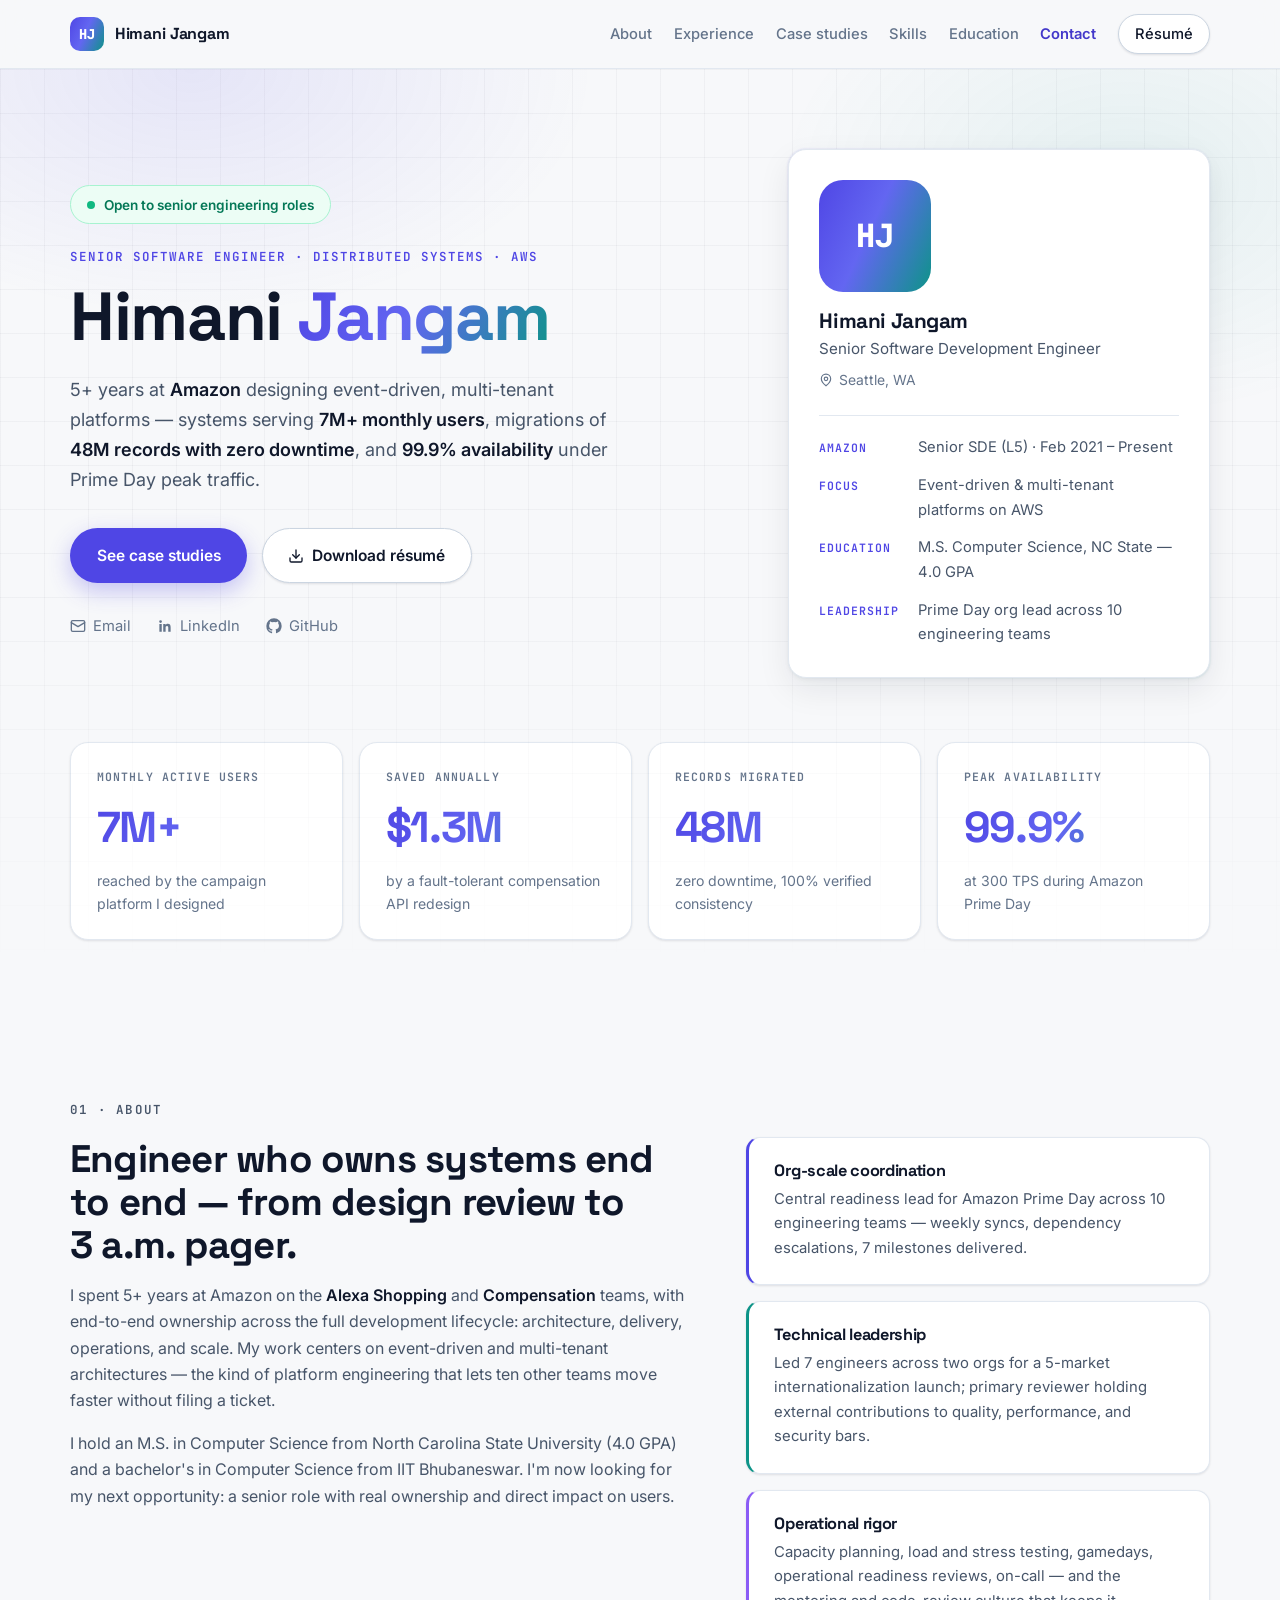
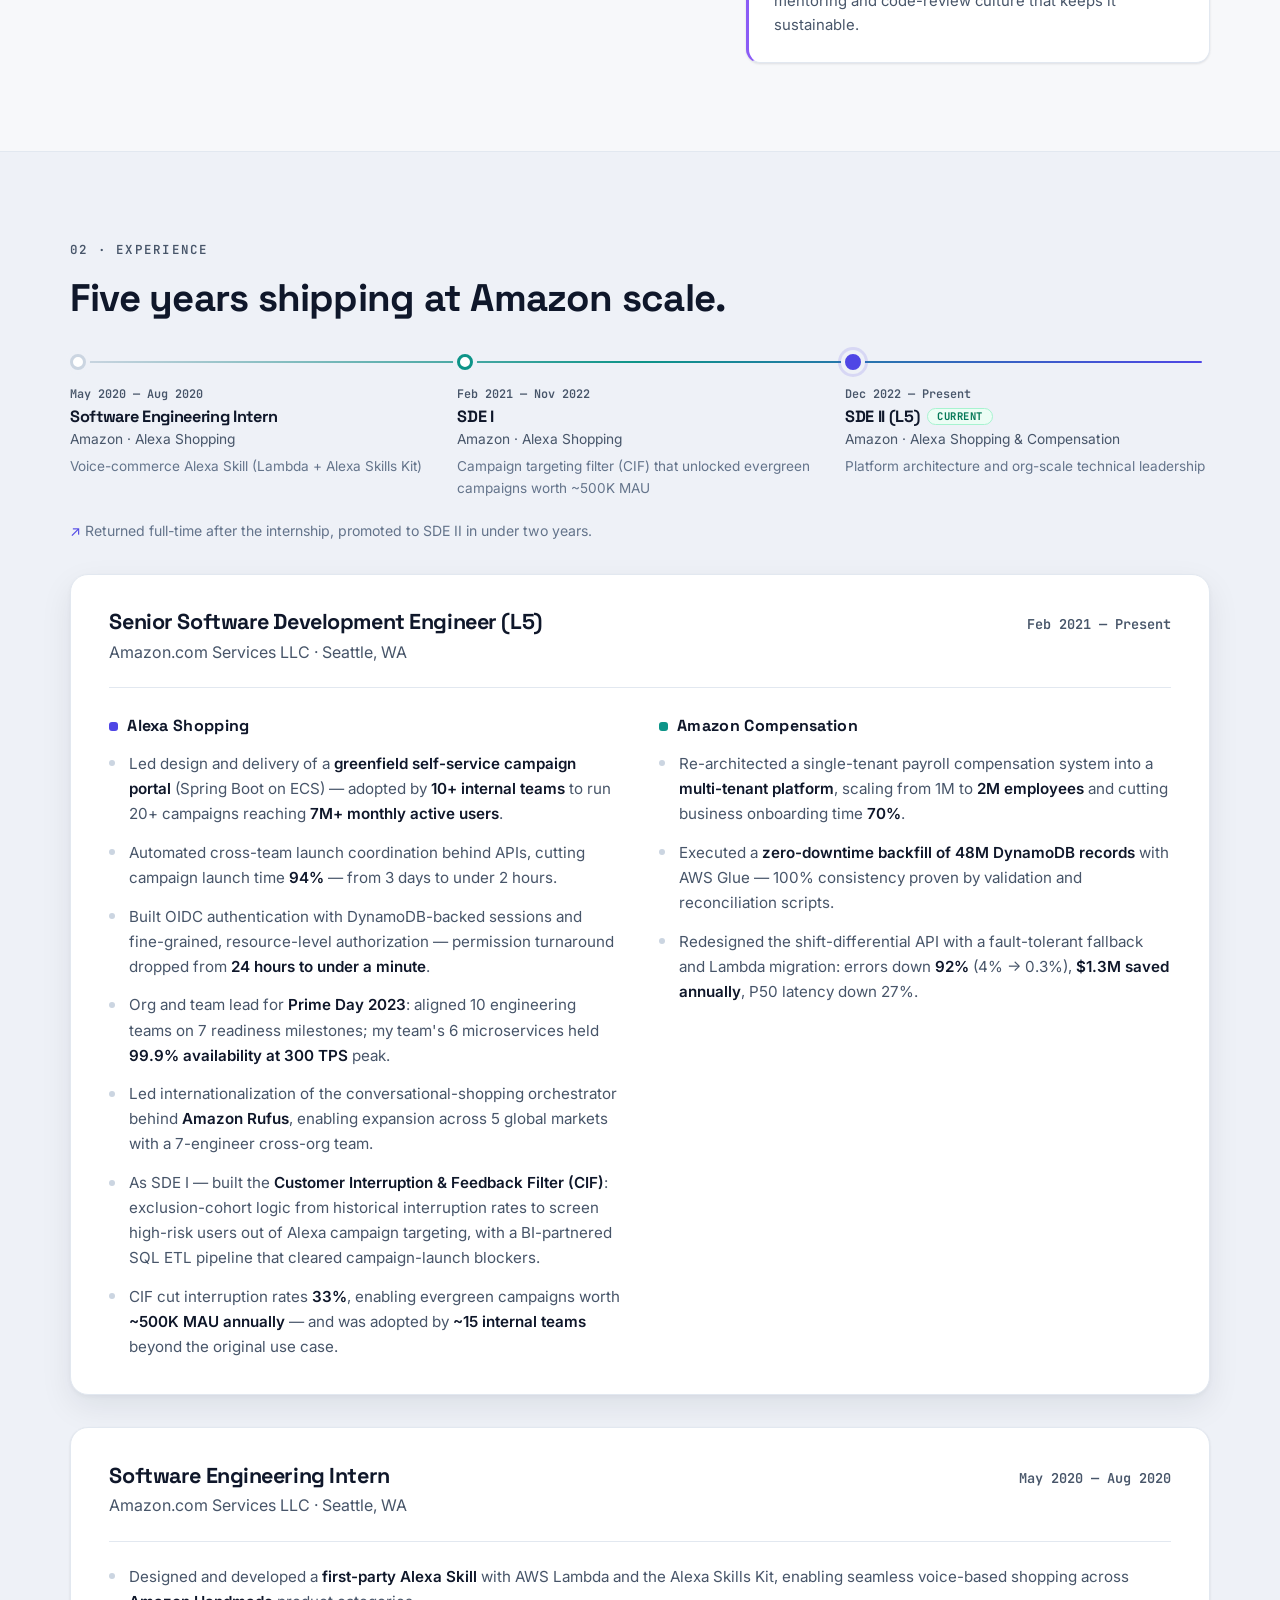
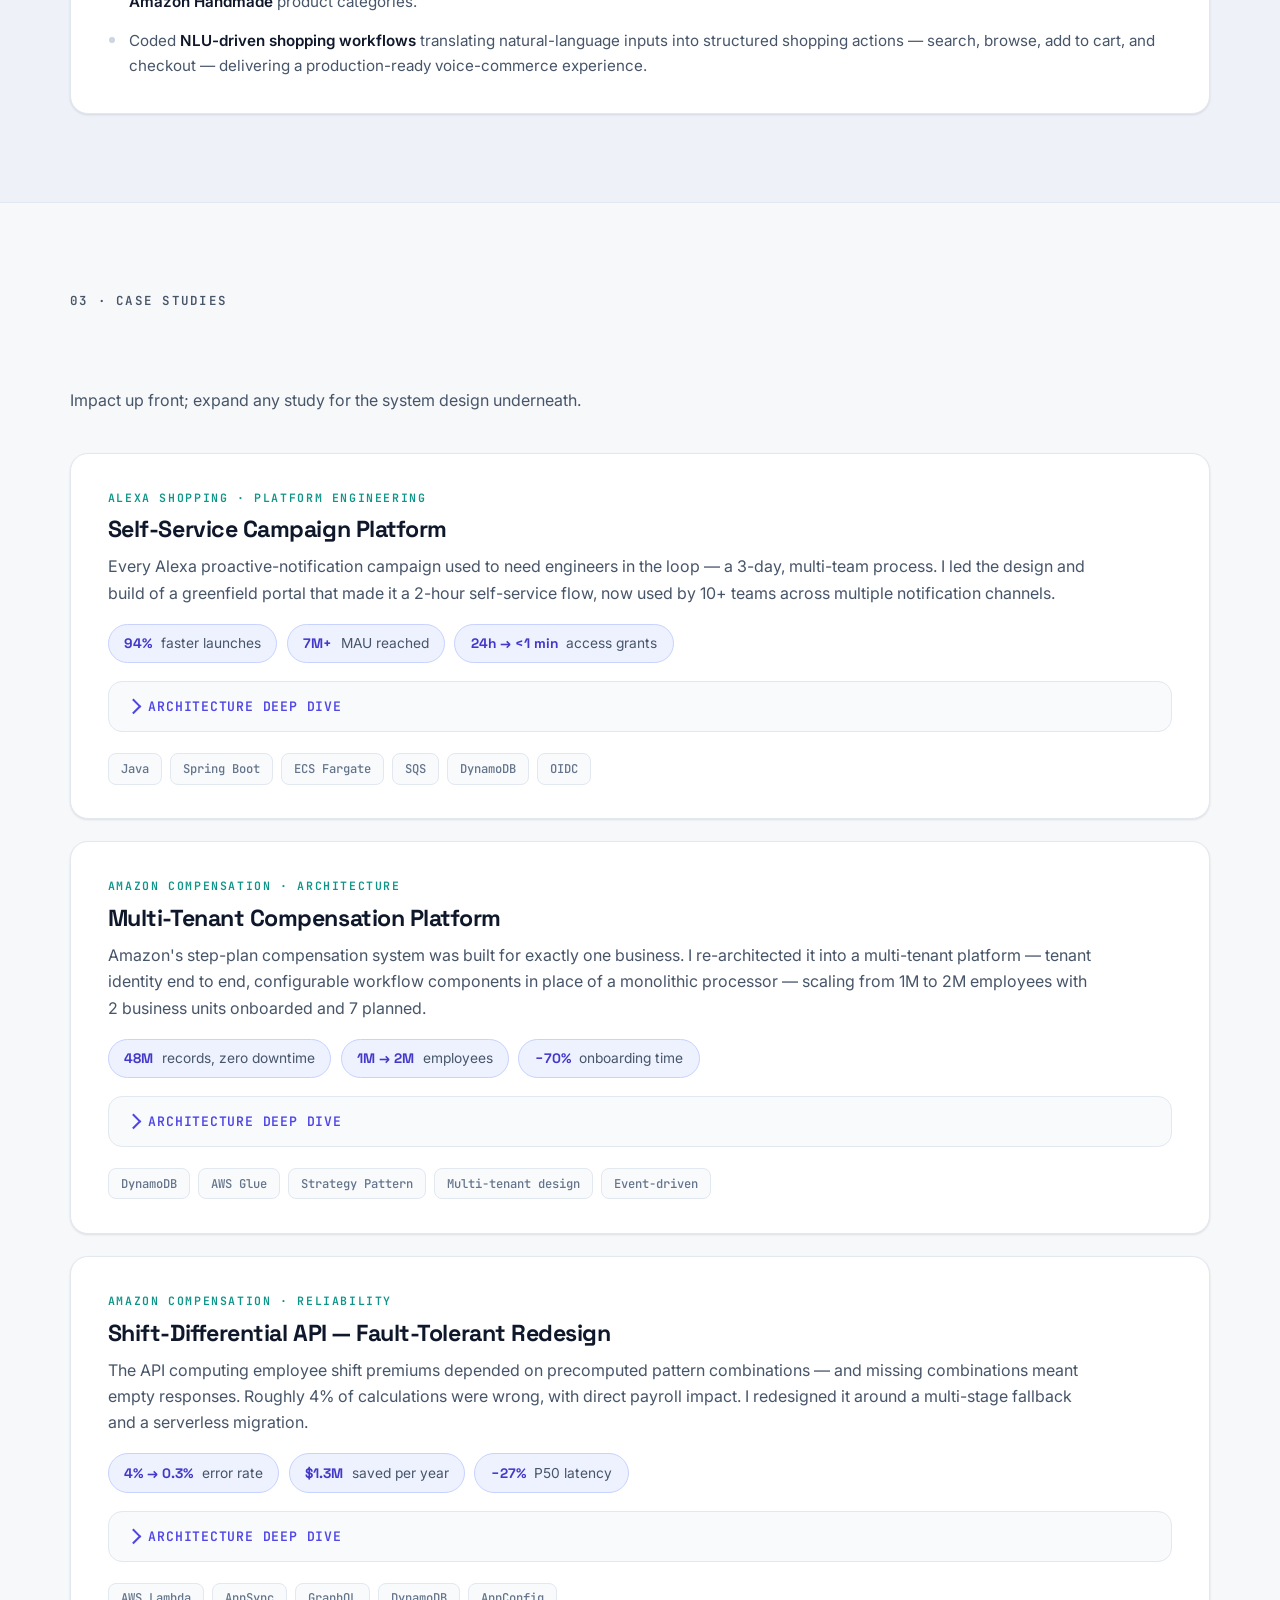
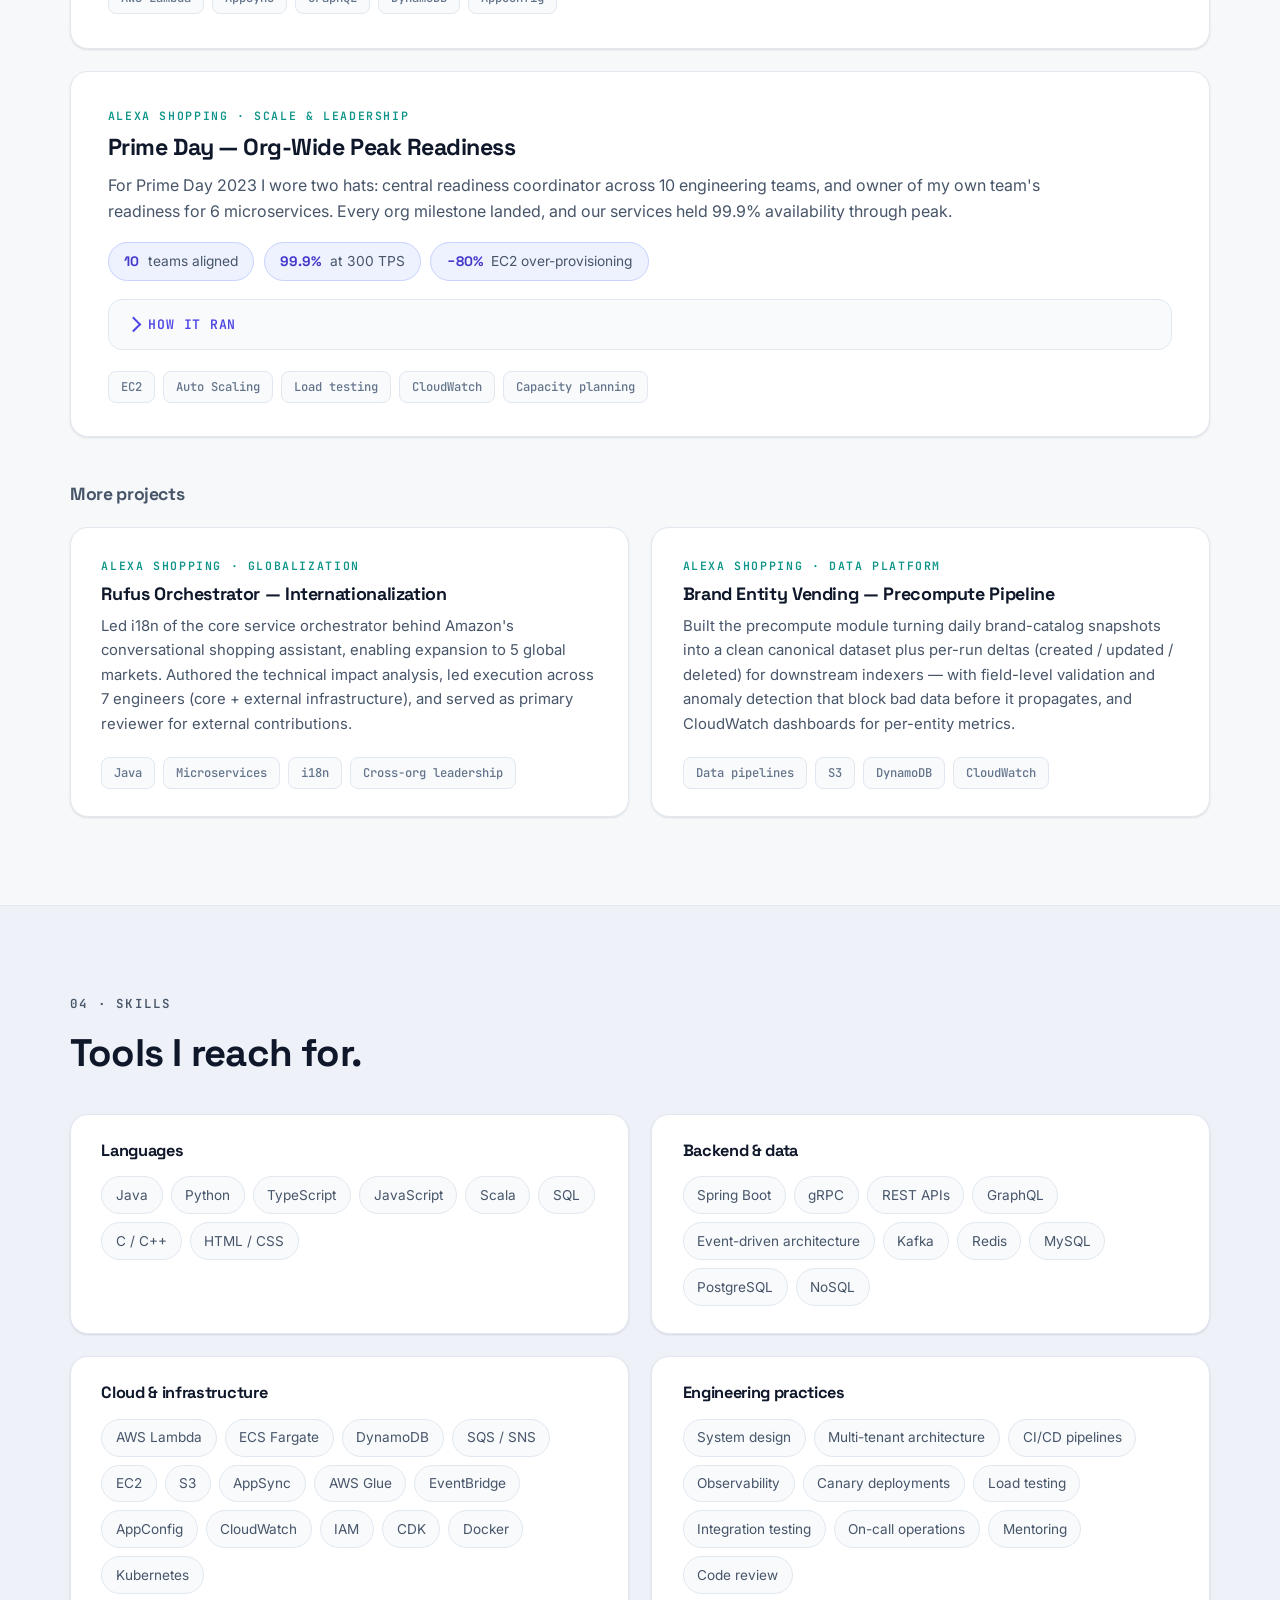
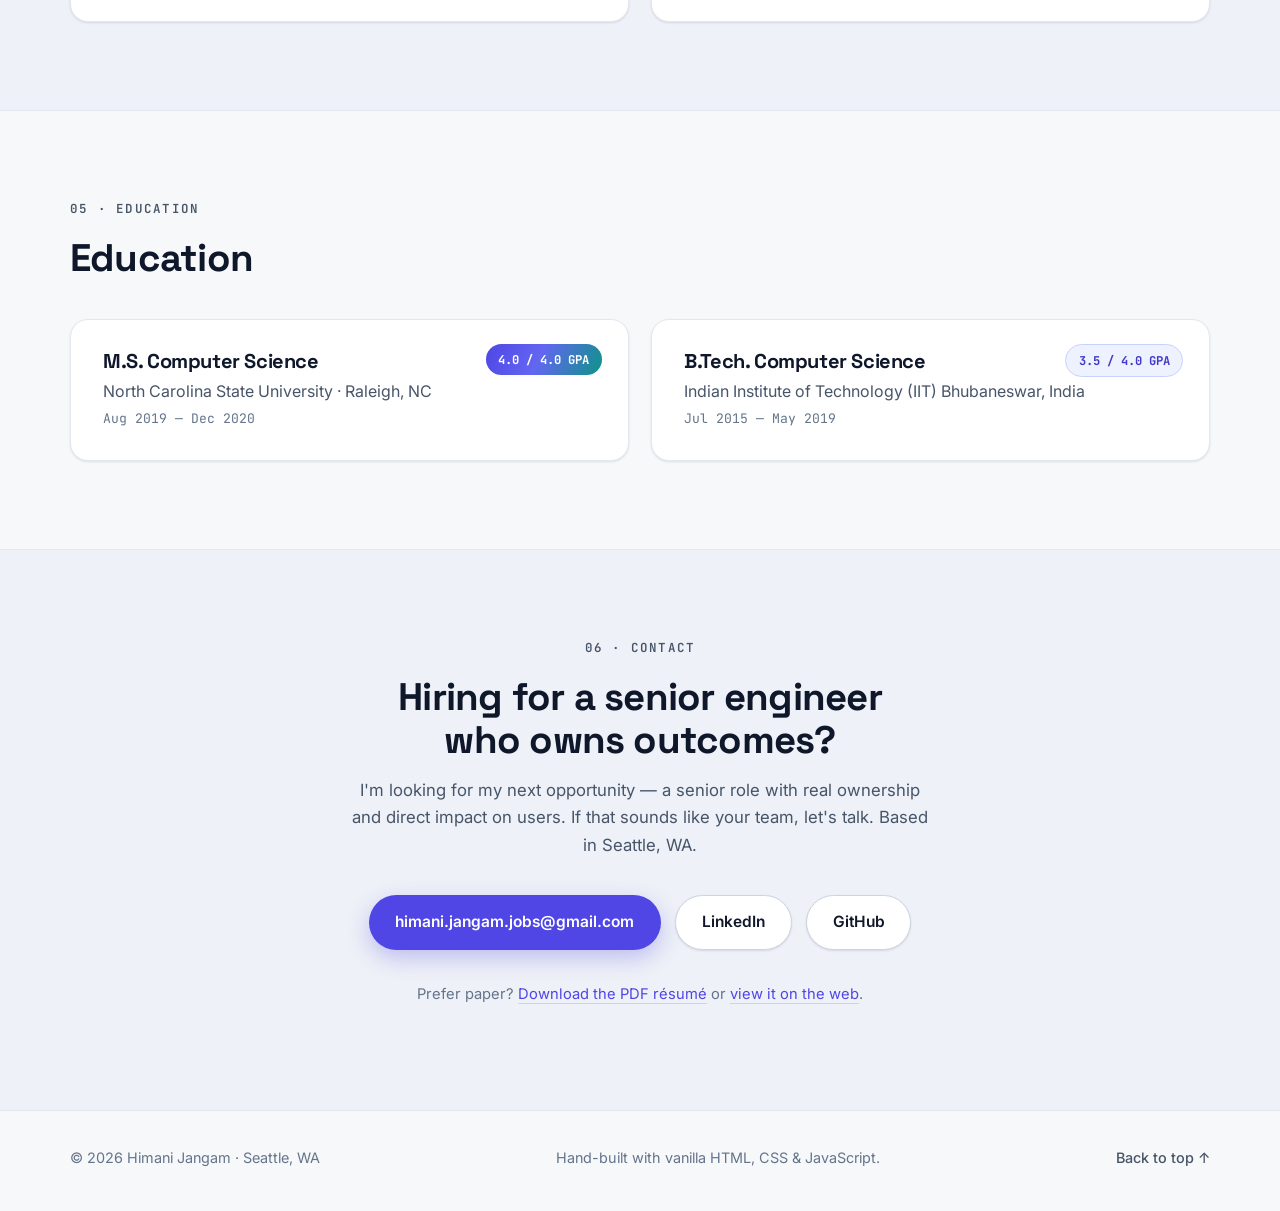
==== commit a1dc55bd: "Remove phone number; restore top-nav template in light palette - Strip phone from hero links, contac" ====
--- a/index.html
+++ b/index.html
@@ -35,7 +35,6 @@
         "name": "Himani Jangam",
         "jobTitle": "Senior Software Engineer",
         "email": "mailto:himani.jangam.jobs@gmail.com",
-        "telephone": "+1-984-777-1057",
         "address": { "@type": "PostalAddress", "addressLocality": "Seattle", "addressRegion": "WA" },
         "alumniOf": [
           { "@type": "CollegeOrUniversity", "name": "North Carolina State University" },
@@ -49,143 +48,181 @@
   <body>
     <a class="skip-link" href="#main">Skip to content</a>
     <div class="progress" id="progressBar" aria-hidden="true"></div>
-    <div class="page-glow" aria-hidden="true"></div>
-
-    <div class="layout">
-      <!-- ============ SIDEBAR ============ -->
-      <header class="sidebar">
-        <div class="sidebar-inner">
-          <div class="avatar-wrap">
-            <img
-              class="profile-photo"
-              id="profilePhoto"
-              src="https://avatars.githubusercontent.com/u/55857710?v=4"
-              alt="Portrait of Himani Jangam"
-              width="84"
-              height="84"
-            />
-            <div class="avatar-fallback" id="avatarFallback" aria-hidden="true">HJ</div>
-          </div>
-
-          <h1>Himani <span class="grad-text">Jangam</span></h1>
-          <p class="role">Senior Software Engineer</p>
-          <p class="pitch">
-            I design event-driven, multi-tenant platforms on AWS — and lead the cross-team efforts
-            that keep them fast, cheap, and up. 5+ years at <strong>Amazon</strong>.
-          </p>
-
-          <p class="status-badge"><span class="pulse-dot" aria-hidden="true"></span>Open to senior engineering roles</p>
-
-          <nav class="side-nav" aria-label="Primary">
-            <a href="#about"><span>01</span>About</a>
-            <a href="#impact"><span>02</span>Impact</a>
-            <a href="#experience"><span>03</span>Experience</a>
-            <a href="#work"><span>04</span>Case studies</a>
-            <a href="#skills"><span>05</span>Skills</a>
-            <a href="#education"><span>06</span>Education</a>
-            <a href="#contact"><span>07</span>Contact</a>
-          </nav>
-
-          <div class="sidebar-actions">
-            <a class="button primary" href="assets/Himani_Jangam_Resume.pdf" download>
-              <svg viewBox="0 0 24 24" width="16" height="16" fill="none" stroke="currentColor" stroke-width="2" stroke-linecap="round" stroke-linejoin="round" aria-hidden="true"><path d="M21 15v4a2 2 0 0 1-2 2H5a2 2 0 0 1-2-2v-4"/><polyline points="7 10 12 15 17 10"/><line x1="12" y1="15" x2="12" y2="3"/></svg>
-              Download résumé
-            </a>
-          </div>
-
-          <ul class="social-row" aria-label="Contact links">
-            <li>
-              <a href="mailto:himani.jangam.jobs@gmail.com" aria-label="Email Himani" title="Email">
-                <svg viewBox="0 0 24 24" width="20" height="20" fill="none" stroke="currentColor" stroke-width="2" stroke-linecap="round" stroke-linejoin="round" aria-hidden="true"><rect x="2" y="4" width="20" height="16" rx="2"/><path d="m22 7-10 6L2 7"/></svg>
+
+    <header class="header">
+      <div class="container header-inner">
+        <a class="brand" href="#top" aria-label="Himani Jangam — home">
+          <span class="brand-mark" aria-hidden="true">HJ</span>
+          <span class="brand-name">Himani Jangam</span>
+        </a>
+        <nav class="nav" id="navMenu" aria-label="Primary">
+          <a href="#about">About</a>
+          <a href="#experience">Experience</a>
+          <a href="#work">Case studies</a>
+          <a href="#skills">Skills</a>
+          <a href="#education">Education</a>
+          <a href="#contact">Contact</a>
+          <a class="nav-cta" href="assets/Himani_Jangam_Resume.pdf" download>Résumé</a>
+        </nav>
+        <button class="nav-toggle" id="navToggle" aria-label="Toggle navigation" aria-expanded="false" aria-controls="navMenu">
+          <span></span><span></span><span></span>
+        </button>
+      </div>
+    </header>
+
+    <main id="main">
+      <!-- ============ HERO ============ -->
+      <section class="hero" id="top">
+        <div class="hero-backdrop" aria-hidden="true"></div>
+        <div class="container hero-grid">
+          <div class="hero-copy">
+            <p class="status-badge reveal"><span class="pulse-dot" aria-hidden="true"></span>Open to senior engineering roles</p>
+            <p class="eyebrow reveal" style="--d: 0.05s">Senior Software Engineer · Distributed Systems · AWS</p>
+            <h1 class="reveal" style="--d: 0.1s">
+              Himani <span class="grad-text">Jangam</span>
+            </h1>
+            <p class="hero-lede reveal" style="--d: 0.15s">
+              5+ years at <strong>Amazon</strong> designing event-driven, multi-tenant platforms — systems serving
+              <strong>7M+ monthly users</strong>, migrations of <strong>48M records with zero downtime</strong>, and
+              <strong>99.9% availability</strong> under Prime Day peak traffic.
+            </p>
+            <div class="hero-actions reveal" style="--d: 0.2s">
+              <a class="button primary" href="#work">See case studies</a>
+              <a class="button secondary" href="assets/Himani_Jangam_Resume.pdf" download>
+                <svg viewBox="0 0 24 24" width="16" height="16" fill="none" stroke="currentColor" stroke-width="2" stroke-linecap="round" stroke-linejoin="round" aria-hidden="true"><path d="M21 15v4a2 2 0 0 1-2 2H5a2 2 0 0 1-2-2v-4"/><polyline points="7 10 12 15 17 10"/><line x1="12" y1="15" x2="12" y2="3"/></svg>
+                Download résumé
               </a>
-            </li>
-            <li>
-              <a href="https://linkedin.com/in/himanijangam" target="_blank" rel="noreferrer" aria-label="LinkedIn profile" title="LinkedIn">
-                <svg viewBox="0 0 24 24" width="20" height="20" fill="currentColor" aria-hidden="true"><path d="M20.45 20.45h-3.55v-5.57c0-1.33-.03-3.04-1.85-3.04-1.86 0-2.14 1.45-2.14 2.94v5.67H9.35V9h3.41v1.56h.05c.48-.9 1.64-1.85 3.37-1.85 3.6 0 4.27 2.37 4.27 5.46v6.28zM5.34 7.43a2.06 2.06 0 1 1 0-4.12 2.06 2.06 0 0 1 0 4.12zM7.12 20.45H3.56V9h3.56v11.45z"/></svg>
-              </a>
-            </li>
-            <li>
-              <a href="https://github.com/Himani70" target="_blank" rel="noreferrer" aria-label="GitHub profile" title="GitHub">
-                <svg viewBox="0 0 24 24" width="20" height="20" fill="currentColor" aria-hidden="true"><path d="M12 .5A11.5 11.5 0 0 0 .5 12a11.5 11.5 0 0 0 7.86 10.91c.58.11.79-.25.79-.55v-2.17c-3.2.7-3.87-1.36-3.87-1.36-.53-1.33-1.28-1.69-1.28-1.69-1.05-.71.08-.7.08-.7 1.16.08 1.77 1.19 1.77 1.19 1.03 1.76 2.7 1.25 3.36.96.1-.75.4-1.26.72-1.55-2.55-.29-5.24-1.28-5.24-5.69 0-1.25.45-2.28 1.19-3.09-.12-.29-.52-1.46.11-3.05 0 0 .97-.31 3.18 1.18a11.05 11.05 0 0 1 5.79 0c2.2-1.49 3.17-1.18 3.17-1.18.63 1.59.23 2.76.12 3.05.74.81 1.18 1.84 1.18 3.09 0 4.42-2.69 5.39-5.26 5.68.41.35.78 1.05.78 2.12v3.14c0 .3.2.67.8.55A11.5 11.5 0 0 0 23.5 12 11.5 11.5 0 0 0 12 .5z"/></svg>
-              </a>
-            </li>
-            <li>
-              <a href="tel:+19847771057" aria-label="Call 984-777-1057" title="984-777-1057">
-                <svg viewBox="0 0 24 24" width="20" height="20" fill="none" stroke="currentColor" stroke-width="2" stroke-linecap="round" stroke-linejoin="round" aria-hidden="true"><path d="M22 16.92v3a2 2 0 0 1-2.18 2 19.79 19.79 0 0 1-8.63-3.07 19.5 19.5 0 0 1-6-6 19.79 19.79 0 0 1-3.07-8.67A2 2 0 0 1 4.11 2h3a2 2 0 0 1 2 1.72c.12.96.36 1.9.7 2.81a2 2 0 0 1-.45 2.11L8.09 9.91a16 16 0 0 0 6 6l1.27-1.27a2 2 0 0 1 2.11-.45c.91.34 1.85.58 2.81.7A2 2 0 0 1 22 16.92z"/></svg>
-              </a>
-            </li>
-          </ul>
-          <p class="sidebar-loc">
-            <svg viewBox="0 0 24 24" width="14" height="14" fill="none" stroke="currentColor" stroke-width="2" stroke-linecap="round" stroke-linejoin="round" aria-hidden="true"><path d="M20 10c0 6-8 12-8 12s-8-6-8-12a8 8 0 0 1 16 0z"/><circle cx="12" cy="10" r="3"/></svg>
-            Seattle, WA
-          </p>
-        </div>
-      </header>
-
-      <!-- ============ CONTENT ============ -->
-      <main class="content" id="main">
-        <!-- About -->
-        <section class="section" id="about">
-          <p class="section-label reveal">01 — About</p>
-          <h2 class="reveal" style="--d: 0.05s">Engineer who owns systems end to end — from design review to 3&nbsp;a.m. pager.</h2>
-          <p class="reveal" style="--d: 0.1s">
-            I spent 5+ years at Amazon on the <strong>Alexa Shopping</strong> and <strong>Compensation</strong> teams,
-            with end-to-end ownership across the full development lifecycle: architecture, delivery, operations, and
-            scale. My work centers on event-driven and multi-tenant architectures — the kind of platform engineering
-            that lets ten other teams move faster without filing a ticket.
-          </p>
-          <p class="reveal" style="--d: 0.15s">
-            I hold an M.S. in Computer Science from North Carolina State University (4.0 GPA) and a bachelor's in
-            Computer Science from IIT Bhubaneswar. I'm now looking for my next opportunity: a senior role with real
-            ownership and direct impact on users.
-          </p>
-          <div class="about-cards">
-            <article class="info-card reveal" style="--d: 0.1s">
-              <h3>Org-scale coordination</h3>
-              <p>Central readiness lead for Amazon Prime Day across 10 engineering teams — weekly syncs, dependency escalations, 7 milestones delivered.</p>
-            </article>
-            <article class="info-card reveal" style="--d: 0.15s">
-              <h3>Technical leadership</h3>
-              <p>Led 7 engineers across two orgs for a 5-market internationalization launch; primary reviewer holding external contributions to quality, performance, and security bars.</p>
-            </article>
-            <article class="info-card reveal" style="--d: 0.2s">
-              <h3>Operational rigor</h3>
-              <p>Capacity planning, load and stress testing, gamedays, operational readiness reviews, on-call — and the mentoring and code-review culture that keeps it sustainable.</p>
-            </article>
-          </div>
-        </section>
-
-        <!-- Impact -->
-        <section class="section" id="impact">
-          <p class="section-label reveal">02 — Impact</p>
-          <h2 class="reveal" style="--d: 0.05s">The numbers I'm proudest of.</h2>
-          <dl class="impact-grid" aria-label="Career impact at a glance">
-            <div class="impact-tile reveal">
+            </div>
+            <ul class="hero-links reveal" style="--d: 0.25s">
+              <li>
+                <a href="mailto:himani.jangam.jobs@gmail.com">
+                  <svg viewBox="0 0 24 24" width="16" height="16" fill="none" stroke="currentColor" stroke-width="2" stroke-linecap="round" stroke-linejoin="round" aria-hidden="true"><rect x="2" y="4" width="20" height="16" rx="2"/><path d="m22 7-10 6L2 7"/></svg>
+                  Email
+                </a>
+              </li>
+              <li>
+                <a href="https://linkedin.com/in/himanijangam" target="_blank" rel="noreferrer">
+                  <svg viewBox="0 0 24 24" width="16" height="16" fill="currentColor" aria-hidden="true"><path d="M20.45 20.45h-3.55v-5.57c0-1.33-.03-3.04-1.85-3.04-1.86 0-2.14 1.45-2.14 2.94v5.67H9.35V9h3.41v1.56h.05c.48-.9 1.64-1.85 3.37-1.85 3.6 0 4.27 2.37 4.27 5.46v6.28zM5.34 7.43a2.06 2.06 0 1 1 0-4.12 2.06 2.06 0 0 1 0 4.12zM7.12 20.45H3.56V9h3.56v11.45z"/></svg>
+                  LinkedIn
+                </a>
+              </li>
+              <li>
+                <a href="https://github.com/Himani70" target="_blank" rel="noreferrer">
+                  <svg viewBox="0 0 24 24" width="16" height="16" fill="currentColor" aria-hidden="true"><path d="M12 .5A11.5 11.5 0 0 0 .5 12a11.5 11.5 0 0 0 7.86 10.91c.58.11.79-.25.79-.55v-2.17c-3.2.7-3.87-1.36-3.87-1.36-.53-1.33-1.28-1.69-1.28-1.69-1.05-.71.08-.7.08-.7 1.16.08 1.77 1.19 1.77 1.19 1.03 1.76 2.7 1.25 3.36.96.1-.75.4-1.26.72-1.55-2.55-.29-5.24-1.28-5.24-5.69 0-1.25.45-2.28 1.19-3.09-.12-.29-.52-1.46.11-3.05 0 0 .97-.31 3.18 1.18a11.05 11.05 0 0 1 5.79 0c2.2-1.49 3.17-1.18 3.17-1.18.63 1.59.23 2.76.12 3.05.74.81 1.18 1.84 1.18 3.09 0 4.42-2.69 5.39-5.26 5.68.41.35.78 1.05.78 2.12v3.14c0 .3.2.67.8.55A11.5 11.5 0 0 0 23.5 12 11.5 11.5 0 0 0 12 .5z"/></svg>
+                  GitHub
+                </a>
+              </li>
+            </ul>
+          </div>
+
+          <aside class="hero-card reveal" style="--d: 0.2s" aria-label="Profile summary">
+            <div class="avatar-wrap">
+              <img
+                class="profile-photo"
+                id="profilePhoto"
+                src="https://avatars.githubusercontent.com/u/55857710?v=4"
+                alt="Portrait of Himani Jangam"
+                width="112"
+                height="112"
+              />
+              <div class="avatar-fallback" id="avatarFallback" aria-hidden="true">HJ</div>
+            </div>
+            <div class="hero-card-id">
+              <h2>Himani Jangam</h2>
+              <p>Senior Software Development Engineer</p>
+              <p class="hero-card-loc">
+                <svg viewBox="0 0 24 24" width="14" height="14" fill="none" stroke="currentColor" stroke-width="2" stroke-linecap="round" stroke-linejoin="round" aria-hidden="true"><path d="M20 10c0 6-8 12-8 12s-8-6-8-12a8 8 0 0 1 16 0z"/><circle cx="12" cy="10" r="3"/></svg>
+                Seattle, WA
+              </p>
+            </div>
+            <ul class="hero-card-facts">
+              <li>
+                <span class="fact-key">Amazon</span>
+                <span class="fact-val">Senior SDE (L5) · Feb 2021 – Present</span>
+              </li>
+              <li>
+                <span class="fact-key">Focus</span>
+                <span class="fact-val">Event-driven &amp; multi-tenant platforms on AWS</span>
+              </li>
+              <li>
+                <span class="fact-key">Education</span>
+                <span class="fact-val">M.S. Computer Science, NC State — 4.0 GPA</span>
+              </li>
+              <li>
+                <span class="fact-key">Leadership</span>
+                <span class="fact-val">Prime Day org lead across 10 engineering teams</span>
+              </li>
+            </ul>
+          </aside>
+        </div>
+
+        <div class="container">
+          <dl class="impact-strip reveal" aria-label="Career impact at a glance">
+            <div class="impact-tile">
+              <dt>Monthly active users</dt>
               <dd><span class="counter" data-count="7" data-suffix="M+">0</span></dd>
-              <dt>Monthly active users</dt>
               <p>reached by the campaign platform I designed</p>
             </div>
-            <div class="impact-tile reveal" style="--d: 0.06s">
+            <div class="impact-tile">
+              <dt>Saved annually</dt>
               <dd><span class="counter" data-count="1.3" data-prefix="$" data-suffix="M" data-decimals="1">0</span></dd>
-              <dt>Saved annually</dt>
               <p>by a fault-tolerant compensation API redesign</p>
             </div>
-            <div class="impact-tile reveal" style="--d: 0.12s">
+            <div class="impact-tile">
+              <dt>Records migrated</dt>
               <dd><span class="counter" data-count="48" data-suffix="M">0</span></dd>
-              <dt>Records migrated</dt>
               <p>zero downtime, 100% verified consistency</p>
             </div>
-            <div class="impact-tile reveal" style="--d: 0.18s">
+            <div class="impact-tile">
+              <dt>Peak availability</dt>
               <dd><span class="counter" data-count="99.9" data-suffix="%" data-decimals="1">0</span></dd>
-              <dt>Peak availability</dt>
               <p>at 300 TPS during Amazon Prime Day</p>
             </div>
           </dl>
-        </section>
-
-        <!-- Experience -->
-        <section class="section" id="experience">
-          <p class="section-label reveal">03 — Experience</p>
+        </div>
+      </section>
+
+      <!-- ============ ABOUT ============ -->
+      <section class="section" id="about">
+        <div class="container">
+          <p class="section-label reveal">01 · About</p>
+          <div class="section-grid">
+            <div class="reveal" style="--d: 0.05s">
+              <h2>Engineer who owns systems end to end — from design review to 3&nbsp;a.m. pager.</h2>
+              <p>
+                I spent 5+ years at Amazon on the <strong>Alexa Shopping</strong> and <strong>Compensation</strong> teams,
+                with end-to-end ownership across the full development lifecycle: architecture, delivery, operations, and
+                scale. My work centers on event-driven and multi-tenant architectures — the kind of platform engineering
+                that lets ten other teams move faster without filing a ticket.
+              </p>
+              <p>
+                I hold an M.S. in Computer Science from North Carolina State University (4.0 GPA) and a bachelor's in
+                Computer Science from IIT Bhubaneswar. I'm now looking for my next opportunity: a senior role with real
+                ownership and direct impact on users.
+              </p>
+            </div>
+            <div class="about-cards">
+              <article class="info-card reveal" style="--d: 0.1s">
+                <h3>Org-scale coordination</h3>
+                <p>Central readiness lead for Amazon Prime Day across 10 engineering teams — weekly syncs, dependency escalations, 7 milestones delivered.</p>
+              </article>
+              <article class="info-card reveal" style="--d: 0.15s">
+                <h3>Technical leadership</h3>
+                <p>Led 7 engineers across two orgs for a 5-market internationalization launch; primary reviewer holding external contributions to quality, performance, and security bars.</p>
+              </article>
+              <article class="info-card reveal" style="--d: 0.2s">
+                <h3>Operational rigor</h3>
+                <p>Capacity planning, load and stress testing, gamedays, operational readiness reviews, on-call — and the mentoring and code-review culture that keeps it sustainable.</p>
+              </article>
+            </div>
+          </div>
+        </div>
+      </section>
+
+      <!-- ============ EXPERIENCE ============ -->
+      <section class="section section-alt" id="experience">
+        <div class="container">
+          <p class="section-label reveal">02 · Experience</p>
           <h2 class="reveal" style="--d: 0.05s">Five years shipping at Amazon scale.</h2>
 
           <div class="career-path reveal" style="--d: 0.08s" aria-label="Career progression at Amazon">
@@ -224,25 +261,27 @@
               <p class="xp-dates">Feb 2021 — Present</p>
             </header>
 
-            <div class="xp-team">
-              <h4><span class="team-dot" aria-hidden="true"></span>Alexa Shopping</h4>
-              <ul>
-                <li>Led design and delivery of a <strong>greenfield self-service campaign portal</strong> (Spring Boot on ECS) — adopted by <strong>10+ internal teams</strong> to run 20+ campaigns reaching <strong>7M+ monthly active users</strong>.</li>
-                <li>Automated cross-team launch coordination behind APIs, cutting campaign launch time <strong>94%</strong> — from 3 days to under 2 hours.</li>
-                <li>Built OIDC authentication with DynamoDB-backed sessions and fine-grained, resource-level authorization — permission turnaround dropped from <strong>24 hours to under a minute</strong>.</li>
-                <li>Org and team lead for <strong>Prime Day 2023</strong>: aligned 10 engineering teams on 7 readiness milestones; my team's 6 microservices held <strong>99.9% availability at 300 TPS</strong> peak.</li>
-                <li>Led internationalization of the conversational-shopping orchestrator behind <strong>Amazon Rufus</strong>, enabling expansion across 5 global markets with a 7-engineer cross-org team.</li>
-                <li>As SDE I — built the <strong>Customer Interruption &amp; Feedback Filter (CIF)</strong>: exclusion-cohort logic from historical interruption rates to screen high-risk users out of Alexa campaign targeting, with a BI-partnered SQL ETL pipeline that cleared campaign-launch blockers.</li>
-                <li>CIF cut interruption rates <strong>33%</strong>, enabling evergreen campaigns worth <strong>~500K MAU annually</strong> — and was adopted by <strong>~15 internal teams</strong> beyond the original use case.</li>
-              </ul>
-            </div>
-            <div class="xp-team">
-              <h4><span class="team-dot alt" aria-hidden="true"></span>Amazon Compensation</h4>
-              <ul>
-                <li>Re-architected a single-tenant payroll compensation system into a <strong>multi-tenant platform</strong>, scaling from 1M to <strong>2M employees</strong> and cutting business onboarding time <strong>70%</strong>.</li>
-                <li>Executed a <strong>zero-downtime backfill of 48M DynamoDB records</strong> with AWS Glue — 100% consistency proven by validation and reconciliation scripts.</li>
-                <li>Redesigned the shift-differential API with a fault-tolerant fallback and Lambda migration: errors down <strong>92%</strong> (4% → 0.3%), <strong>$1.3M saved annually</strong>, P50 latency down 27%.</li>
-              </ul>
+            <div class="xp-teams">
+              <div class="xp-team">
+                <h4><span class="team-dot" aria-hidden="true"></span>Alexa Shopping</h4>
+                <ul>
+                  <li>Led design and delivery of a <strong>greenfield self-service campaign portal</strong> (Spring Boot on ECS) — adopted by <strong>10+ internal teams</strong> to run 20+ campaigns reaching <strong>7M+ monthly active users</strong>.</li>
+                  <li>Automated cross-team launch coordination behind APIs, cutting campaign launch time <strong>94%</strong> — from 3 days to under 2 hours.</li>
+                  <li>Built OIDC authentication with DynamoDB-backed sessions and fine-grained, resource-level authorization — permission turnaround dropped from <strong>24 hours to under a minute</strong>.</li>
+                  <li>Org and team lead for <strong>Prime Day 2023</strong>: aligned 10 engineering teams on 7 readiness milestones; my team's 6 microservices held <strong>99.9% availability at 300 TPS</strong> peak.</li>
+                  <li>Led internationalization of the conversational-shopping orchestrator behind <strong>Amazon Rufus</strong>, enabling expansion across 5 global markets with a 7-engineer cross-org team.</li>
+                  <li>As SDE I — built the <strong>Customer Interruption &amp; Feedback Filter (CIF)</strong>: exclusion-cohort logic from historical interruption rates to screen high-risk users out of Alexa campaign targeting, with a BI-partnered SQL ETL pipeline that cleared campaign-launch blockers.</li>
+                  <li>CIF cut interruption rates <strong>33%</strong>, enabling evergreen campaigns worth <strong>~500K MAU annually</strong> — and was adopted by <strong>~15 internal teams</strong> beyond the original use case.</li>
+                </ul>
+              </div>
+              <div class="xp-team">
+                <h4><span class="team-dot alt" aria-hidden="true"></span>Amazon Compensation</h4>
+                <ul>
+                  <li>Re-architected a single-tenant payroll compensation system into a <strong>multi-tenant platform</strong>, scaling from 1M to <strong>2M employees</strong> and cutting business onboarding time <strong>70%</strong>.</li>
+                  <li>Executed a <strong>zero-downtime backfill of 48M DynamoDB records</strong> with AWS Glue — 100% consistency proven by validation and reconciliation scripts.</li>
+                  <li>Redesigned the shift-differential API with a fault-tolerant fallback and Lambda migration: errors down <strong>92%</strong> (4% → 0.3%), <strong>$1.3M saved annually</strong>, P50 latency down 27%.</li>
+                </ul>
+              </div>
             </div>
           </article>
 
@@ -261,13 +300,17 @@
               </ul>
             </div>
           </article>
-        </section>
-
-        <!-- Case studies -->
-        <section class="section" id="work">
-          <p class="section-label reveal">04 — Case studies</p>
+        </div>
+      </section>
+
+      <!-- ============ CASE STUDIES ============ -->
+      <section class="section" id="work">
+        <div class="container">
+          <p class="section-label reveal">03 · Case studies</p>
           <h2 class="reveal" style="--d: 0.05s">Selected work, with the architecture behind it.</h2>
-          <p class="section-sub reveal" style="--d: 0.1s">Impact up front; expand any study for the system design underneath.</p>
+          <p class="section-sub reveal" style="--d: 0.1s">
+            Impact up front; expand any study for the system design underneath.
+          </p>
 
           <div class="case-list">
             <article class="case-card reveal">
@@ -396,11 +439,13 @@
               <p class="tech-tags"><span>Data pipelines</span><span>S3</span><span>DynamoDB</span><span>CloudWatch</span></p>
             </article>
           </div>
-        </section>
-
-        <!-- Skills -->
-        <section class="section" id="skills">
-          <p class="section-label reveal">05 — Skills</p>
+        </div>
+      </section>
+
+      <!-- ============ SKILLS ============ -->
+      <section class="section section-alt" id="skills">
+        <div class="container">
+          <p class="section-label reveal">04 · Skills</p>
           <h2 class="reveal" style="--d: 0.05s">Tools I reach for.</h2>
           <div class="skills-grid">
             <article class="skill-group reveal">
@@ -428,11 +473,13 @@
               </p>
             </article>
           </div>
-        </section>
-
-        <!-- Education -->
-        <section class="section" id="education">
-          <p class="section-label reveal">06 — Education</p>
+        </div>
+      </section>
+
+      <!-- ============ EDUCATION ============ -->
+      <section class="section" id="education">
+        <div class="container">
+          <p class="section-label reveal">05 · Education</p>
           <h2 class="reveal" style="--d: 0.05s">Education</h2>
           <div class="edu-grid">
             <article class="edu-card reveal">
@@ -448,12 +495,14 @@
               <p class="edu-dates">Jul 2015 — May 2019</p>
             </article>
           </div>
-        </section>
-
-        <!-- Contact -->
-        <section class="section" id="contact">
-          <p class="section-label reveal">07 — Contact</p>
-          <h2 class="reveal" style="--d: 0.05s">Hiring for a senior engineer who owns outcomes?</h2>
+        </div>
+      </section>
+
+      <!-- ============ CONTACT ============ -->
+      <section class="section section-alt" id="contact">
+        <div class="container contact-wrap">
+          <p class="section-label reveal">06 · Contact</p>
+          <h2 class="reveal" style="--d: 0.05s">Hiring for a senior engineer<br />who owns outcomes?</h2>
           <p class="contact-lede reveal" style="--d: 0.1s">
             I'm looking for my next opportunity — a senior role with real ownership and direct impact on users.
             If that sounds like your team, let's talk. Based in Seattle, WA.
@@ -462,20 +511,22 @@
             <a class="button primary" href="mailto:himani.jangam.jobs@gmail.com">himani.jangam.jobs@gmail.com</a>
             <a class="button secondary" href="https://linkedin.com/in/himanijangam" target="_blank" rel="noreferrer">LinkedIn</a>
             <a class="button secondary" href="https://github.com/Himani70" target="_blank" rel="noreferrer">GitHub</a>
-            <a class="button secondary" href="tel:+19847771057">984-777-1057</a>
           </div>
           <p class="contact-alt reveal" style="--d: 0.2s">
             Prefer paper? <a href="assets/Himani_Jangam_Resume.pdf" download>Download the PDF résumé</a> or
             <a href="resume.html">view it on the web</a>.
           </p>
-        </section>
-
-        <footer class="footer">
-          <p>© <span id="year">2026</span> Himani Jangam · Hand-built with vanilla HTML, CSS &amp; JavaScript.</p>
-          <a class="to-top" href="#top" onclick="window.scrollTo({top:0,behavior:'smooth'});return false;">Back to top ↑</a>
-        </footer>
-      </main>
-    </div>
+        </div>
+      </section>
+    </main>
+
+    <footer class="footer">
+      <div class="container footer-inner">
+        <p>© <span id="year">2026</span> Himani Jangam · Seattle, WA</p>
+        <p class="footer-note">Hand-built with vanilla HTML, CSS &amp; JavaScript.</p>
+        <a class="to-top" href="#top">Back to top ↑</a>
+      </div>
+    </footer>
 
     <script src="script.js"></script>
   </body>
--- a/styles.css
+++ b/styles.css
@@ -1,11 +1,12 @@
 /* ==========================================================================
    Himani Jangam — portfolio
-   Light, editorial, recruiter-first. Split sidebar layout. Vanilla CSS.
+   Original top-nav template in a light, editorial palette. Vanilla CSS.
    ========================================================================== */
 
 :root {
   color-scheme: light;
   --bg: #f7f8fa;
+  --bg-alt: #eef1f7;
   --card: #ffffff;
   --card-tint: #f8fafc;
   --border: #e2e8f0;
@@ -31,14 +32,14 @@
 
 html {
   scroll-behavior: smooth;
-  scroll-padding-top: 2.5rem;
+  scroll-padding-top: 5.5rem;
 }
 
 body {
   margin: 0;
   font-family: var(--font-body);
   font-size: 1rem;
-  line-height: 1.7;
+  line-height: 1.65;
   background: var(--bg);
   color: var(--ink);
   -webkit-font-smoothing: antialiased;
@@ -53,15 +54,20 @@
   margin: 0 0 1rem;
   font-family: var(--font-display);
   font-weight: 700;
-  line-height: 1.15;
+  line-height: 1.12;
   letter-spacing: -0.02em;
   color: var(--ink);
 }
 
-h1 { font-size: clamp(2.3rem, 4.5vw, 3rem); }
-h2 { font-size: clamp(1.6rem, 2.6vw, 2.1rem); max-width: 30ch; }
-h3 { font-size: 1.3rem; }
+h1 { font-size: clamp(2.75rem, 6vw, 4.25rem); }
+h2 { font-size: clamp(1.8rem, 3vw, 2.4rem); }
+h3 { font-size: 1.35rem; }
 h4 { font-size: 1.05rem; }
+
+.container {
+  width: min(1140px, calc(100% - 2.5rem));
+  margin: 0 auto;
+}
 
 ::selection { background: rgba(79, 70, 229, 0.18); }
 
@@ -84,7 +90,10 @@
 }
 .skip-link:focus { top: 0.75rem; }
 
-/* Scroll progress */
+/* --------------------------------------------------------------------------
+   Scroll progress + header
+   -------------------------------------------------------------------------- */
+
 .progress {
   position: fixed;
   inset: 0 auto auto 0;
@@ -94,100 +103,138 @@
   background: var(--grad);
 }
 
-/* Soft wash at the top of the page */
-.page-glow {
-  position: fixed;
+.header {
+  position: sticky;
+  top: 0;
+  z-index: 50;
+  background: rgba(247, 248, 250, 0.85);
+  backdrop-filter: blur(14px);
+  -webkit-backdrop-filter: blur(14px);
+  border-bottom: 1px solid var(--border);
+}
+
+.header-inner {
+  display: flex;
+  align-items: center;
+  justify-content: space-between;
+  gap: 1.5rem;
+  padding: 0.85rem 0;
+}
+
+.brand {
+  display: inline-flex;
+  align-items: center;
+  gap: 0.65rem;
+  font-family: var(--font-display);
+  font-weight: 700;
+  letter-spacing: -0.01em;
+}
+
+.brand-mark {
+  display: inline-grid;
+  place-items: center;
+  width: 2.15rem;
+  height: 2.15rem;
+  border-radius: 10px;
+  background: var(--grad);
+  color: #fff;
+  font-size: 0.85rem;
+  font-weight: 800;
+  font-family: var(--font-mono);
+}
+
+.nav {
+  display: flex;
+  align-items: center;
+  gap: 1.35rem;
+  font-size: 0.92rem;
+  font-weight: 500;
+  color: var(--faint);
+}
+
+.nav a { transition: color 0.2s ease; }
+.nav a:hover { color: var(--ink); }
+.nav a.active { color: var(--accent-deep); font-weight: 600; }
+
+.nav-cta {
+  padding: 0.45rem 1rem;
+  border: 1px solid var(--border-strong);
+  border-radius: 999px;
+  background: var(--card);
+  color: var(--ink);
+  box-shadow: var(--shadow-sm);
+  transition: border-color 0.2s ease, background 0.2s ease;
+}
+.nav-cta:hover { border-color: var(--accent-border); background: var(--accent-soft); }
+
+.nav-toggle {
+  display: none;
+  flex-direction: column;
+  justify-content: center;
+  gap: 5px;
+  width: 2.4rem;
+  height: 2.4rem;
+  padding: 0.5rem;
+  border: 1px solid var(--border);
+  border-radius: 10px;
+  background: var(--card);
+  cursor: pointer;
+}
+.nav-toggle span {
+  display: block;
+  height: 2px;
+  width: 100%;
+  border-radius: 2px;
+  background: var(--ink);
+  transition: transform 0.25s ease, opacity 0.25s ease;
+}
+.nav-toggle[aria-expanded='true'] span:nth-child(1) { transform: translateY(7px) rotate(45deg); }
+.nav-toggle[aria-expanded='true'] span:nth-child(2) { opacity: 0; }
+.nav-toggle[aria-expanded='true'] span:nth-child(3) { transform: translateY(-7px) rotate(-45deg); }
+
+/* --------------------------------------------------------------------------
+   Hero
+   -------------------------------------------------------------------------- */
+
+.hero {
+  position: relative;
+  padding: 5rem 0 4.5rem;
+  overflow: hidden;
+}
+
+.hero-backdrop {
+  position: absolute;
   inset: 0;
-  z-index: -1;
   pointer-events: none;
   background:
-    radial-gradient(700px 420px at 12% -4%, rgba(79, 70, 229, 0.09), transparent 65%),
-    radial-gradient(640px 420px at 88% -8%, rgba(13, 148, 136, 0.07), transparent 62%);
-}
-
-/* --------------------------------------------------------------------------
-   Split layout: sticky sidebar + scrolling content
-   -------------------------------------------------------------------------- */
-
-.layout {
+    radial-gradient(620px 380px at 15% 0%, rgba(79, 70, 229, 0.1), transparent 65%),
+    radial-gradient(560px 380px at 88% 12%, rgba(13, 148, 136, 0.08), transparent 62%),
+    linear-gradient(rgba(15, 23, 42, 0.035) 1px, transparent 1px),
+    linear-gradient(90deg, rgba(15, 23, 42, 0.035) 1px, transparent 1px);
+  background-size: auto, auto, 44px 44px, 44px 44px;
+  -webkit-mask-image: linear-gradient(#000 55%, transparent 96%);
+  mask-image: linear-gradient(#000 55%, transparent 96%);
+}
+
+.hero-grid {
+  position: relative;
   display: grid;
-  grid-template-columns: minmax(330px, 400px) minmax(0, 1fr);
-  gap: clamp(3rem, 7vw, 7rem);
-  width: min(1280px, calc(100% - 4rem));
-  margin: 0 auto;
-}
-
-.sidebar-inner {
-  position: sticky;
-  top: 0;
-  display: flex;
-  flex-direction: column;
-  max-height: 100vh;
-  padding: clamp(3rem, 8vh, 5.5rem) 0 2.5rem;
-}
-
-.avatar-wrap { position: relative; width: 84px; height: 84px; margin-bottom: 1.4rem; }
-
-.profile-photo {
-  width: 84px;
-  height: 84px;
-  border-radius: 22px;
-  object-fit: cover;
-  border: 3px solid #fff;
-  box-shadow: var(--shadow-md);
-}
-
-.avatar-fallback {
-  display: none;
-  position: absolute;
-  inset: 0;
-  place-items: center;
-  border-radius: 22px;
-  background: var(--grad);
-  color: #fff;
-  font-family: var(--font-mono);
-  font-size: 1.7rem;
-  font-weight: 800;
-}
-.avatar-wrap.failed .profile-photo { display: none; }
-.avatar-wrap.failed .avatar-fallback { display: grid; }
-
-.sidebar h1 { margin-bottom: 0.3rem; }
-
-.grad-text {
-  background: var(--grad);
-  -webkit-background-clip: text;
-  background-clip: text;
-  color: transparent;
-}
-
-.role {
-  margin: 0 0 1rem;
-  font-family: var(--font-display);
-  font-size: 1.08rem;
-  font-weight: 600;
-  color: var(--accent);
-}
-
-.pitch {
-  max-width: 30rem;
-  margin-bottom: 1.4rem;
-  color: var(--muted);
-}
-.pitch strong { color: var(--ink); font-weight: 600; }
+  grid-template-columns: 1.35fr 0.85fr;
+  gap: 3rem;
+  align-items: center;
+}
 
 .status-badge {
   display: inline-flex;
   align-items: center;
   gap: 0.55rem;
-  align-self: flex-start;
-  margin: 0 0 2.2rem;
-  padding: 0.42rem 0.95rem;
+  margin: 0 0 1.4rem;
+  padding: 0.45rem 1rem;
   border: 1px solid #a7f3d0;
   border-radius: 999px;
   background: #ecfdf5;
   color: #047857;
-  font-size: 0.84rem;
+  font-size: 0.85rem;
   font-weight: 600;
 }
 
@@ -206,101 +253,48 @@
   100% { box-shadow: 0 0 0 0 rgba(16, 185, 129, 0); }
 }
 
-/* Numbered side navigation */
-.side-nav {
+.eyebrow {
+  margin: 0 0 0.75rem;
+  font-family: var(--font-mono);
+  font-size: 0.78rem;
+  font-weight: 600;
+  letter-spacing: 0.16em;
+  text-transform: uppercase;
+  color: var(--accent);
+}
+
+.grad-text {
+  background: var(--grad);
+  -webkit-background-clip: text;
+  background-clip: text;
+  color: transparent;
+}
+
+.hero-lede {
+  max-width: 34rem;
+  margin: 1.25rem 0 0;
+  font-size: 1.13rem;
+  color: var(--muted);
+}
+.hero-lede strong { color: var(--ink); font-weight: 600; }
+
+.hero-actions {
   display: flex;
-  flex-direction: column;
-  gap: 0.15rem;
-  margin-bottom: 2.2rem;
-}
-
-.side-nav a {
-  display: flex;
-  align-items: center;
+  flex-wrap: wrap;
   gap: 0.9rem;
-  padding: 0.5rem 0.75rem;
-  border-radius: 10px;
-  font-size: 0.95rem;
-  font-weight: 500;
-  color: var(--faint);
-  transition: color 0.2s ease, background 0.2s ease;
-}
-
-.side-nav a span {
-  font-family: var(--font-mono);
-  font-size: 0.72rem;
-  font-weight: 600;
-  color: var(--border-strong);
-  transition: color 0.2s ease;
-}
-
-.side-nav a::before {
-  content: '';
-  width: 1.4rem;
-  height: 1px;
-  background: var(--border-strong);
-  transition: width 0.25s ease, background 0.25s ease;
-  order: -1;
-}
-
-.side-nav a:hover { color: var(--ink); background: rgba(15, 23, 42, 0.04); }
-.side-nav a:hover span { color: var(--accent); }
-
-.side-nav a.active {
-  color: var(--accent-deep);
-  background: var(--accent-soft);
-  font-weight: 600;
-}
-.side-nav a.active span { color: var(--accent); }
-.side-nav a.active::before { width: 2.2rem; background: var(--accent); }
-
-.sidebar-actions { margin-bottom: 1.8rem; }
-
-.social-row {
-  display: flex;
-  gap: 0.6rem;
-  margin: auto 0 0.9rem;
-  padding: 0;
-  list-style: none;
-}
-.social-row a {
-  display: grid;
-  place-items: center;
-  width: 2.6rem;
-  height: 2.6rem;
-  border: 1px solid var(--border);
-  border-radius: 12px;
-  background: var(--card);
-  color: var(--faint);
-  box-shadow: var(--shadow-sm);
-  transition: color 0.2s ease, border-color 0.2s ease, transform 0.2s ease;
-}
-.social-row a:hover {
-  color: var(--accent);
-  border-color: var(--accent-border);
-  transform: translateY(-2px);
-}
-
-.sidebar-loc {
-  display: inline-flex;
-  align-items: center;
-  gap: 0.4rem;
-  margin: 0;
-  font-size: 0.87rem;
-  color: var(--faint);
-}
-
-/* Buttons */
+  margin-top: 2.1rem;
+}
+
 .button {
   display: inline-flex;
   align-items: center;
   justify-content: center;
   gap: 0.5rem;
-  padding: 0.8rem 1.5rem;
+  padding: 0.85rem 1.6rem;
   border-radius: 999px;
   border: 1px solid transparent;
   font-weight: 600;
-  font-size: 0.95rem;
+  font-size: 0.97rem;
   cursor: pointer;
   transition: transform 0.2s ease, box-shadow 0.2s ease, border-color 0.2s ease, background 0.2s ease;
 }
@@ -322,63 +316,119 @@
 }
 .button.secondary:hover { border-color: var(--accent-border); background: var(--accent-soft); }
 
-/* --------------------------------------------------------------------------
-   Content column
-   -------------------------------------------------------------------------- */
-
-.content { padding: clamp(3rem, 8vh, 5.5rem) 0 2rem; }
-
-.section { padding: 0 0 5rem; }
-.section:last-of-type { padding-bottom: 3.5rem; }
-
-.section-label {
-  margin: 0 0 0.9rem;
-  font-family: var(--font-mono);
-  font-size: 0.76rem;
-  font-weight: 600;
-  letter-spacing: 0.16em;
+.hero-links {
+  display: flex;
+  flex-wrap: wrap;
+  gap: 0.5rem 1.6rem;
+  margin: 1.9rem 0 0;
+  padding: 0;
+  list-style: none;
+  font-size: 0.92rem;
+  color: var(--faint);
+}
+.hero-links a {
+  display: inline-flex;
+  align-items: center;
+  gap: 0.45rem;
+  transition: color 0.2s ease;
+}
+.hero-links a:hover { color: var(--accent); }
+
+/* Hero profile card */
+
+.hero-card {
+  position: relative;
+  padding: 1.9rem;
+  border: 1px solid var(--border);
+  border-radius: var(--radius);
+  background: var(--card);
+  box-shadow: var(--shadow-md);
+}
+.hero-card::before {
+  content: '';
+  position: absolute;
+  inset: -1px;
+  z-index: -1;
+  border-radius: inherit;
+  background: linear-gradient(160deg, rgba(79, 70, 229, 0.35), transparent 38%, transparent 68%, rgba(13, 148, 136, 0.3));
+  opacity: 0.5;
+  filter: blur(1px);
+}
+
+.avatar-wrap { position: relative; width: 112px; height: 112px; margin-bottom: 1.1rem; }
+
+.profile-photo {
+  width: 112px;
+  height: 112px;
+  border-radius: 24px;
+  object-fit: cover;
+  border: 3px solid #fff;
+  box-shadow: var(--shadow-md);
+}
+
+.avatar-fallback {
+  display: none;
+  position: absolute;
+  inset: 0;
+  place-items: center;
+  border-radius: 24px;
+  background: var(--grad);
+  color: #fff;
+  font-family: var(--font-mono);
+  font-size: 2rem;
+  font-weight: 800;
+}
+.avatar-wrap.failed .profile-photo { display: none; }
+.avatar-wrap.failed .avatar-fallback { display: grid; }
+
+.hero-card-id h2 { margin: 0 0 0.2rem; font-size: 1.3rem; }
+.hero-card-id p { margin: 0; color: var(--muted); font-size: 0.95rem; }
+
+.hero-card-loc {
+  display: inline-flex;
+  align-items: center;
+  gap: 0.35rem;
+  margin-top: 0.45rem !important;
+  color: var(--faint) !important;
+  font-size: 0.87rem !important;
+}
+
+.hero-card-facts {
+  margin: 1.3rem 0 0;
+  padding: 1.2rem 0 0;
+  list-style: none;
+  border-top: 1px solid var(--border);
+  display: grid;
+  gap: 0.85rem;
+}
+.hero-card-facts li { display: grid; grid-template-columns: 5.4rem 1fr; gap: 0.75rem; align-items: baseline; }
+.fact-key {
+  font-family: var(--font-mono);
+  font-size: 0.72rem;
+  font-weight: 600;
+  letter-spacing: 0.08em;
   text-transform: uppercase;
   color: var(--accent);
 }
-
-.section p { color: var(--muted); }
-.section p strong { color: var(--ink); font-weight: 600; }
-
-.section-sub { max-width: 40rem; margin-bottom: 2.2rem; }
-
-.about-cards { display: grid; gap: 0.9rem; margin-top: 1.8rem; }
-
-.info-card {
-  padding: 1.3rem 1.5rem;
-  border: 1px solid var(--border);
-  border-left: 3px solid var(--accent);
-  border-radius: 14px;
+.fact-val { font-size: 0.92rem; color: var(--muted); }
+
+/* Impact strip */
+
+.impact-strip {
+  display: grid;
+  grid-template-columns: repeat(4, 1fr);
+  gap: 1rem;
+  margin: 4rem 0 0;
+  padding: 0;
+}
+
+.impact-tile {
+  padding: 1.5rem 1.6rem;
+  border: 1px solid var(--border);
+  border-radius: var(--radius);
   background: var(--card);
   box-shadow: var(--shadow-sm);
-}
-.info-card:nth-child(2) { border-left-color: var(--teal); }
-.info-card:nth-child(3) { border-left-color: #8b5cf6; }
-.info-card h3 { margin-bottom: 0.3rem; font-size: 1rem; }
-.info-card p { margin: 0; font-size: 0.93rem; }
-
-/* Impact */
-.impact-grid {
-  display: grid;
-  grid-template-columns: 1fr 1fr;
-  gap: 1rem;
-  margin: 1.8rem 0 0;
-  padding: 0;
-}
-
-.impact-tile {
-  display: flex;
-  flex-direction: column;
-  padding: 1.5rem 1.6rem;
-  border: 1px solid var(--border);
-  border-radius: var(--radius);
-  background: var(--card);
-  box-shadow: var(--shadow-sm);
-  transition: transform 0.25s ease, box-shadow 0.25s ease, border-color 0.25s ease;
+  transition: transform 0.25s ease, border-color 0.25s ease, box-shadow 0.25s ease;
 }
 .impact-tile:hover {
   transform: translateY(-4px);
@@ -386,11 +436,19 @@
   box-shadow: var(--shadow-md);
 }
 
+.impact-tile dt {
+  font-family: var(--font-mono);
+  font-size: 0.72rem;
+  font-weight: 600;
+  letter-spacing: 0.1em;
+  text-transform: uppercase;
+  color: var(--faint);
+}
+
 .impact-tile dd {
-  order: -1;
-  margin: 0 0 0.2rem;
+  margin: 0.4rem 0 0.35rem;
   font-family: var(--font-display);
-  font-size: clamp(2.1rem, 3.4vw, 2.7rem);
+  font-size: clamp(2rem, 3.4vw, 2.7rem);
   font-weight: 700;
   letter-spacing: -0.03em;
   background: var(--grad);
@@ -399,86 +457,57 @@
   color: transparent;
 }
 
-.impact-tile dt {
-  font-family: var(--font-mono);
-  font-size: 0.72rem;
-  font-weight: 600;
-  letter-spacing: 0.1em;
+.impact-tile p { margin: 0; font-size: 0.88rem; color: var(--faint); }
+
+/* --------------------------------------------------------------------------
+   Sections
+   -------------------------------------------------------------------------- */
+
+.section { padding: 5.5rem 0; }
+.section-alt { background: var(--bg-alt); border-block: 1px solid var(--border); }
+
+.section-label {
+  margin: 0 0 1rem;
+  font-family: var(--font-mono);
+  font-size: 0.78rem;
+  font-weight: 600;
+  letter-spacing: 0.18em;
   text-transform: uppercase;
-  color: var(--ink);
-}
-
-.impact-tile p { margin: 0.3rem 0 0; font-size: 0.88rem; color: var(--faint); }
-
-/* Experience */
-.xp-card {
-  margin-top: 1.8rem;
-  padding: 2rem 2.2rem;
-  border: 1px solid var(--border);
-  border-radius: var(--radius);
-  background: var(--card);
-  box-shadow: var(--shadow-md);
-}
-
-.xp-head {
-  display: flex;
-  flex-wrap: wrap;
-  justify-content: space-between;
-  align-items: baseline;
-  gap: 0.5rem 2rem;
-  padding-bottom: 1.3rem;
-  border-bottom: 1px solid var(--border);
-}
-.xp-head h3 { margin: 0 0 0.2rem; }
-.xp-org { margin: 0; color: var(--muted); }
-.xp-dates {
-  margin: 0;
-  font-family: var(--font-mono);
-  font-size: 0.83rem;
-  font-weight: 600;
-  color: var(--teal);
-  white-space: nowrap;
-}
-
-.xp-team { margin-top: 1.7rem; }
-
-.xp-team h4 {
-  display: flex;
-  align-items: center;
-  gap: 0.55rem;
-  margin-bottom: 0.9rem;
-  font-size: 1rem;
-}
-
-.team-dot {
-  width: 9px;
-  height: 9px;
-  border-radius: 3px;
-  background: var(--accent);
-}
-.team-dot.alt { background: var(--teal); }
-
-.xp-team ul { margin: 0; padding: 0; list-style: none; display: grid; gap: 0.8rem; }
-.xp-team li {
-  position: relative;
-  padding-left: 1.25rem;
-  font-size: 0.95rem;
-  color: var(--muted);
-}
-.xp-team li::before {
-  content: '';
-  position: absolute;
-  left: 0;
-  top: 0.66em;
-  width: 6px;
-  height: 6px;
-  border-radius: 50%;
-  background: var(--border-strong);
-}
-.xp-team strong { color: var(--ink); font-weight: 600; }
-
-/* Career progression graph */
-.career-path { margin-top: 1.8rem; }
+  color: var(--accent);
+}
+
+.section p { color: var(--muted); }
+.section p strong { color: var(--ink); font-weight: 600; }
+.section-sub { max-width: 40rem; margin-bottom: 2.5rem; }
+
+.section-grid {
+  display: grid;
+  grid-template-columns: 1.15fr 0.85fr;
+  gap: 3rem;
+  align-items: start;
+}
+.section-grid h2 { max-width: 24ch; }
+
+.about-cards { display: grid; gap: 1rem; }
+
+.info-card {
+  padding: 1.5rem 1.6rem;
+  border: 1px solid var(--border);
+  border-left: 3px solid var(--accent);
+  border-radius: 14px;
+  background: var(--card);
+  box-shadow: var(--shadow-sm);
+}
+.info-card:nth-child(2) { border-left-color: var(--teal); }
+.info-card:nth-child(3) { border-left-color: #8b5cf6; }
+.info-card h3 { margin-bottom: 0.4rem; font-size: 1.02rem; }
+.info-card p { margin: 0; font-size: 0.93rem; }
+
+/* --------------------------------------------------------------------------
+   Career progression graph
+   -------------------------------------------------------------------------- */
+
+.career-path { margin-top: 2.2rem; }
 
 .path-steps {
   position: relative;
@@ -512,13 +541,13 @@
   border-radius: 50%;
   background: var(--card);
   border: 3px solid var(--border-strong);
-  box-shadow: 0 0 0 4px var(--bg);
+  box-shadow: 0 0 0 4px var(--bg-alt);
 }
 .path-step:nth-child(2) .path-dot { border-color: var(--teal); }
 .path-step:nth-child(3) .path-dot {
   border-color: var(--accent);
   background: var(--accent);
-  box-shadow: 0 0 0 4px var(--bg), 0 0 0 7px rgba(79, 70, 229, 0.15);
+  box-shadow: 0 0 0 4px var(--bg-alt), 0 0 0 7px rgba(79, 70, 229, 0.15);
 }
 
 .path-dates {
@@ -531,8 +560,8 @@
 
 .path-step h4 { margin: 0 0 0.15rem; font-size: 1.02rem; }
 
-.path-org { margin: 0 0 0.25rem; font-size: 0.86rem; color: var(--muted); }
-.path-note { margin: 0; font-size: 0.85rem; color: var(--faint); }
+.path-org { margin: 0 0 0.25rem !important; font-size: 0.86rem !important; }
+.path-note { margin: 0 !important; font-size: 0.85rem !important; color: var(--faint) !important; }
 
 .current-chip {
   display: inline-block;
@@ -553,18 +582,97 @@
 .path-caption {
   margin: 1.2rem 0 0;
   font-size: 0.88rem;
-  color: var(--faint);
+  color: var(--faint) !important;
 }
 .path-caption::first-letter { color: var(--accent); }
 
+/* --------------------------------------------------------------------------
+   Experience
+   -------------------------------------------------------------------------- */
+
+.xp-card {
+  margin-top: 2rem;
+  padding: 2.2rem 2.4rem;
+  border: 1px solid var(--border);
+  border-radius: var(--radius);
+  background: var(--card);
+  box-shadow: var(--shadow-md);
+}
+
+.xp-head {
+  display: flex;
+  flex-wrap: wrap;
+  justify-content: space-between;
+  align-items: baseline;
+  gap: 0.5rem 2rem;
+  padding-bottom: 1.4rem;
+  border-bottom: 1px solid var(--border);
+}
+.xp-head h3 { margin: 0 0 0.25rem; }
+.xp-org { margin: 0; color: var(--muted); }
+.xp-dates {
+  margin: 0;
+  font-family: var(--font-mono);
+  font-size: 0.85rem;
+  font-weight: 600;
+  color: var(--teal);
+  white-space: nowrap;
+}
+
+.xp-teams {
+  display: grid;
+  grid-template-columns: 1fr 1fr;
+  gap: 2.4rem;
+  margin-top: 1.8rem;
+}
+
+.xp-team h4 {
+  display: flex;
+  align-items: center;
+  gap: 0.55rem;
+  margin-bottom: 1rem;
+  font-size: 1rem;
+  letter-spacing: 0.02em;
+}
+
+.team-dot {
+  width: 9px;
+  height: 9px;
+  border-radius: 3px;
+  background: var(--accent);
+}
+.team-dot.alt { background: var(--teal); }
+
+.xp-team ul { margin: 0; padding: 0; list-style: none; display: grid; gap: 0.85rem; }
+.xp-team li {
+  position: relative;
+  padding-left: 1.25rem;
+  font-size: 0.95rem;
+  color: var(--muted);
+}
+.xp-team li::before {
+  content: '';
+  position: absolute;
+  left: 0;
+  top: 0.62em;
+  width: 6px;
+  height: 6px;
+  border-radius: 50%;
+  background: var(--border-strong);
+}
+.xp-team strong { color: var(--ink); font-weight: 600; }
+
 .intern-card { box-shadow: var(--shadow-sm); }
-.intern-card .xp-team { margin-top: 1.3rem; }
-
-/* Case studies */
-.case-list { display: grid; gap: 1.3rem; margin-top: 1.8rem; }
+.intern-card .xp-team { margin-top: 1.4rem; }
+
+/* --------------------------------------------------------------------------
+   Case studies
+   -------------------------------------------------------------------------- */
+
+.case-list { display: grid; gap: 1.4rem; margin-top: 2.5rem; }
 
 .case-card {
-  padding: 1.9rem 2.1rem;
+  padding: 2.1rem 2.3rem;
   border: 1px solid var(--border);
   border-radius: var(--radius);
   background: var(--card);
@@ -578,26 +686,26 @@
 }
 
 .case-kicker {
-  margin: 0 0 0.5rem;
+  margin: 0 0 0.6rem;
   font-family: var(--font-mono);
   font-size: 0.72rem;
   font-weight: 600;
-  letter-spacing: 0.13em;
+  letter-spacing: 0.14em;
   text-transform: uppercase;
-  color: var(--teal);
-}
-
-.case-card h3 { margin-bottom: 0.6rem; font-size: 1.35rem; }
+  color: var(--teal) !important;
+}
+
+.case-card h3 { margin-bottom: 0.7rem; font-size: 1.45rem; }
 .case-summary { max-width: 62rem; }
 
-.stat-chips { display: flex; flex-wrap: wrap; gap: 0.55rem; margin: 1rem 0 0.3rem; }
+.stat-chips { display: flex; flex-wrap: wrap; gap: 0.6rem; margin: 1.1rem 0 0.4rem; }
 
 .stat-chip {
-  padding: 0.42rem 0.9rem;
+  padding: 0.45rem 0.95rem;
   border: 1px solid var(--accent-border);
   border-radius: 999px;
   background: var(--accent-soft);
-  font-size: 0.85rem;
+  font-size: 0.86rem;
   color: var(--muted);
 }
 .stat-chip strong {
@@ -608,9 +716,9 @@
 }
 
 .deep-dive {
-  margin-top: 1.1rem;
-  border: 1px solid var(--border);
-  border-radius: 12px;
+  margin-top: 1.15rem;
+  border: 1px solid var(--border);
+  border-radius: 14px;
   background: var(--card-tint);
   overflow: hidden;
 }
@@ -619,11 +727,11 @@
   display: flex;
   align-items: center;
   gap: 0.6rem;
-  padding: 0.8rem 1.15rem;
+  padding: 0.85rem 1.2rem;
   cursor: pointer;
   list-style: none;
   font-family: var(--font-mono);
-  font-size: 0.8rem;
+  font-size: 0.82rem;
   font-weight: 600;
   letter-spacing: 0.06em;
   text-transform: uppercase;
@@ -635,8 +743,8 @@
 .deep-dive summary::-webkit-details-marker { display: none; }
 .deep-dive summary::before {
   content: '';
-  width: 0.5rem;
-  height: 0.5rem;
+  width: 0.55rem;
+  height: 0.55rem;
   border-right: 2px solid currentColor;
   border-bottom: 2px solid currentColor;
   transform: rotate(-45deg);
@@ -647,9 +755,9 @@
 
 .deep-dive ul {
   margin: 0;
-  padding: 0.3rem 1.4rem 1.2rem 2.4rem;
+  padding: 0.35rem 1.4rem 1.25rem 2.4rem;
   display: grid;
-  gap: 0.65rem;
+  gap: 0.7rem;
   font-size: 0.93rem;
   color: var(--muted);
 }
@@ -658,26 +766,26 @@
 .tech-tags {
   display: flex;
   flex-wrap: wrap;
-  gap: 0.45rem;
-  margin: 1.2rem 0 0;
+  gap: 0.5rem;
+  margin: 1.3rem 0 0;
 }
 .tech-tags span {
-  padding: 0.28rem 0.7rem;
+  padding: 0.3rem 0.75rem;
   border: 1px solid var(--border);
   border-radius: 8px;
   background: var(--card-tint);
   font-family: var(--font-mono);
-  font-size: 0.74rem;
+  font-size: 0.76rem;
   font-weight: 500;
   color: var(--faint);
 }
 
-.more-work-title { margin: 2.6rem 0 1.2rem; font-size: 1.05rem; color: var(--muted); }
-
-.mini-case-grid { display: grid; grid-template-columns: 1fr 1fr; gap: 1.3rem; }
+.more-work-title { margin: 3rem 0 1.4rem; font-size: 1.1rem; color: var(--muted); }
+
+.mini-case-grid { display: grid; grid-template-columns: 1fr 1fr; gap: 1.4rem; }
 
 .mini-case {
-  padding: 1.6rem 1.7rem;
+  padding: 1.7rem 1.9rem;
   border: 1px solid var(--border);
   border-radius: var(--radius);
   background: var(--card);
@@ -689,28 +797,36 @@
   transform: translateY(-3px);
   box-shadow: var(--shadow-md);
 }
-.mini-case h4 { margin-bottom: 0.55rem; font-size: 1.1rem; }
+.mini-case h4 { margin-bottom: 0.6rem; font-size: 1.12rem; }
 .mini-case > p:not(.case-kicker):not(.tech-tags) { font-size: 0.93rem; }
 
-/* Skills */
-.skills-grid { display: grid; grid-template-columns: 1fr 1fr; gap: 1.2rem; margin-top: 1.8rem; }
+/* --------------------------------------------------------------------------
+   Skills
+   -------------------------------------------------------------------------- */
+
+.skills-grid {
+  display: grid;
+  grid-template-columns: 1fr 1fr;
+  gap: 1.4rem;
+  margin-top: 2.5rem;
+}
 
 .skill-group {
-  padding: 1.5rem 1.7rem;
+  padding: 1.7rem 1.9rem;
   border: 1px solid var(--border);
   border-radius: var(--radius);
   background: var(--card);
   box-shadow: var(--shadow-sm);
 }
-.skill-group h3 { font-size: 1rem; margin-bottom: 0.9rem; }
-
-.chips { display: flex; flex-wrap: wrap; gap: 0.45rem; margin: 0; }
+.skill-group h3 { font-size: 1.02rem; margin-bottom: 1rem; }
+
+.chips { display: flex; flex-wrap: wrap; gap: 0.5rem; margin: 0; }
 .chips span {
-  padding: 0.38rem 0.8rem;
+  padding: 0.42rem 0.85rem;
   border: 1px solid var(--border);
   border-radius: 999px;
   background: var(--card-tint);
-  font-size: 0.84rem;
+  font-size: 0.85rem;
   color: var(--muted);
   transition: border-color 0.2s ease, color 0.2s ease, background 0.2s ease;
 }
@@ -720,31 +836,34 @@
   background: var(--accent-soft);
 }
 
-/* Education */
-.edu-grid { display: grid; grid-template-columns: 1fr 1fr; gap: 1.2rem; margin-top: 1.8rem; }
+/* --------------------------------------------------------------------------
+   Education
+   -------------------------------------------------------------------------- */
+
+.edu-grid { display: grid; grid-template-columns: 1fr 1fr; gap: 1.4rem; margin-top: 2.5rem; }
 
 .edu-card {
   position: relative;
-  padding: 1.7rem 1.8rem;
+  padding: 1.9rem 2rem;
   border: 1px solid var(--border);
   border-radius: var(--radius);
   background: var(--card);
   box-shadow: var(--shadow-sm);
 }
-.edu-card h3 { margin: 0 0 0.3rem; font-size: 1.15rem; padding-right: 7rem; }
-.edu-school { margin: 0 0 0.15rem; font-size: 0.93rem; }
-.edu-dates { margin: 0; font-family: var(--font-mono); font-size: 0.8rem; color: var(--faint); }
+.edu-card h3 { margin: 0 0 0.35rem; font-size: 1.25rem; padding-right: 7rem; }
+.edu-school { margin: 0 0 0.2rem; }
+.edu-dates { margin: 0; font-family: var(--font-mono); font-size: 0.82rem; color: var(--faint) !important; }
 
 .gpa-badge {
   position: absolute;
-  top: 1.4rem;
-  right: 1.5rem;
-  padding: 0.32rem 0.75rem;
+  top: 1.5rem;
+  right: 1.6rem;
+  padding: 0.35rem 0.8rem;
   border-radius: 999px;
   background: var(--grad);
   color: #fff;
   font-family: var(--font-mono);
-  font-size: 0.74rem;
+  font-size: 0.76rem;
   font-weight: 700;
 }
 .gpa-badge.subtle {
@@ -753,27 +872,39 @@
   border: 1px solid var(--accent-border);
 }
 
-/* Contact + footer */
-.contact-lede { max-width: 36rem; margin-bottom: 1.9rem; font-size: 1.03rem; }
-
-.contact-actions { display: flex; flex-wrap: wrap; gap: 0.8rem; }
-
-.contact-alt { margin-top: 1.8rem; font-size: 0.92rem; color: var(--faint); }
+/* --------------------------------------------------------------------------
+   Contact + footer
+   -------------------------------------------------------------------------- */
+
+.contact-wrap { text-align: center; max-width: 780px; }
+.contact-wrap .section-label { text-align: center; }
+.contact-wrap h2 { margin-inline: auto; }
+
+.contact-lede { max-width: 36rem; margin: 0 auto 2.2rem; font-size: 1.05rem; }
+
+.contact-actions {
+  display: flex;
+  flex-wrap: wrap;
+  justify-content: center;
+  gap: 0.9rem;
+}
+
+.contact-alt { margin-top: 2rem; font-size: 0.92rem; color: var(--faint) !important; }
 .contact-alt a { color: var(--accent); border-bottom: 1px solid var(--accent-border); }
 .contact-alt a:hover { border-bottom-color: var(--accent); }
 
-.footer {
+.footer { padding: 2.2rem 0 2.6rem; }
+
+.footer-inner {
   display: flex;
   flex-wrap: wrap;
   align-items: center;
   justify-content: space-between;
-  gap: 0.5rem 2rem;
-  padding: 1.6rem 0 2.4rem;
-  border-top: 1px solid var(--border);
+  gap: 0.75rem 2rem;
   color: var(--faint);
-  font-size: 0.88rem;
-}
-.footer p { margin: 0; color: var(--faint); }
+  font-size: 0.9rem;
+}
+.footer-inner p { margin: 0; }
 .to-top { color: var(--muted); font-weight: 500; transition: color 0.2s ease; }
 .to-top:hover { color: var(--accent); }
 
@@ -783,8 +914,8 @@
 
 .reveal {
   opacity: 0;
-  transform: translateY(16px);
-  transition: opacity 0.6s ease var(--d, 0s), transform 0.6s ease var(--d, 0s);
+  transform: translateY(18px);
+  transition: opacity 0.65s ease var(--d, 0s), transform 0.65s ease var(--d, 0s);
 }
 .reveal.visible { opacity: 1; transform: none; }
 
@@ -799,26 +930,52 @@
    Responsive
    -------------------------------------------------------------------------- */
 
-@media (max-width: 940px) {
-  .layout {
-    display: block;
-    width: min(720px, calc(100% - 2.5rem));
+@media (max-width: 1000px) {
+  .hero-grid { grid-template-columns: 1fr; gap: 2.2rem; }
+  .hero-card { max-width: 480px; }
+  .impact-strip { grid-template-columns: 1fr 1fr; }
+  .section-grid { grid-template-columns: 1fr; gap: 2rem; }
+  .xp-teams { grid-template-columns: 1fr; gap: 2rem; }
+  .skills-grid, .edu-grid, .mini-case-grid { grid-template-columns: 1fr; }
+}
+
+@media (max-width: 760px) {
+  .section { padding: 4rem 0; }
+  .hero { padding: 3.5rem 0; }
+
+  .nav-toggle { display: inline-flex; }
+
+  .nav {
+    position: fixed;
+    top: 4.4rem;
+    right: 1rem;
+    z-index: 55;
+    flex-direction: column;
+    align-items: flex-start;
+    gap: 0.4rem;
+    width: min(260px, calc(100% - 2rem));
+    padding: 1rem;
+    border: 1px solid var(--border-strong);
+    border-radius: 18px;
+    background: var(--card);
+    box-shadow: var(--shadow-md);
+    transform: translateY(-12px);
+    opacity: 0;
+    pointer-events: none;
+    visibility: hidden;
+    transition: transform 0.25s ease, opacity 0.25s ease, visibility 0.25s;
   }
-
-  .sidebar-inner {
-    position: static;
-    max-height: none;
-    padding: 3rem 0 0;
-  }
-
-  .side-nav { display: none; }
-
-  .social-row { margin-top: 1.6rem; }
-
-  .content { padding-top: 3rem; }
-  .section { padding-bottom: 4rem; }
-
-  .impact-grid, .mini-case-grid, .skills-grid, .edu-grid { grid-template-columns: 1fr; }
+  .nav.open { transform: none; opacity: 1; pointer-events: auto; visibility: visible; }
+  .nav a { width: 100%; padding: 0.55rem 0.6rem; border-radius: 10px; }
+  .nav a:hover { background: rgba(15, 23, 42, 0.04); }
+  .nav-cta { text-align: center; margin-top: 0.4rem; }
+
+  .brand-name { font-size: 0.98rem; }
+  .impact-strip { grid-template-columns: 1fr; }
+  .xp-card, .case-card { padding: 1.6rem 1.4rem; }
+  .hero-card-facts li { grid-template-columns: 1fr; gap: 0.15rem; }
+  .contact-actions .button { width: 100%; }
+  .edu-card h3 { padding-right: 0; padding-top: 2rem; }
 
   /* Career path: vertical timeline on small screens */
   .path-steps { grid-template-columns: 1fr; gap: 1.5rem; }
@@ -834,9 +991,3 @@
   .path-step { padding: 0 0 0 2.1rem; }
   .path-dot { top: 3px; }
 }
-
-@media (max-width: 560px) {
-  .xp-card, .case-card { padding: 1.5rem 1.3rem; }
-  .contact-actions .button { width: 100%; }
-  .edu-card h3 { padding-right: 0; padding-top: 2rem; }
-}
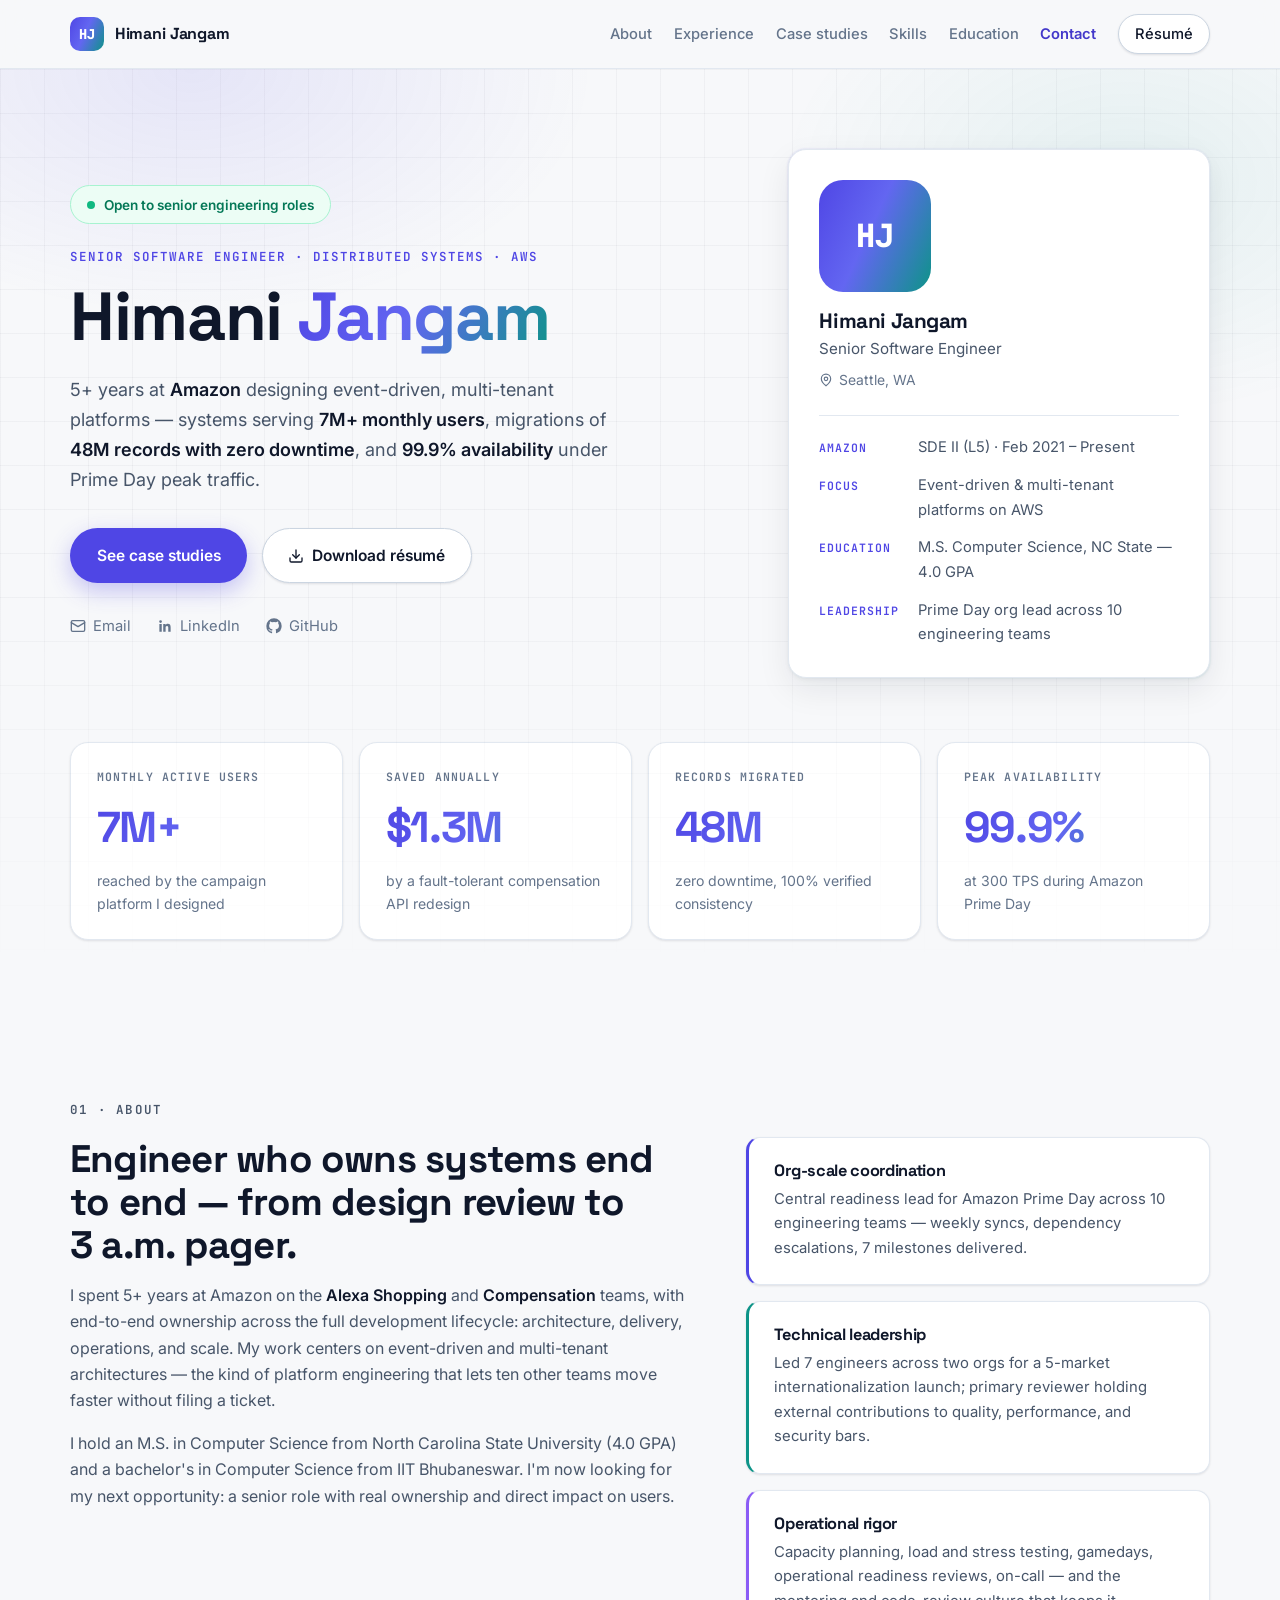
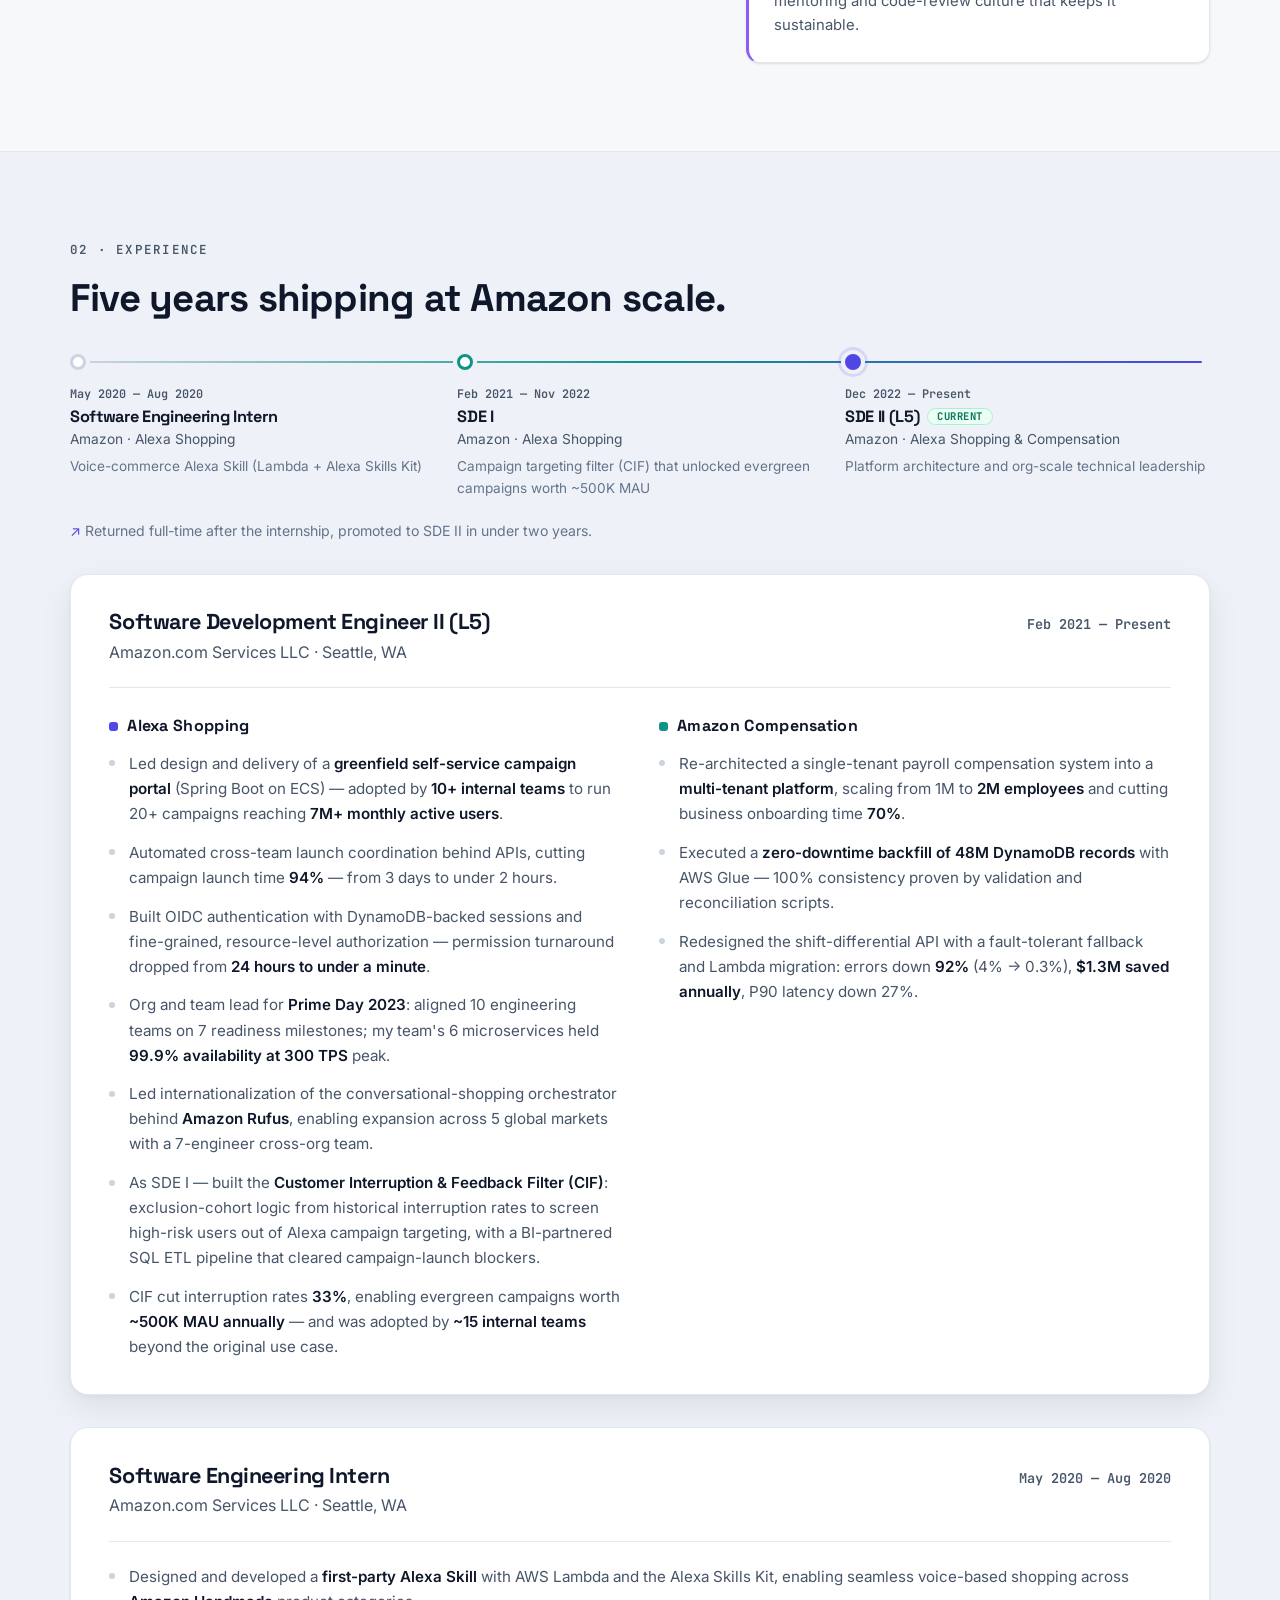
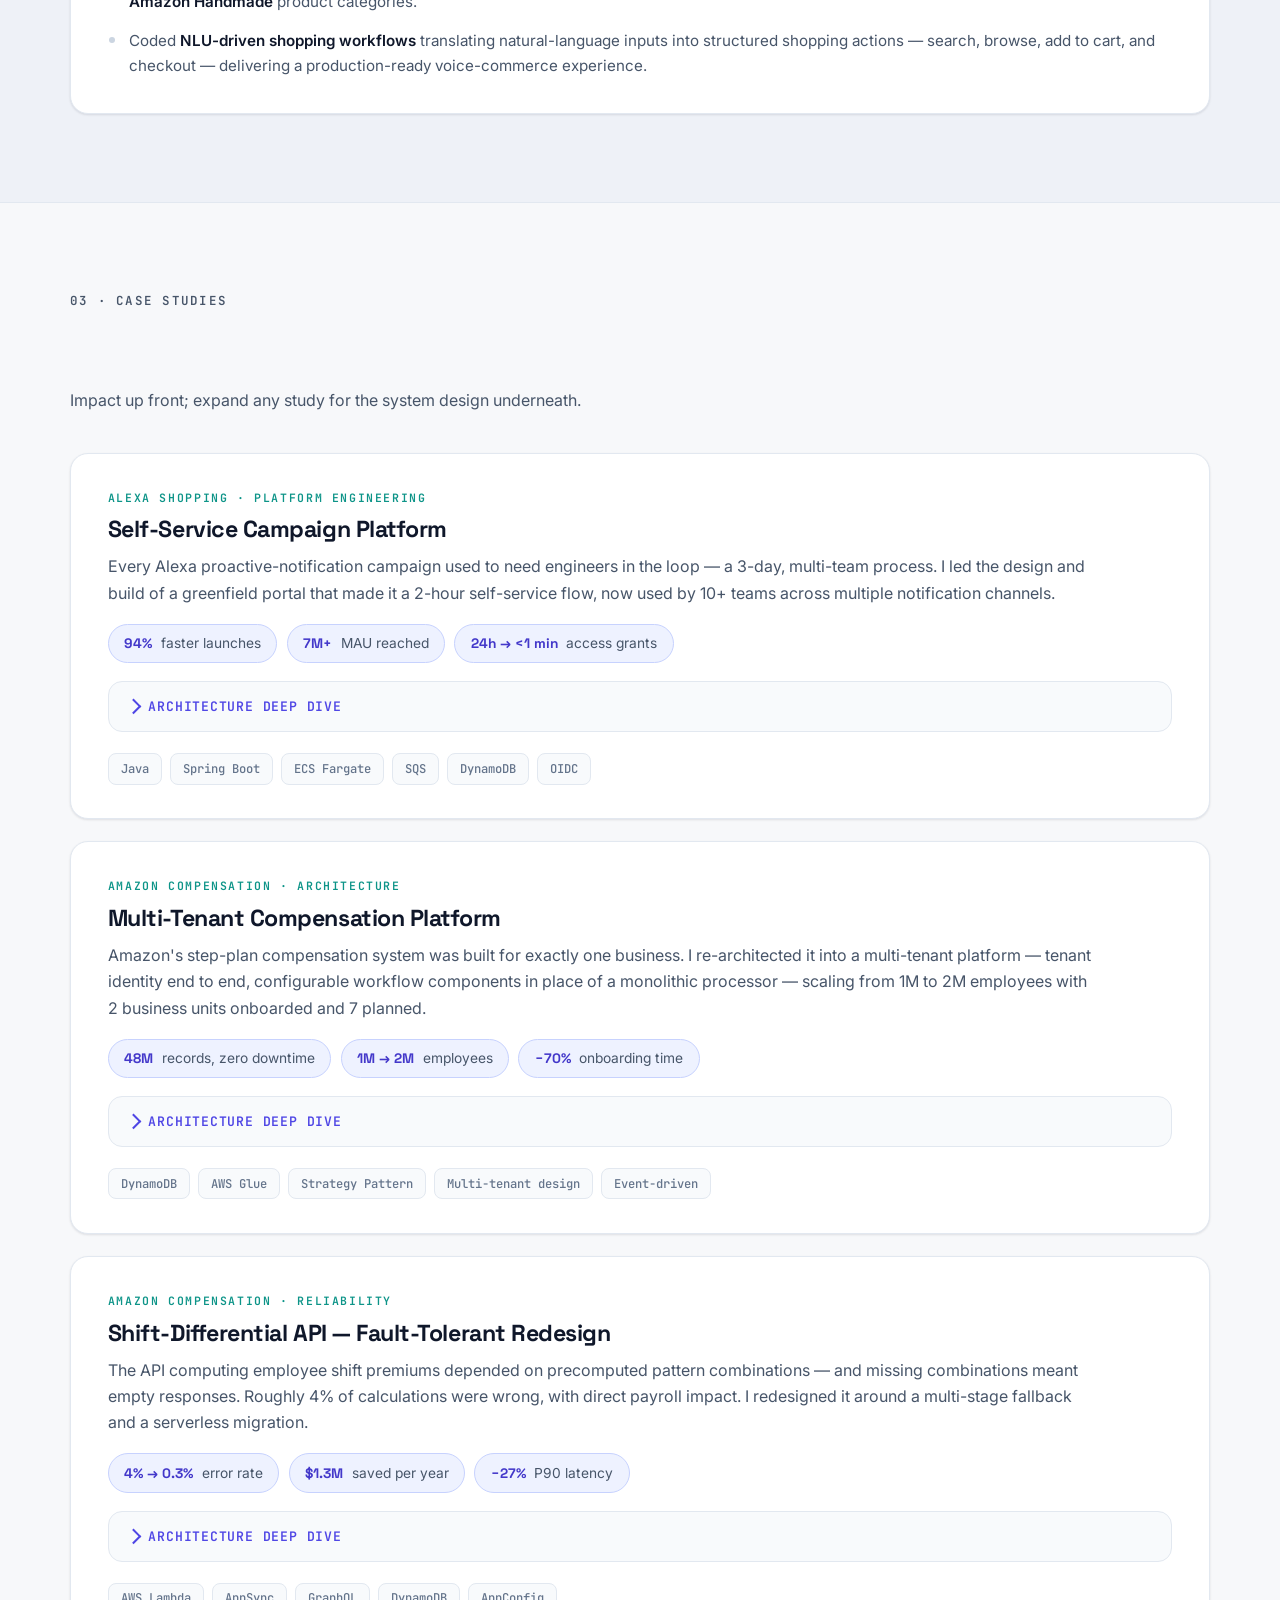
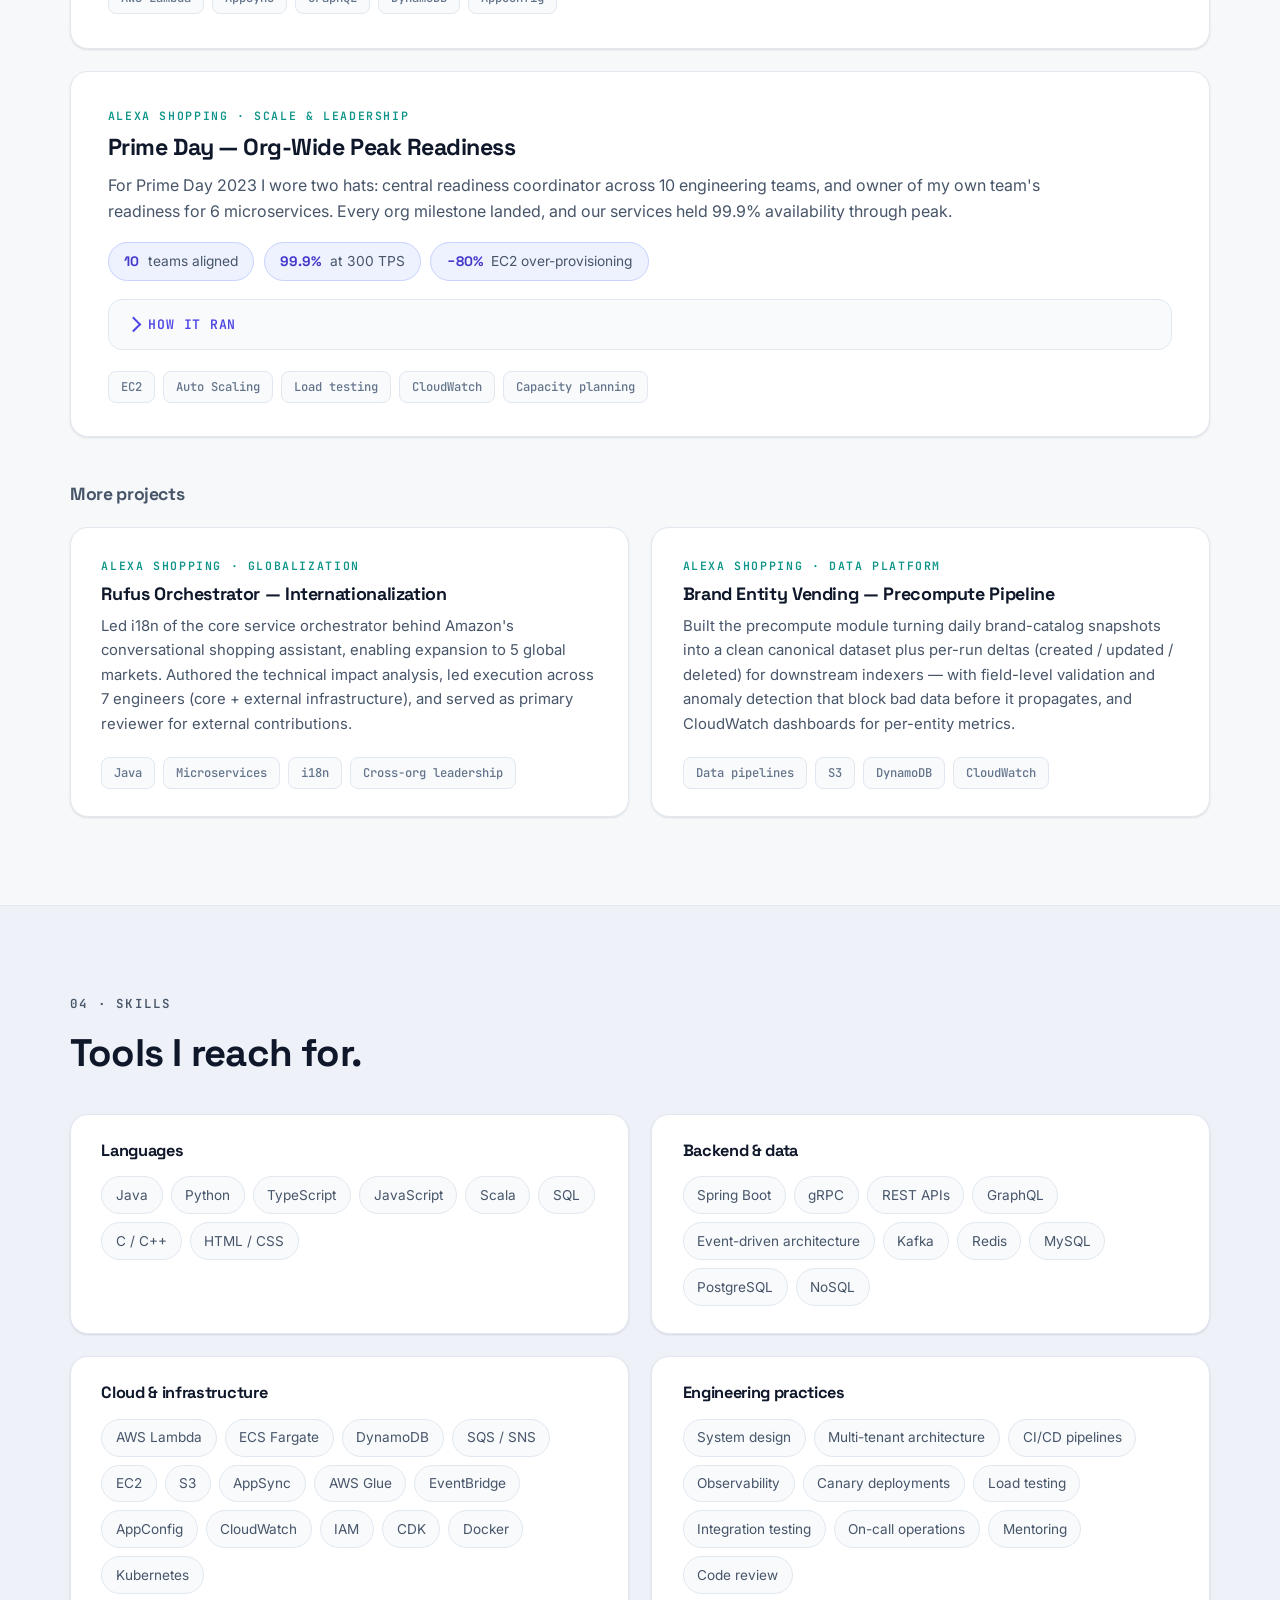
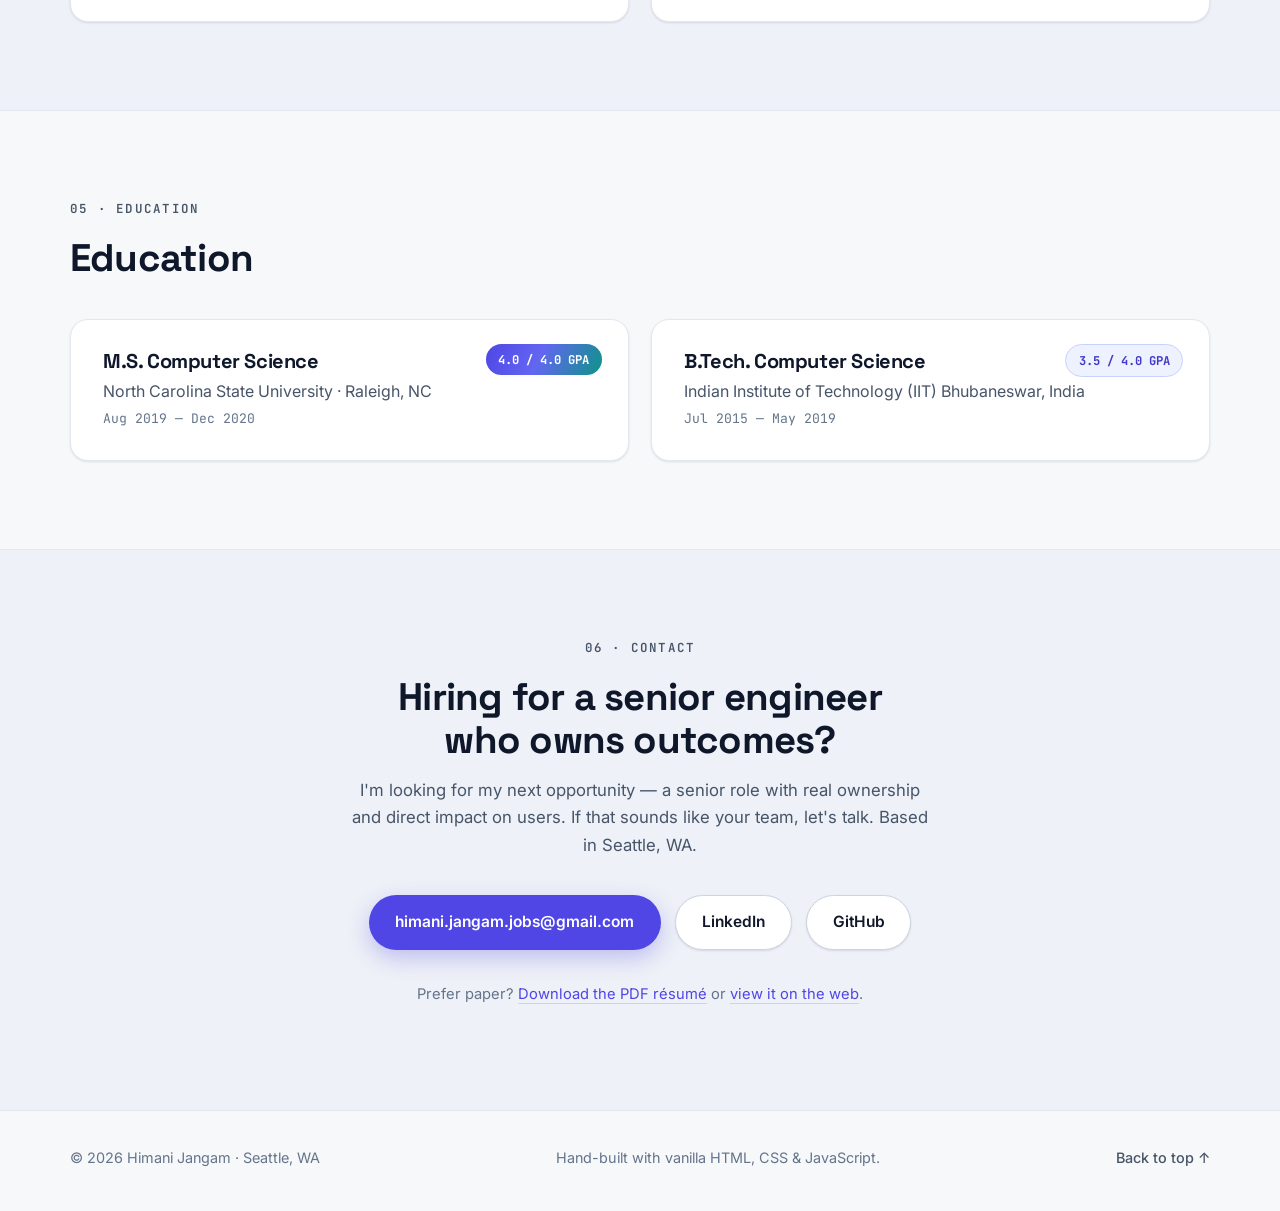
==== commit 4666c699: "Swap in updated resume PDF; sync site and web resume to match - Serve the new Google-Docs-exported r" ====
--- a/index.html
+++ b/index.html
@@ -129,7 +129,7 @@
             </div>
             <div class="hero-card-id">
               <h2>Himani Jangam</h2>
-              <p>Senior Software Development Engineer</p>
+              <p>Senior Software Engineer</p>
               <p class="hero-card-loc">
                 <svg viewBox="0 0 24 24" width="14" height="14" fill="none" stroke="currentColor" stroke-width="2" stroke-linecap="round" stroke-linejoin="round" aria-hidden="true"><path d="M20 10c0 6-8 12-8 12s-8-6-8-12a8 8 0 0 1 16 0z"/><circle cx="12" cy="10" r="3"/></svg>
                 Seattle, WA
@@ -138,7 +138,7 @@
             <ul class="hero-card-facts">
               <li>
                 <span class="fact-key">Amazon</span>
-                <span class="fact-val">Senior SDE (L5) · Feb 2021 – Present</span>
+                <span class="fact-val">SDE II (L5) · Feb 2021 – Present</span>
               </li>
               <li>
                 <span class="fact-key">Focus</span>
@@ -255,7 +255,7 @@
           <article class="xp-card reveal" style="--d: 0.1s">
             <header class="xp-head">
               <div>
-                <h3>Senior Software Development Engineer (L5)</h3>
+                <h3>Software Development Engineer II (L5)</h3>
                 <p class="xp-org">Amazon.com Services LLC · Seattle, WA</p>
               </div>
               <p class="xp-dates">Feb 2021 — Present</p>
@@ -279,7 +279,7 @@
                 <ul>
                   <li>Re-architected a single-tenant payroll compensation system into a <strong>multi-tenant platform</strong>, scaling from 1M to <strong>2M employees</strong> and cutting business onboarding time <strong>70%</strong>.</li>
                   <li>Executed a <strong>zero-downtime backfill of 48M DynamoDB records</strong> with AWS Glue — 100% consistency proven by validation and reconciliation scripts.</li>
-                  <li>Redesigned the shift-differential API with a fault-tolerant fallback and Lambda migration: errors down <strong>92%</strong> (4% → 0.3%), <strong>$1.3M saved annually</strong>, P50 latency down 27%.</li>
+                  <li>Redesigned the shift-differential API with a fault-tolerant fallback and Lambda migration: errors down <strong>92%</strong> (4% → 0.3%), <strong>$1.3M saved annually</strong>, P90 latency down 27%.</li>
                 </ul>
               </div>
             </div>
@@ -375,7 +375,7 @@
               <div class="stat-chips">
                 <span class="stat-chip"><strong>4% → 0.3%</strong> error rate</span>
                 <span class="stat-chip"><strong>$1.3M</strong> saved per year</span>
-                <span class="stat-chip"><strong>−27%</strong> P50 latency</span>
+                <span class="stat-chip"><strong>−27%</strong> P90 latency</span>
               </div>
               <details class="deep-dive">
                 <summary>Architecture deep dive</summary>
